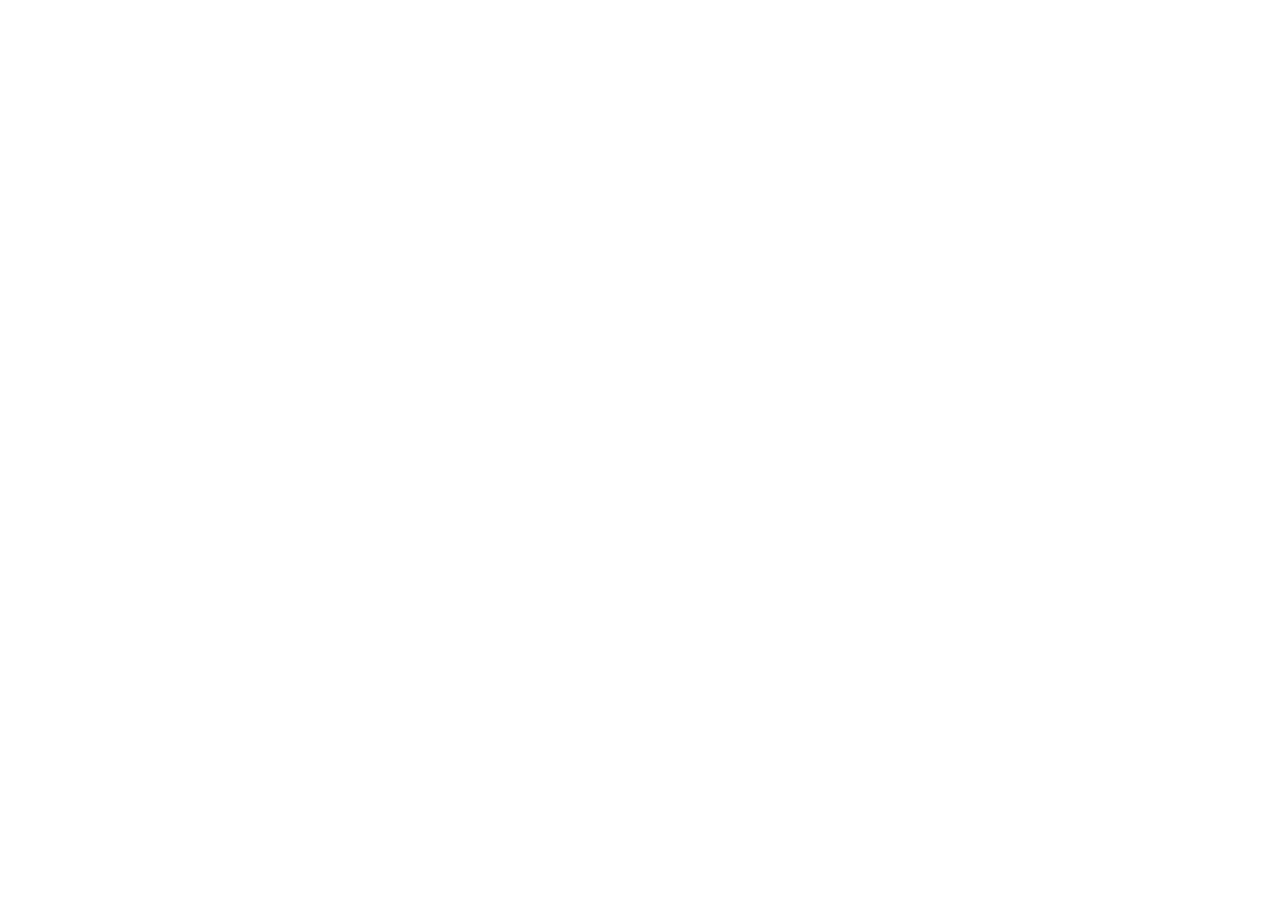
==== index.html @ 911b5d10 "https" ====
<!DOCTYPE html>
<html lang="en">
  <head><script>if(location.protocol==="http:")location.replace("https://"+location.host+location.pathname+location.search+location.hash);</script>
    <meta charset="utf-8" />
    <meta name="viewport" content="width=device-width, initial-scale=1" />
    <title>Ilia Orlov</title>
    <link rel="icon" href="favicon.ico" />
    <link rel="stylesheet" href="css/styles.css?v=1.0.13" />
    <meta
      name="description"
      content="Ilia Orlov — founder of Passquare and CARDPR."
    />
  </head>
  <body>
    <div class="page">
      <header>
        <img class="photo" src="assets/orlov.jpg" alt="Ilia Orlov" width="96" height="96" />
        <div class="intro">
          <h1>Ilia Orlov</h1>
          <p class="lead">Founder of Passquare &amp; CARDPR</p>
          <p class="lead">Business, sport and adventures!</p>
          <ul class="socials">
            <li><a href="https://linkedin.com/in/proorlov" target="_blank" rel="noreferrer">LinkedIn</a></li>
            <li><a href="https://instagram.com/proorlov" target="_blank" rel="noreferrer">Instagram</a></li>
            <li><a href="https://telegram.me/proorlov" target="_blank" rel="noreferrer">Telegram</a></li>
          </ul>
        </div>
        <div class="world" aria-hidden="true">
          <canvas id="world-map"></canvas>
        </div>
      </header>

      <p class="bio">
        Here one arrives, as&nbsp;if by&nbsp;accident, and finds it&nbsp;was nothing of&nbsp;the sort. Self-made, as&nbsp;the saying goes, though one never quite knows whose saying it&nbsp;is: an&nbsp;international entrepreneur who wandered into loyalty, SaaS, and growth-hacking and found, rather curiously, that the whole world of&nbsp;business had been waiting there, quite as&nbsp;if it&nbsp;had been expecting company all&nbsp;along. Investing, building, crossing borders with the sort of&nbsp;ease that looks like luck until one notices it&nbsp;is not, and understanding how international affairs actually work, which is&nbsp;rarer than it&nbsp;ought to&nbsp;be. Open to&nbsp;partnerships, delighted to&nbsp;consult, and always ready for a&nbsp;curious conversation. So do write <em>welcome</em>, and we shall see what&nbsp;follows.
      </p>

      <div class="cal">
        <!-- Cal inline embed code begins -->
        <div id="my-cal-inline-15min"></div>
        <script type="text/javascript">
          (function (C, A, L) { let p = function (a, ar) { a.q.push(ar); }; let d = C.document; C.Cal = C.Cal || function () { let cal = C.Cal; let ar = arguments; if (!cal.loaded) { cal.ns = {}; cal.q = cal.q || []; d.head.appendChild(d.createElement("script")).src = A; cal.loaded = true; } if (ar[0] === L) { const api = function () { p(api, arguments); }; const namespace = ar[1]; api.q = api.q || []; if(typeof namespace === "string"){cal.ns[namespace] = cal.ns[namespace] || api;p(cal.ns[namespace], ar);p(cal, ["initNamespace", namespace]);} else p(cal, ar); return;} p(cal, ar); }; })(window, "https://app.cal.com/embed/embed.js", "init");
          Cal("init", "15min", {origin:"https://app.cal.com"});
          Cal.config = Cal.config || {};
          Cal.config.forwardQueryParams = true;

          Cal.ns["15min"]("inline", {
            elementOrSelector:"#my-cal-inline-15min",
            config: {"layout":"month_view","useSlotsViewOnSmallScreen":"true","theme":"light"},
            calLink: "proorlov/15min",
          });

          Cal.ns["15min"]("ui", {"hideEventTypeDetails":false,"layout":"month_view"});
        </script>
        <!-- Cal inline embed code ends -->
      </div>
    </div>
    <script src="js/world.js?v=1.0.13"></script>
  </body>
</html>
---- css/styles.css ----
:root {
  --bg: #f6f3ee;
  --ink: #171614;
  --muted: #6b675f;
  --line: #e4dfd6;
  --card: #fffdf9;
}

* {
  box-sizing: border-box;
}

html,
body {
  margin: 0;
  min-height: 100%;
}

body {
  background: var(--bg);
  color: var(--ink);
  font-family: ui-sans-serif, system-ui, -apple-system, "Segoe UI", sans-serif;
  line-height: 1.5;
}

.page {
  max-width: 920px;
  margin: 0 auto;
  padding: 48px 20px 80px;
}

header {
  display: grid;
  grid-template-columns: 96px minmax(0, 0.9fr) minmax(220px, 1.2fr);
  gap: 20px 24px;
  align-items: center;
  margin-bottom: 36px;
}

.world {
  min-width: 0;
  height: 168px;
}

.world canvas {
  display: block;
  width: 100%;
  height: 100%;
  cursor: crosshair;
}

.photo {
  width: 96px;
  height: 96px;
  border-radius: 50%;
  object-fit: cover;
  border: 1px solid var(--line);
}

h1 {
  margin: 0;
  font-size: clamp(32px, 5vw, 48px);
  font-weight: 560;
  letter-spacing: -0.04em;
}

.lead {
  margin: 8px 0 0;
  max-width: 42ch;
  color: var(--muted);
  font-size: 17px;
}

.socials {
  display: flex;
  flex-wrap: wrap;
  gap: 8px 16px;
  margin: 14px 0 0;
  padding: 0;
  list-style: none;
}

.socials a {
  color: var(--ink);
  text-decoration: none;
  font-size: 15px;
  border-bottom: 1px solid var(--line);
  padding-bottom: 1px;
}

.socials a:hover {
  border-bottom-color: var(--ink);
}

.bio {
  margin: 0 0 36px;
  color: var(--muted);
  font-family: "Iowan Old Style", "Palatino Linotype", Palatino, Charter, Georgia, serif;
  font-size: 15px;
  font-weight: 400;
  line-height: 1.7;
  letter-spacing: 0.01em;
  font-kerning: normal;
  font-variant-ligatures: common-ligatures;
  font-feature-settings: "kern" 1, "liga" 1, "onum" 1;
  hanging-punctuation: first last;
  text-wrap: pretty;
}

.bio em {
  font-style: italic;
}

.cal {
  width: 100%;
  height: 580px;
  overflow: hidden;
  background: var(--card);
  border: 1px solid var(--line);
  border-radius: 16px;
}

#my-cal-inline-15min {
  width: 100%;
  height: 100%;
  overflow: auto;
}

@media (max-width: 820px) {
  header {
    grid-template-columns: 1fr;
    justify-items: center;
    text-align: center;
  }

  .intro {
    width: 100%;
  }

  .lead {
    margin-left: auto;
    margin-right: auto;
  }

  .socials {
    justify-content: center;
  }

  .world {
    grid-column: 1 / -1;
    width: 100%;
    height: 150px;
  }

  .bio {
    margin-left: auto;
    margin-right: auto;
    text-align: left;
  }
}

@media (max-width: 560px) {
  .page {
    padding: 32px 16px 64px;
  }
}
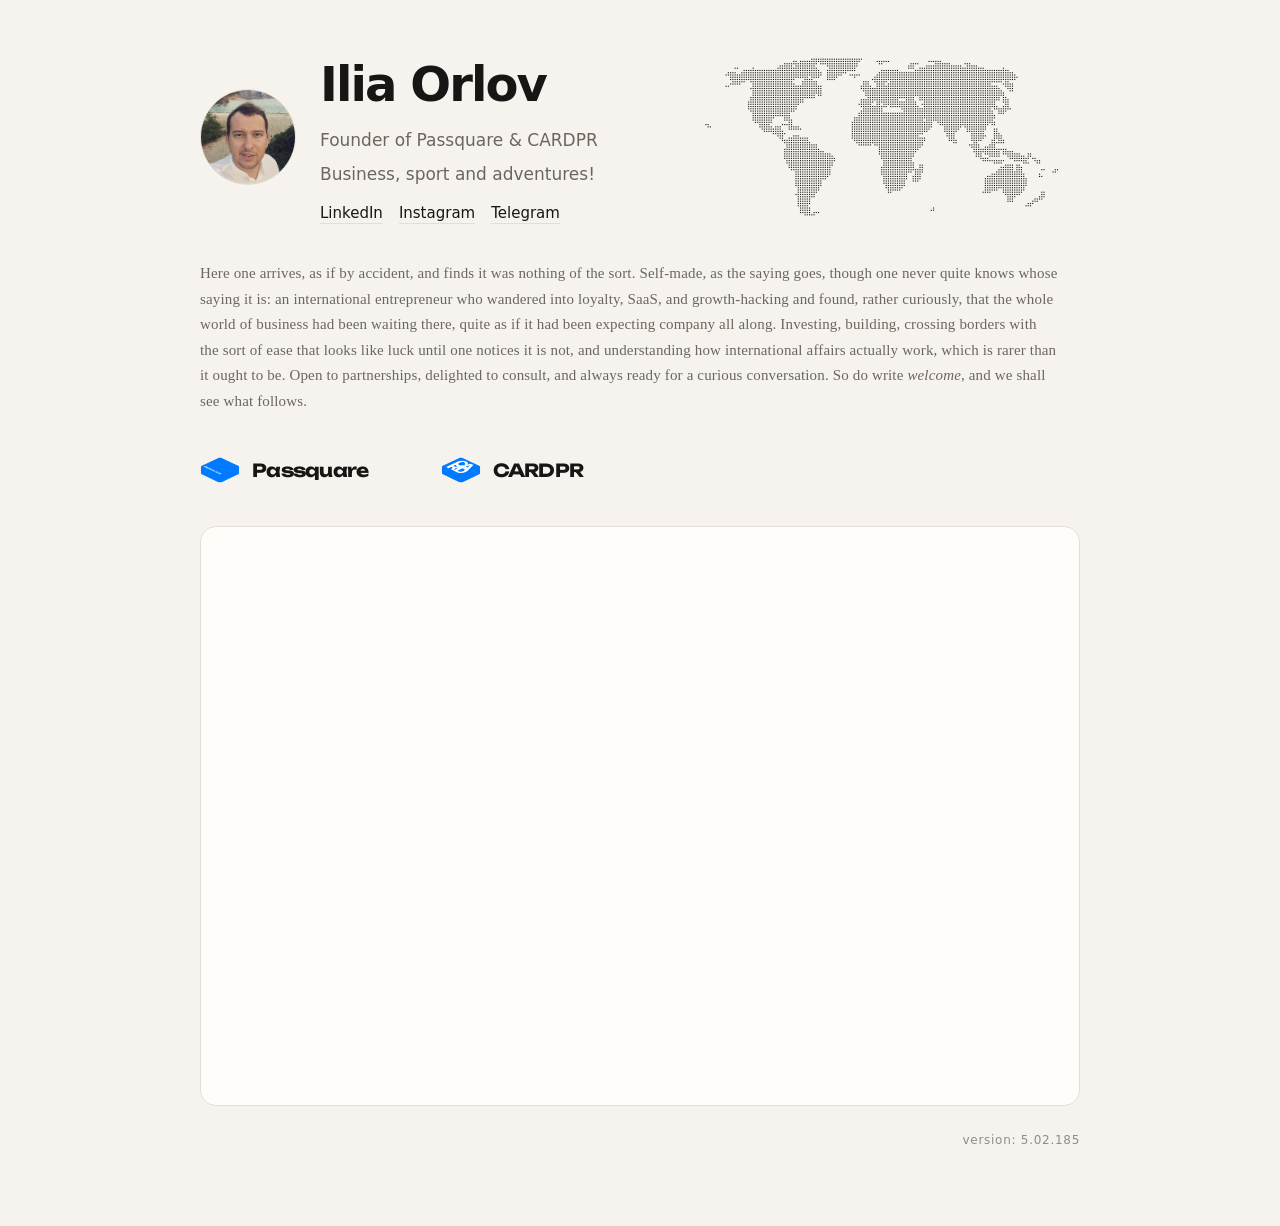
==== commit 2b6c382f: "Logos" ====
--- a/index.html
+++ b/index.html
@@ -1,11 +1,17 @@
 <!DOCTYPE html>
 <html lang="en">
-  <head><script>if(location.protocol==="http:")location.replace("https://"+location.host+location.pathname+location.search+location.hash);</script>
+  <head><script>if(location.protocol==="http:"&&/(^|\.)proorlov\.com$/i.test(location.hostname))location.replace("https://"+location.host+location.pathname+location.search+location.hash);</script>
     <meta charset="utf-8" />
     <meta name="viewport" content="width=device-width, initial-scale=1" />
     <title>Ilia Orlov</title>
     <link rel="icon" href="favicon.ico" />
-    <link rel="stylesheet" href="css/styles.css?v=1.0.13" />
+    <link rel="preconnect" href="https://fonts.googleapis.com" />
+    <link rel="preconnect" href="https://fonts.gstatic.com" crossorigin />
+    <link
+      rel="stylesheet"
+      href="https://fonts.googleapis.com/css2?family=Unbounded:wght@700&display=swap"
+    />
+    <link rel="stylesheet" href="css/styles.css?v=1.0.22" />
     <meta
       name="description"
       content="Ilia Orlov — founder of Passquare and CARDPR."
@@ -34,6 +40,17 @@
         Here one arrives, as&nbsp;if by&nbsp;accident, and finds it&nbsp;was nothing of&nbsp;the sort. Self-made, as&nbsp;the saying goes, though one never quite knows whose saying it&nbsp;is: an&nbsp;international entrepreneur who wandered into loyalty, SaaS, and growth-hacking and found, rather curiously, that the whole world of&nbsp;business had been waiting there, quite as&nbsp;if it&nbsp;had been expecting company all&nbsp;along. Investing, building, crossing borders with the sort of&nbsp;ease that looks like luck until one notices it&nbsp;is not, and understanding how international affairs actually work, which is&nbsp;rarer than it&nbsp;ought to&nbsp;be. Open to&nbsp;partnerships, delighted to&nbsp;consult, and always ready for a&nbsp;curious conversation. So do write <em>welcome</em>, and we shall see what&nbsp;follows.
       </p>
 
+      <div class="logos" aria-label="Projects">
+        <a class="logo" href="https://passquare.com" target="_blank" rel="noopener noreferrer">
+          <img src="assets/passquare.svg" alt="" width="40" height="40" />
+          Passquare
+        </a>
+        <a class="logo" href="https://cardpr.com" target="_blank" rel="noopener noreferrer">
+          <img src="assets/cardpr.svg" alt="" width="40" height="40" />
+          CARDPR
+        </a>
+      </div>
+
       <div class="cal">
         <!-- Cal inline embed code begins -->
         <div id="my-cal-inline-15min"></div>
@@ -53,7 +70,9 @@
         </script>
         <!-- Cal inline embed code ends -->
       </div>
+      <p class="site-version">version: 5.02.185</p>
     </div>
-    <script src="js/world.js?v=1.0.13"></script>
+    <script src="js/world.js?v=1.0.15"></script>
+    <script src="js/logo-press.js?v=1.0.21"></script>
   </body>
 </html>
--- a/css/styles.css
+++ b/css/styles.css
@@ -111,6 +111,103 @@
   font-style: italic;
 }
 
+.logos {
+  display: flex;
+  flex-wrap: wrap;
+  align-items: center;
+  gap: 16px 72px;
+  margin: 0 0 36px;
+}
+
+.logo {
+  display: inline-flex;
+  align-items: center;
+  gap: 12px;
+  color: var(--ink);
+  font-family: "Unbounded", "Arial Black", Impact, sans-serif;
+  font-size: 18px;
+  font-weight: 700;
+  letter-spacing: -0.04em;
+  text-decoration: none;
+  cursor: pointer;
+}
+
+.logo img,
+.logo-mark {
+  display: block;
+  width: 40px;
+  height: 40px;
+  flex-shrink: 0;
+}
+
+.logo-mark {
+  position: relative;
+}
+
+.logo-mark__layer {
+  position: absolute;
+  inset: 0;
+  display: block;
+  width: 100%;
+  height: 100%;
+  overflow: visible;
+}
+
+.logo-mark__layer--top {
+  transform: translateY(0);
+  transition: transform 0.1s ease-out;
+}
+
+.logo-mark__stem {
+  transform-box: fill-box;
+  transform-origin: 50% 100%;
+  transform: scaleY(1);
+  transition: transform 0.1s ease-out;
+}
+
+.logo:hover .logo-mark__layer--top,
+.logo:hover .logo-mark__stem,
+.logo:focus-visible .logo-mark__layer--top,
+.logo:focus-visible .logo-mark__stem,
+.logo:active .logo-mark__layer--top,
+.logo:active .logo-mark__stem {
+  transition-duration: 0.08s;
+}
+
+.logo:hover .logo-mark__layer--top,
+.logo:focus-visible .logo-mark__layer--top {
+  transform: translateY(10%);
+}
+
+.logo:hover .logo-mark__stem,
+.logo:focus-visible .logo-mark__stem {
+  transform: scaleY(0.4);
+}
+
+.logo:active .logo-mark__layer--top {
+  transform: translateY(16%);
+}
+
+.logo:active .logo-mark__stem {
+  transform: scaleY(0.22);
+}
+
+@media (prefers-reduced-motion: reduce) {
+  .logo-mark__layer--top,
+  .logo-mark__stem {
+    transition: none;
+  }
+
+  .logo:hover .logo-mark__layer--top,
+  .logo:hover .logo-mark__stem,
+  .logo:focus-visible .logo-mark__layer--top,
+  .logo:focus-visible .logo-mark__stem,
+  .logo:active .logo-mark__layer--top,
+  .logo:active .logo-mark__stem {
+    transform: none;
+  }
+}
+
 .cal {
   width: 100%;
   height: 580px;
@@ -120,6 +217,17 @@
   border-radius: 16px;
 }
 
+.site-version {
+  margin: 28px 0 0;
+  color: var(--muted);
+  font-size: 12px;
+  line-height: 1;
+  letter-spacing: 0.06em;
+  opacity: 0.72;
+  text-align: right;
+  font-variant-numeric: tabular-nums;
+}
+
 #my-cal-inline-15min {
   width: 100%;
   height: 100%;
@@ -157,10 +265,18 @@
     margin-right: auto;
     text-align: left;
   }
+
+  .logos {
+    justify-content: center;
+  }
 }
 
 @media (max-width: 560px) {
   .page {
     padding: 32px 16px 64px;
   }
-}
+
+  .logos {
+    justify-content: center;
+  }
+}
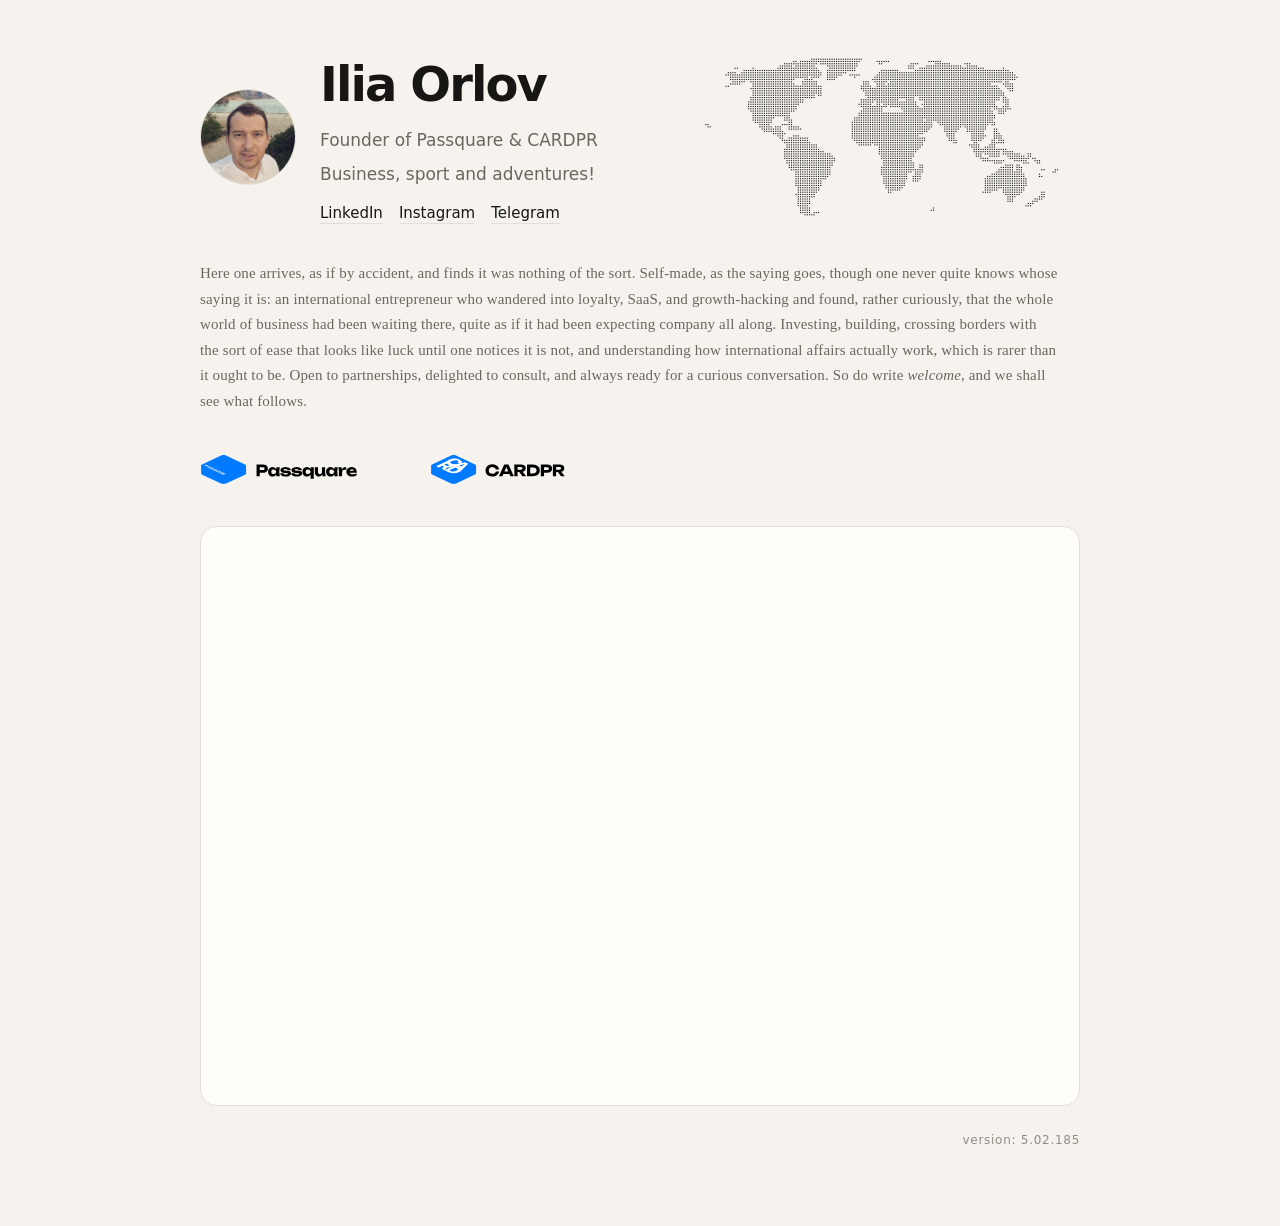
==== commit a5c95278: "Logo fix" ====
--- a/index.html
+++ b/index.html
@@ -11,7 +11,7 @@
       rel="stylesheet"
       href="https://fonts.googleapis.com/css2?family=Unbounded:wght@700&display=swap"
     />
-    <link rel="stylesheet" href="css/styles.css?v=1.0.22" />
+    <link rel="stylesheet" href="css/styles.css?v=1.0.23" />
     <meta
       name="description"
       content="Ilia Orlov — founder of Passquare and CARDPR."
@@ -73,6 +73,6 @@
       <p class="site-version">version: 5.02.185</p>
     </div>
     <script src="js/world.js?v=1.0.15"></script>
-    <script src="js/logo-press.js?v=1.0.21"></script>
+    <script src="js/logo-press.js?v=1.0.22"></script>
   </body>
 </html>
--- a/css/styles.css
+++ b/css/styles.css
@@ -122,26 +122,25 @@
 .logo {
   display: inline-flex;
   align-items: center;
-  gap: 12px;
-  color: var(--ink);
-  font-family: "Unbounded", "Arial Black", Impact, sans-serif;
-  font-size: 18px;
-  font-weight: 700;
-  letter-spacing: -0.04em;
+  gap: 0.15em;
+  height: 40px;
+  overflow: visible;
+  color: var(--ink);
   text-decoration: none;
-  cursor: pointer;
-}
-
-.logo img,
-.logo-mark {
-  display: block;
-  width: 40px;
-  height: 40px;
-  flex-shrink: 0;
+}
+
+.logo:hover {
+  color: var(--ink);
 }
 
 .logo-mark {
   position: relative;
+  display: block;
+  flex-shrink: 0;
+  height: 118%;
+  width: auto;
+  aspect-ratio: 1 / 1;
+  overflow: visible;
 }
 
 .logo-mark__layer {
@@ -153,43 +152,55 @@
   overflow: visible;
 }
 
+.logo-wordmark {
+  flex: 0 0 auto;
+  height: 72%;
+  width: auto;
+  overflow: visible;
+}
+
+.logo--cardpr .logo-wordmark {
+  aspect-ratio: 803 / 257;
+}
+
+.logo--passquare .logo-wordmark {
+  aspect-ratio: 965 / 257;
+}
+
+.logo-mark__layer--top,
+.logo-mark__stem {
+  transition: transform 0.1s ease-out;
+}
+
 .logo-mark__layer--top {
   transform: translateY(0);
-  transition: transform 0.1s ease-out;
 }
 
 .logo-mark__stem {
   transform-box: fill-box;
   transform-origin: 50% 100%;
   transform: scaleY(1);
-  transition: transform 0.1s ease-out;
 }
 
 .logo:hover .logo-mark__layer--top,
 .logo:hover .logo-mark__stem,
 .logo:focus-visible .logo-mark__layer--top,
 .logo:focus-visible .logo-mark__stem,
-.logo:active .logo-mark__layer--top,
-.logo:active .logo-mark__stem {
+a:hover .logo-mark__layer--top,
+a:hover .logo-mark__stem {
   transition-duration: 0.08s;
 }
 
 .logo:hover .logo-mark__layer--top,
-.logo:focus-visible .logo-mark__layer--top {
+.logo:focus-visible .logo-mark__layer--top,
+a:hover .logo-mark__layer--top {
   transform: translateY(10%);
 }
 
 .logo:hover .logo-mark__stem,
-.logo:focus-visible .logo-mark__stem {
+.logo:focus-visible .logo-mark__stem,
+a:hover .logo-mark__stem {
   transform: scaleY(0.4);
-}
-
-.logo:active .logo-mark__layer--top {
-  transform: translateY(16%);
-}
-
-.logo:active .logo-mark__stem {
-  transform: scaleY(0.22);
 }
 
 @media (prefers-reduced-motion: reduce) {
@@ -202,11 +213,12 @@
   .logo:hover .logo-mark__stem,
   .logo:focus-visible .logo-mark__layer--top,
   .logo:focus-visible .logo-mark__stem,
-  .logo:active .logo-mark__layer--top,
-  .logo:active .logo-mark__stem {
+  a:hover .logo-mark__layer--top,
+  a:hover .logo-mark__stem {
     transform: none;
   }
 }
+
 
 .cal {
   width: 100%;
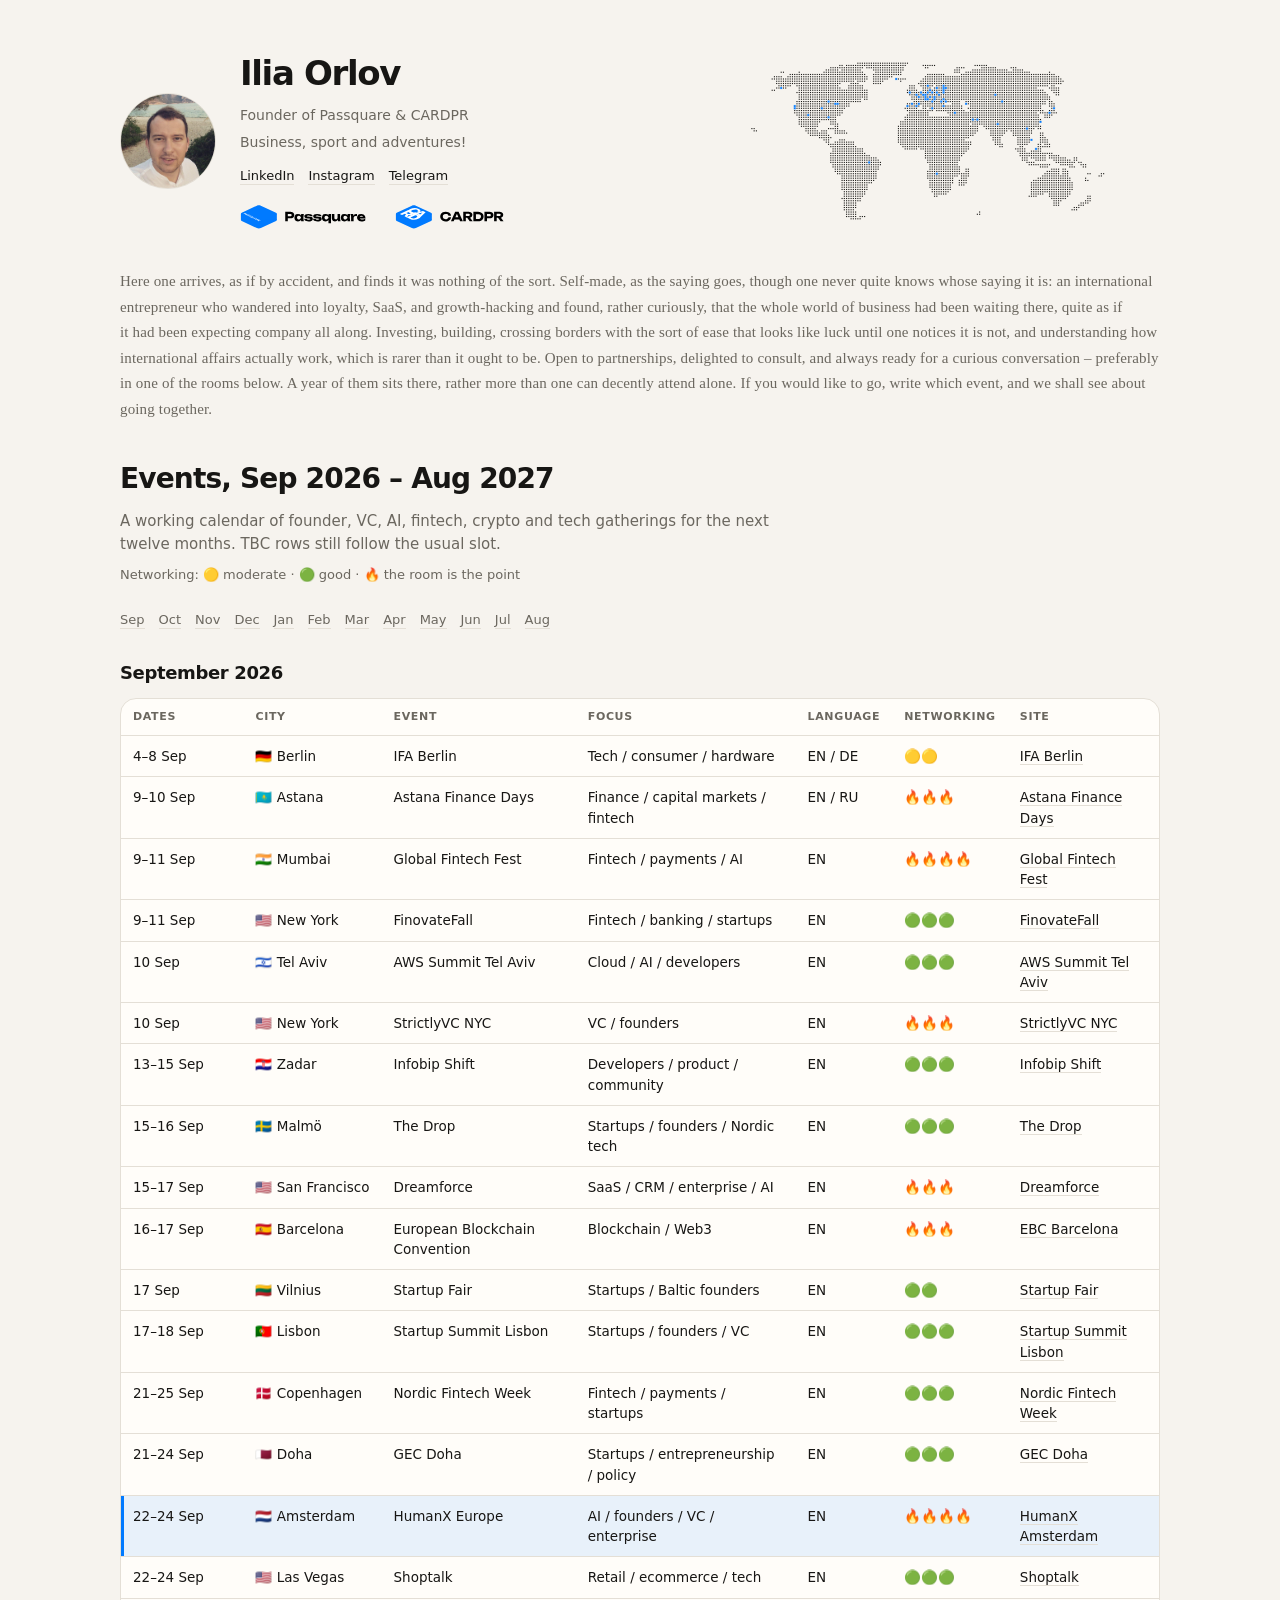
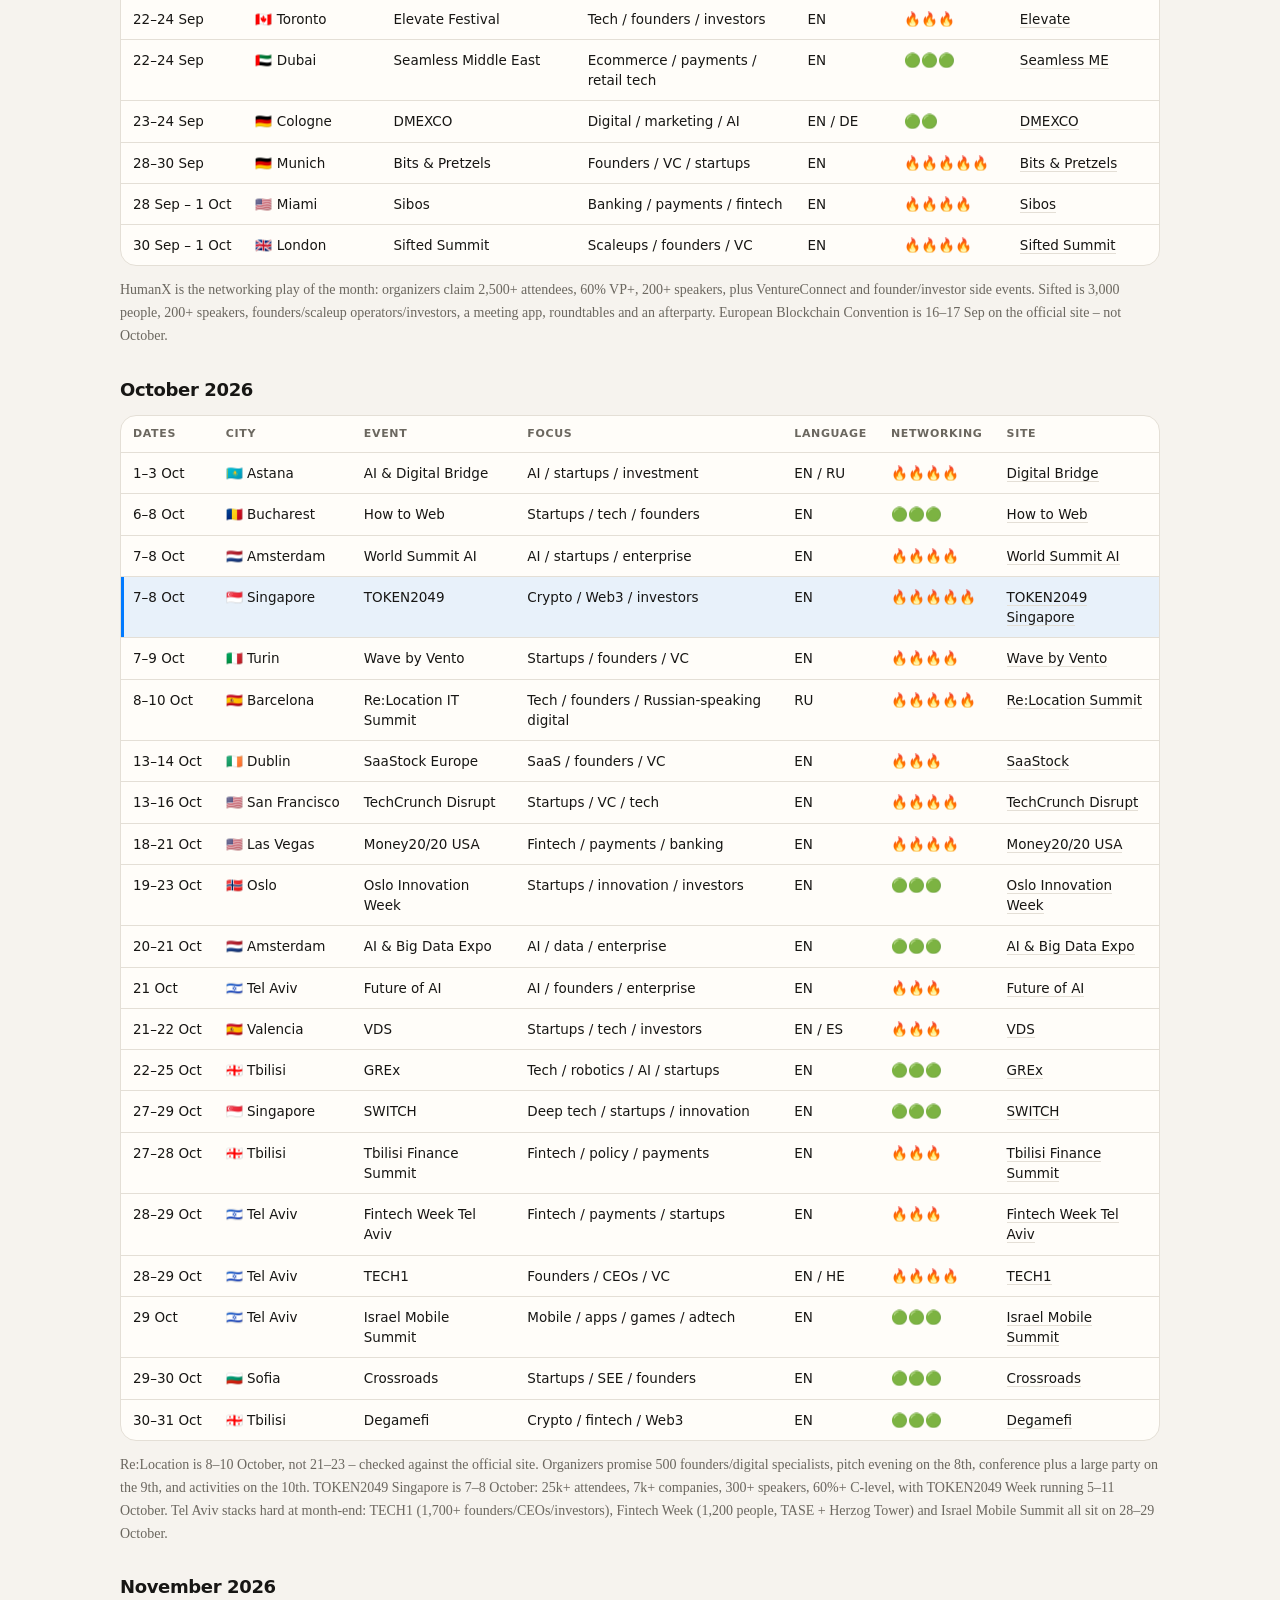
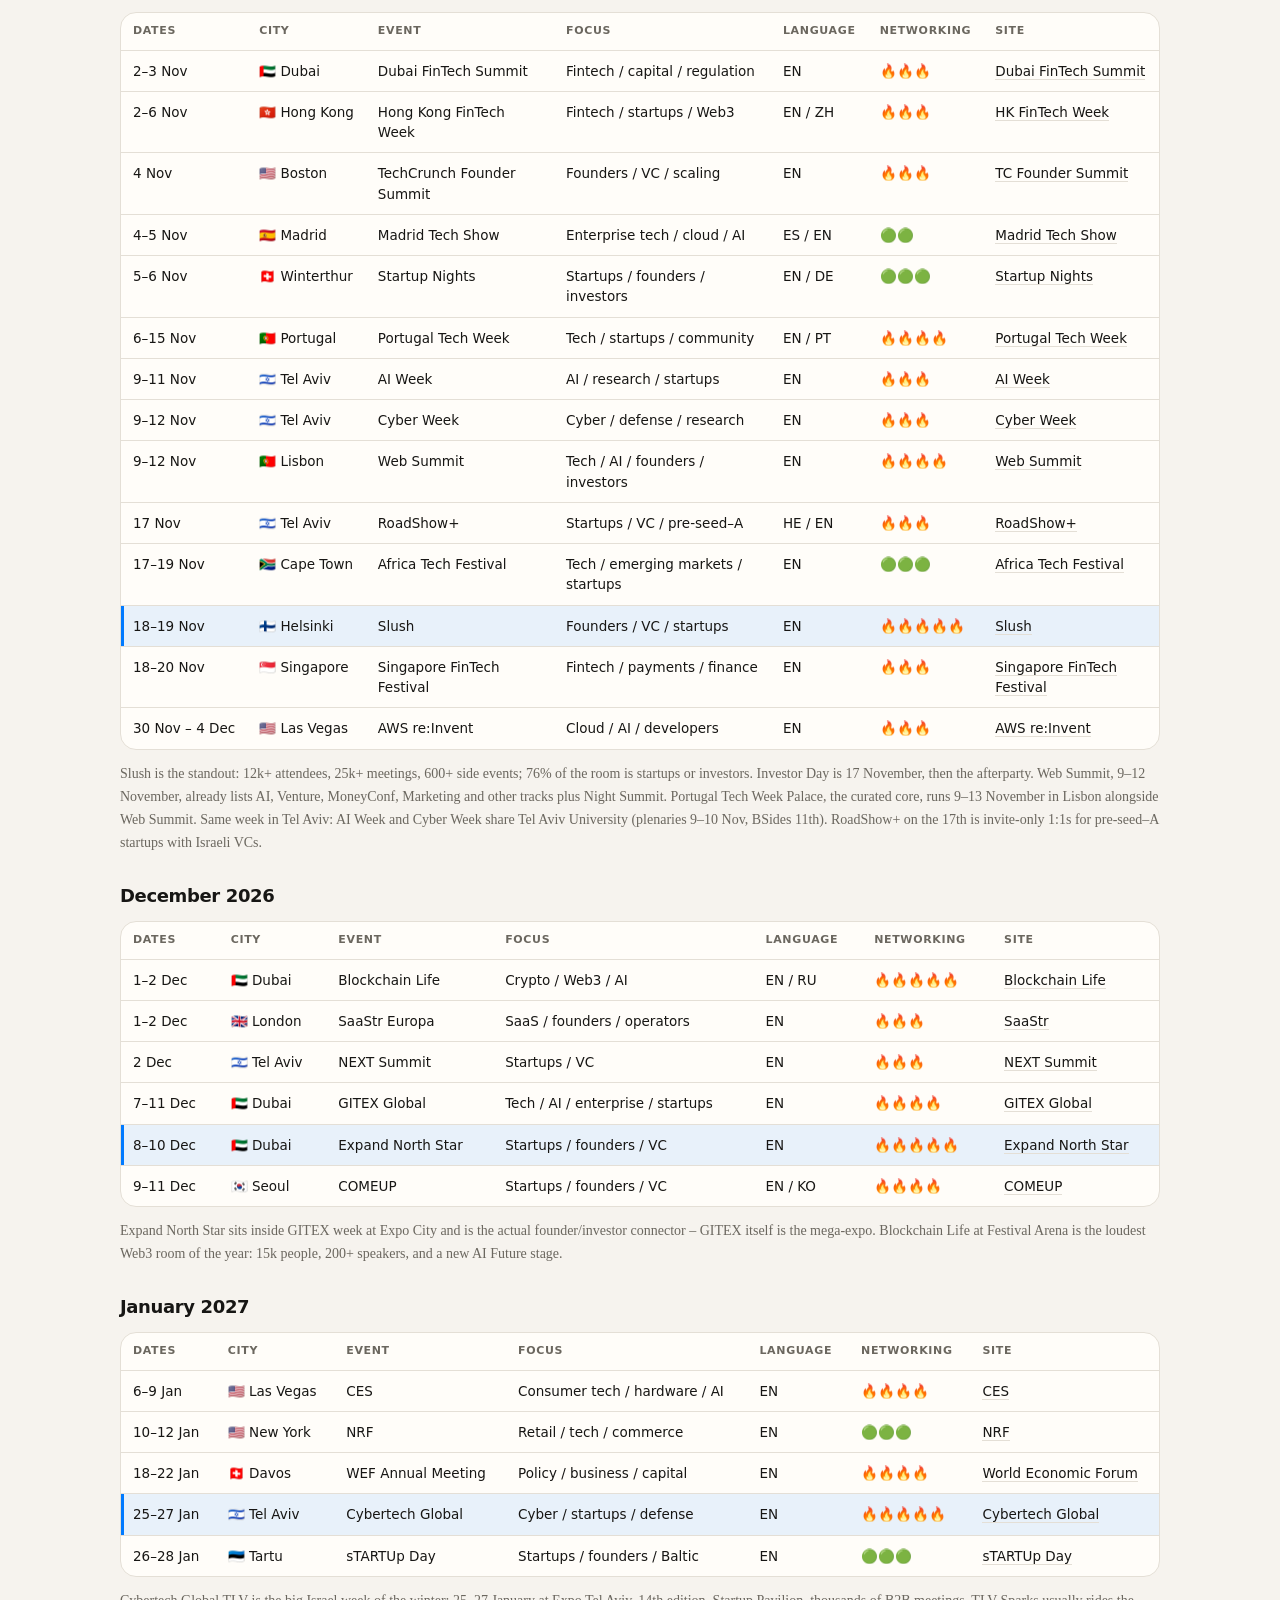
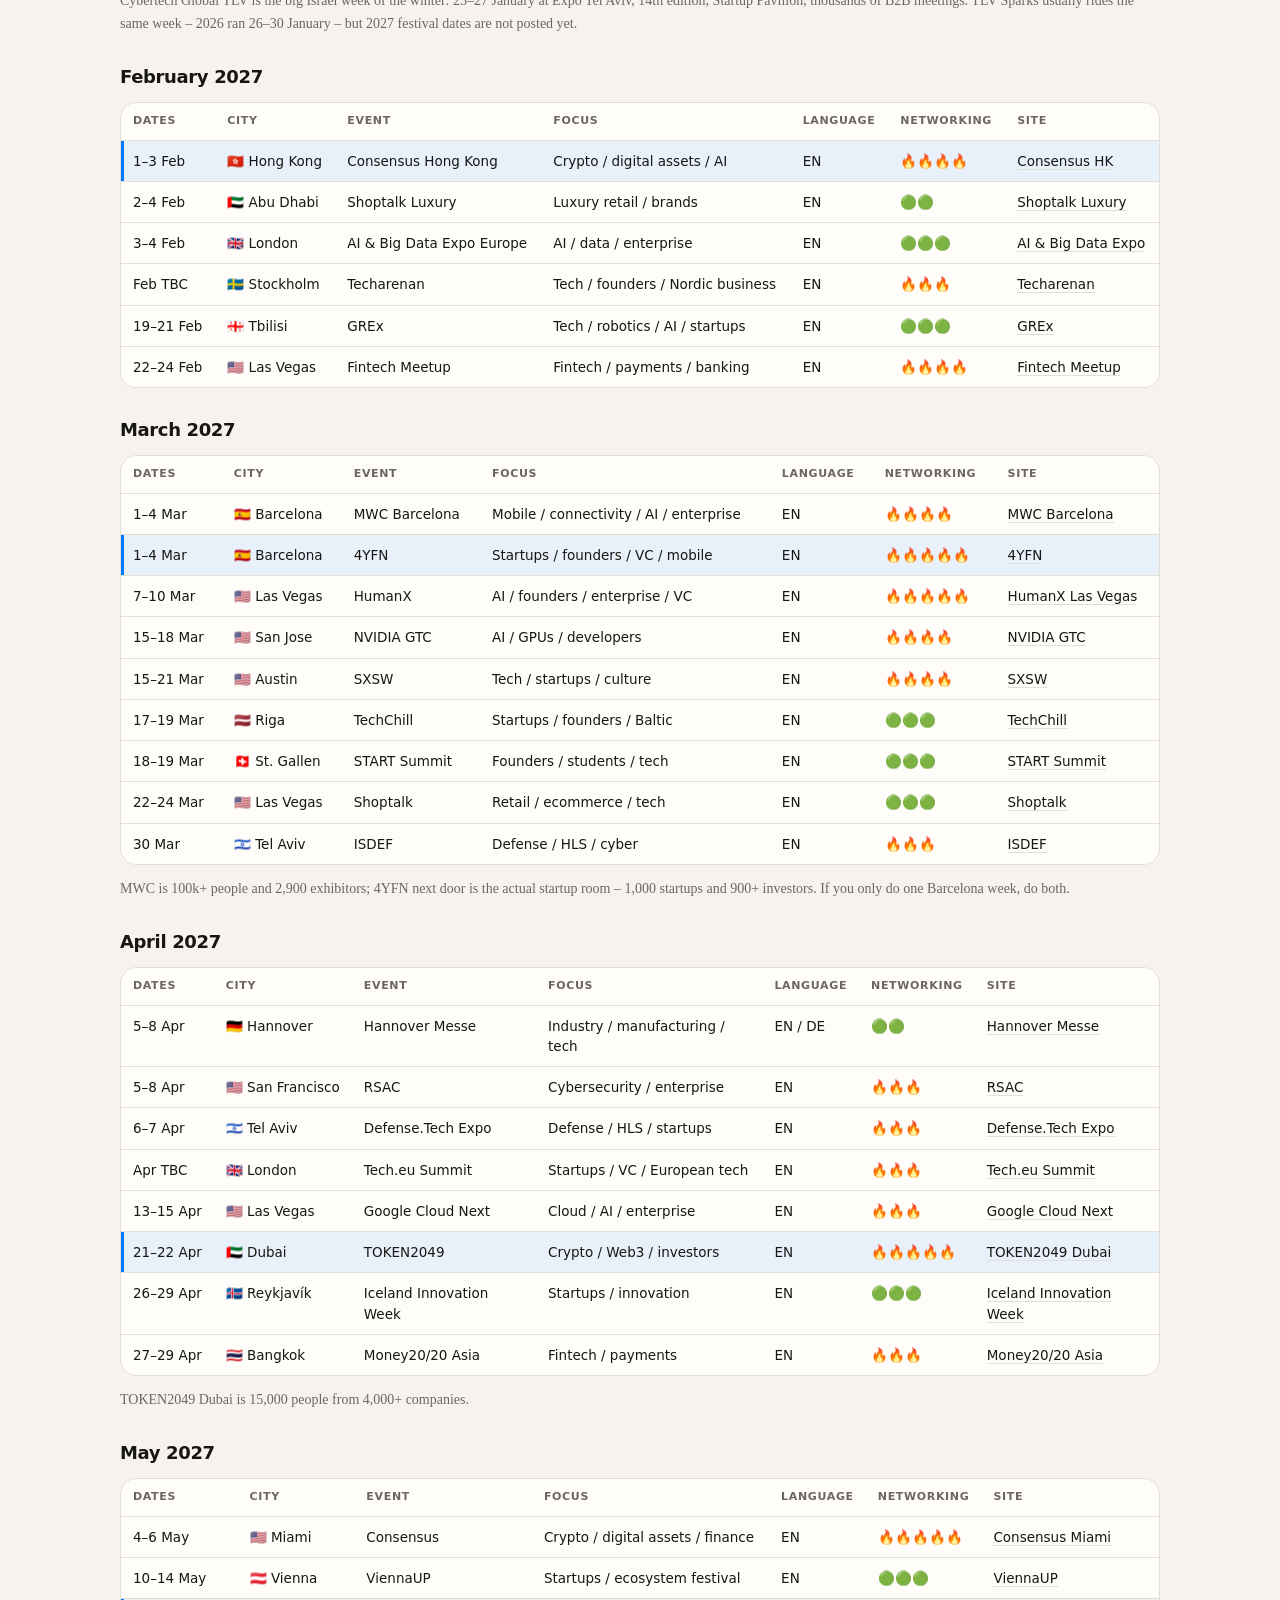
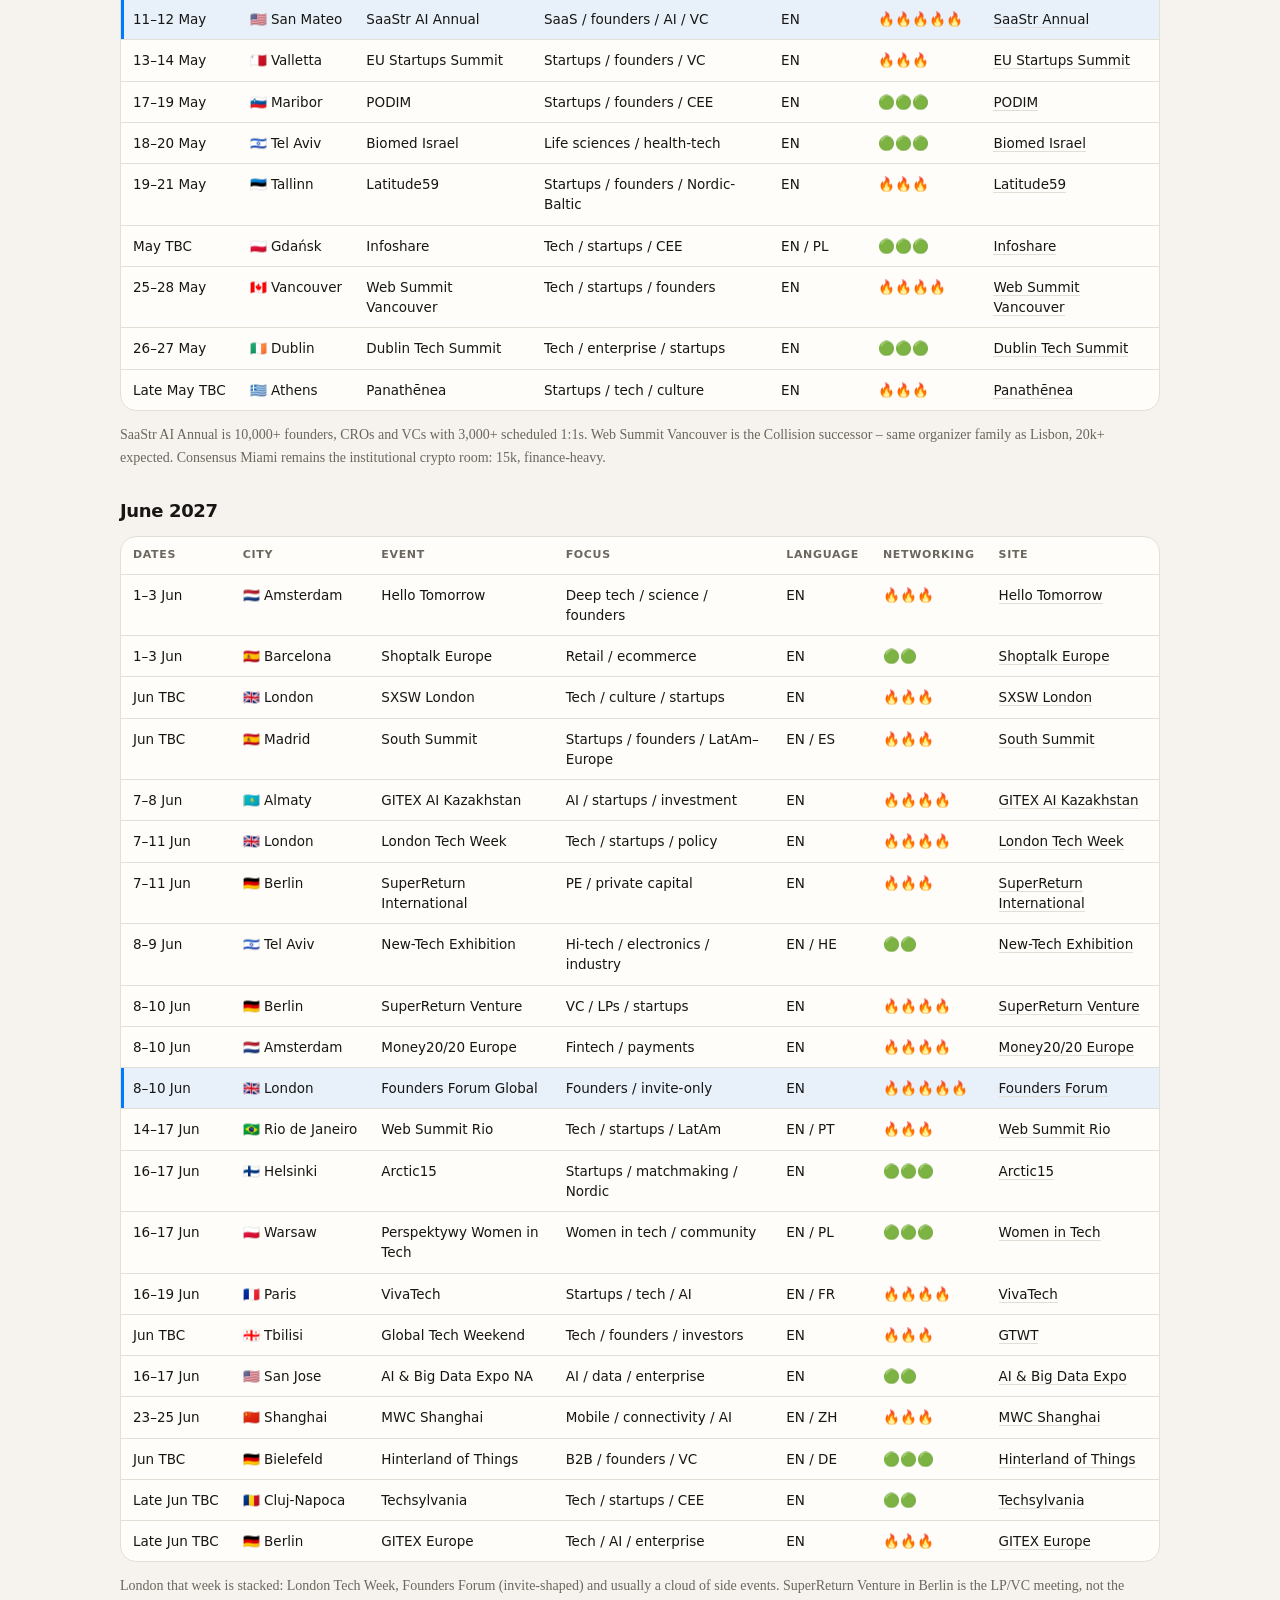
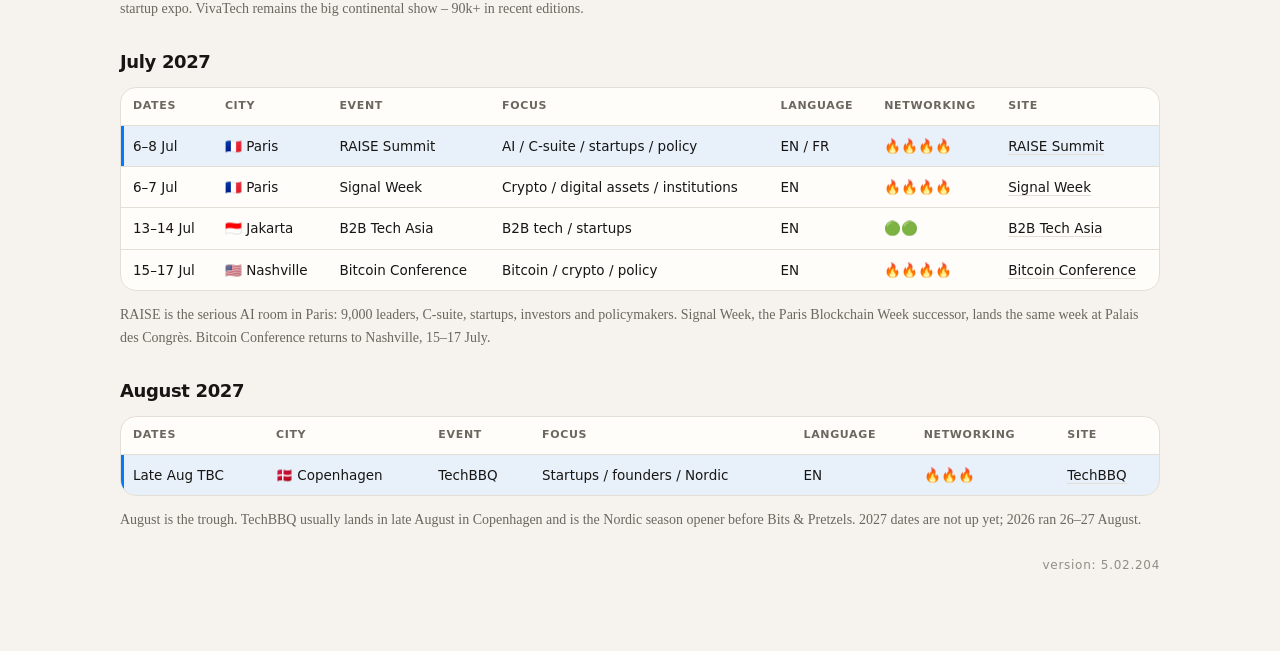
==== commit b8e82423: "Events 2026-2027" ====
--- a/index.html
+++ b/index.html
@@ -11,10 +11,10 @@
       rel="stylesheet"
       href="https://fonts.googleapis.com/css2?family=Unbounded:wght@700&display=swap"
     />
-    <link rel="stylesheet" href="css/styles.css?v=1.0.23" />
+    <link rel="stylesheet" href="css/styles.css?v=1.0.32" />
     <meta
       name="description"
-      content="Ilia Orlov — founder of Passquare and CARDPR."
+      content="Ilia Orlov – founder of Passquare and CARDPR."
     />
   </head>
   <body>
@@ -30,6 +30,16 @@
             <li><a href="https://instagram.com/proorlov" target="_blank" rel="noreferrer">Instagram</a></li>
             <li><a href="https://telegram.me/proorlov" target="_blank" rel="noreferrer">Telegram</a></li>
           </ul>
+          <div class="logos" aria-label="Projects">
+            <a class="logo" href="https://passquare.com" target="_blank" rel="noopener noreferrer">
+              <img src="assets/passquare.svg" alt="" width="40" height="40" />
+              Passquare
+            </a>
+            <a class="logo" href="https://cardpr.com" target="_blank" rel="noopener noreferrer">
+              <img src="assets/cardpr.svg" alt="" width="40" height="40" />
+              CARDPR
+            </a>
+          </div>
         </div>
         <div class="world" aria-hidden="true">
           <canvas id="world-map"></canvas>
@@ -37,42 +47,1472 @@
       </header>
 
       <p class="bio">
-        Here one arrives, as&nbsp;if by&nbsp;accident, and finds it&nbsp;was nothing of&nbsp;the sort. Self-made, as&nbsp;the saying goes, though one never quite knows whose saying it&nbsp;is: an&nbsp;international entrepreneur who wandered into loyalty, SaaS, and growth-hacking and found, rather curiously, that the whole world of&nbsp;business had been waiting there, quite as&nbsp;if it&nbsp;had been expecting company all&nbsp;along. Investing, building, crossing borders with the sort of&nbsp;ease that looks like luck until one notices it&nbsp;is not, and understanding how international affairs actually work, which is&nbsp;rarer than it&nbsp;ought to&nbsp;be. Open to&nbsp;partnerships, delighted to&nbsp;consult, and always ready for a&nbsp;curious conversation. So do write <em>welcome</em>, and we shall see what&nbsp;follows.
+        Here one arrives, as&nbsp;if by&nbsp;accident, and finds it&nbsp;was nothing of&nbsp;the sort. Self-made, as&nbsp;the saying goes, though one never quite knows whose saying it&nbsp;is: an&nbsp;international entrepreneur who wandered into loyalty, SaaS, and growth-hacking and found, rather curiously, that the whole world of&nbsp;business had been waiting there, quite as&nbsp;if it&nbsp;had been expecting company all&nbsp;along. Investing, building, crossing borders with the sort of&nbsp;ease that looks like luck until one notices it&nbsp;is not, and understanding how international affairs actually work, which is&nbsp;rarer than it&nbsp;ought to&nbsp;be. Open to&nbsp;partnerships, delighted to&nbsp;consult, and always ready for a&nbsp;curious conversation&nbsp;– preferably in&nbsp;one of&nbsp;the rooms below. A&nbsp;year of&nbsp;them sits there, rather more than one can decently attend alone. If you would like to&nbsp;go, write which event, and we shall see about going together.
       </p>
 
-      <div class="logos" aria-label="Projects">
-        <a class="logo" href="https://passquare.com" target="_blank" rel="noopener noreferrer">
-          <img src="assets/passquare.svg" alt="" width="40" height="40" />
-          Passquare
-        </a>
-        <a class="logo" href="https://cardpr.com" target="_blank" rel="noopener noreferrer">
-          <img src="assets/cardpr.svg" alt="" width="40" height="40" />
-          CARDPR
-        </a>
-      </div>
+      <section class="events">
+        <div class="events-head">
+          <h2>Events, Sep 2026 – Aug 2027</h2>
+          <p class="events-lead">
+            A working calendar of founder, VC, AI, fintech, crypto and tech gatherings for the next twelve months. TBC rows still follow the usual slot.
+          </p>
+          <p class="events-legend">Networking: 🟡 moderate · 🟢 good · 🔥 the room is the point</p>
+        </div>
+        <ul class="events-nav">
+          <li><a href="#sep-2026">Sep</a></li>
+          <li><a href="#oct-2026">Oct</a></li>
+          <li><a href="#nov-2026">Nov</a></li>
+          <li><a href="#dec-2026">Dec</a></li>
+          <li><a href="#jan-2027">Jan</a></li>
+          <li><a href="#feb-2027">Feb</a></li>
+          <li><a href="#mar-2027">Mar</a></li>
+          <li><a href="#apr-2027">Apr</a></li>
+          <li><a href="#may-2027">May</a></li>
+          <li><a href="#jun-2027">Jun</a></li>
+          <li><a href="#jul-2027">Jul</a></li>
+          <li><a href="#aug-2027">Aug</a></li>
+        </ul>
 
-      <div class="cal">
-        <!-- Cal inline embed code begins -->
-        <div id="my-cal-inline-15min"></div>
-        <script type="text/javascript">
-          (function (C, A, L) { let p = function (a, ar) { a.q.push(ar); }; let d = C.document; C.Cal = C.Cal || function () { let cal = C.Cal; let ar = arguments; if (!cal.loaded) { cal.ns = {}; cal.q = cal.q || []; d.head.appendChild(d.createElement("script")).src = A; cal.loaded = true; } if (ar[0] === L) { const api = function () { p(api, arguments); }; const namespace = ar[1]; api.q = api.q || []; if(typeof namespace === "string"){cal.ns[namespace] = cal.ns[namespace] || api;p(cal.ns[namespace], ar);p(cal, ["initNamespace", namespace]);} else p(cal, ar); return;} p(cal, ar); }; })(window, "https://app.cal.com/embed/embed.js", "init");
-          Cal("init", "15min", {origin:"https://app.cal.com"});
-          Cal.config = Cal.config || {};
-          Cal.config.forwardQueryParams = true;
+        <section class="events-month" id="sep-2026">
+          <h3>September 2026</h3>
+          <div class="events-table-wrap">
+            <table class="events-table">
+              <thead>
+                <tr>
+                  <th>Dates</th>
+                  <th>City</th>
+                  <th>Event</th>
+                  <th>Focus</th>
+                  <th>Language</th>
+                  <th>Networking</th>
+                  <th>Site</th>
+                </tr>
+              </thead>
+              <tbody>
+                <tr>
+                  <td>4–8 Sep</td>
+                  <td>🇩🇪 Berlin</td>
+                  <td>IFA Berlin</td>
+                  <td>Tech / consumer / hardware</td>
+                  <td>EN / DE</td>
+                  <td>🟡🟡</td>
+                  <td><a href="https://www.ifa-berlin.com/" target="_blank" rel="noopener noreferrer">IFA Berlin</a></td>
+                </tr>
+                <tr>
+                  <td>9–10 Sep</td>
+                  <td>🇰🇿 Astana</td>
+                  <td>Astana Finance Days</td>
+                  <td>Finance / capital markets / fintech</td>
+                  <td>EN / RU</td>
+                  <td>🔥🔥🔥</td>
+                  <td><a href="https://astanafindays.org/" target="_blank" rel="noopener noreferrer">Astana Finance Days</a></td>
+                </tr>
+                <tr>
+                  <td>9–11 Sep</td>
+                  <td>🇮🇳 Mumbai</td>
+                  <td>Global Fintech Fest</td>
+                  <td>Fintech / payments / AI</td>
+                  <td>EN</td>
+                  <td>🔥🔥🔥🔥</td>
+                  <td><a href="https://www.globalfintechfest.com/" target="_blank" rel="noopener noreferrer">Global Fintech Fest</a></td>
+                </tr>
+                <tr>
+                  <td>9–11 Sep</td>
+                  <td>🇺🇸 New York</td>
+                  <td>FinovateFall</td>
+                  <td>Fintech / banking / startups</td>
+                  <td>EN</td>
+                  <td>🟢🟢🟢</td>
+                  <td><a href="https://informaconnect.com/finovatefall/" target="_blank" rel="noopener noreferrer">FinovateFall</a></td>
+                </tr>
+                <tr>
+                  <td>10 Sep</td>
+                  <td>🇮🇱 Tel Aviv</td>
+                  <td>AWS Summit Tel Aviv</td>
+                  <td>Cloud / AI / developers</td>
+                  <td>EN</td>
+                  <td>🟢🟢🟢</td>
+                  <td><a href="https://aws.amazon.com/events/summits/tel-aviv/" target="_blank" rel="noopener noreferrer">AWS Summit Tel Aviv</a></td>
+                </tr>
+                <tr>
+                  <td>10 Sep</td>
+                  <td>🇺🇸 New York</td>
+                  <td>StrictlyVC NYC</td>
+                  <td>VC / founders</td>
+                  <td>EN</td>
+                  <td>🔥🔥🔥</td>
+                  <td><a href="https://techcrunch.com/events/strictlyvc-nyc-2026/" target="_blank" rel="noopener noreferrer">StrictlyVC NYC</a></td>
+                </tr>
+                <tr>
+                  <td>13–15 Sep</td>
+                  <td>🇭🇷 Zadar</td>
+                  <td>Infobip Shift</td>
+                  <td>Developers / product / community</td>
+                  <td>EN</td>
+                  <td>🟢🟢🟢</td>
+                  <td><a href="https://shift.infobip.com/" target="_blank" rel="noopener noreferrer">Infobip Shift</a></td>
+                </tr>
+                <tr>
+                  <td>15–16 Sep</td>
+                  <td>🇸🇪 Malmö</td>
+                  <td>The Drop</td>
+                  <td>Startups / founders / Nordic tech</td>
+                  <td>EN</td>
+                  <td>🟢🟢🟢</td>
+                  <td><a href="https://thedropconf.com/" target="_blank" rel="noopener noreferrer">The Drop</a></td>
+                </tr>
+                <tr>
+                  <td>15–17 Sep</td>
+                  <td>🇺🇸 San Francisco</td>
+                  <td>Dreamforce</td>
+                  <td>SaaS / CRM / enterprise / AI</td>
+                  <td>EN</td>
+                  <td>🔥🔥🔥</td>
+                  <td><a href="https://www.salesforce.com/dreamforce/" target="_blank" rel="noopener noreferrer">Dreamforce</a></td>
+                </tr>
+                <tr>
+                  <td>16–17 Sep</td>
+                  <td>🇪🇸 Barcelona</td>
+                  <td>European Blockchain Convention</td>
+                  <td>Blockchain / Web3</td>
+                  <td>EN</td>
+                  <td>🔥🔥🔥</td>
+                  <td><a href="https://eblockchainconvention.com/" target="_blank" rel="noopener noreferrer">EBC Barcelona</a></td>
+                </tr>
+                <tr>
+                  <td>17 Sep</td>
+                  <td>🇱🇹 Vilnius</td>
+                  <td>Startup Fair</td>
+                  <td>Startups / Baltic founders</td>
+                  <td>EN</td>
+                  <td>🟢🟢</td>
+                  <td><a href="https://www.startupfair.lt/" target="_blank" rel="noopener noreferrer">Startup Fair</a></td>
+                </tr>
+                <tr>
+                  <td>17–18 Sep</td>
+                  <td>🇵🇹 Lisbon</td>
+                  <td>Startup Summit Lisbon</td>
+                  <td>Startups / founders / VC</td>
+                  <td>EN</td>
+                  <td>🟢🟢🟢</td>
+                  <td><a href="https://startupsummit.io/startup-conference-lisbon-2026" target="_blank" rel="noopener noreferrer">Startup Summit Lisbon</a></td>
+                </tr>
+                <tr>
+                  <td>21–25 Sep</td>
+                  <td>🇩🇰 Copenhagen</td>
+                  <td>Nordic Fintech Week</td>
+                  <td>Fintech / payments / startups</td>
+                  <td>EN</td>
+                  <td>🟢🟢🟢</td>
+                  <td><a href="https://www.nordicfintechweek.com/" target="_blank" rel="noopener noreferrer">Nordic Fintech Week</a></td>
+                </tr>
+                <tr>
+                  <td>21–24 Sep</td>
+                  <td>🇶🇦 Doha</td>
+                  <td>GEC Doha</td>
+                  <td>Startups / entrepreneurship / policy</td>
+                  <td>EN</td>
+                  <td>🟢🟢🟢</td>
+                  <td><a href="https://www.genglobal.org/gec" target="_blank" rel="noopener noreferrer">GEC Doha</a></td>
+                </tr>
+                <tr class="event-main">
+                  <td>22–24 Sep</td>
+                  <td>🇳🇱 Amsterdam</td>
+                  <td>HumanX Europe</td>
+                  <td>AI / founders / VC / enterprise</td>
+                  <td>EN</td>
+                  <td>🔥🔥🔥🔥</td>
+                  <td><a href="https://www.humanx.co/europe/" target="_blank" rel="noopener noreferrer">HumanX Amsterdam</a></td>
+                </tr>
+                <tr>
+                  <td>22–24 Sep</td>
+                  <td>🇺🇸 Las Vegas</td>
+                  <td>Shoptalk</td>
+                  <td>Retail / ecommerce / tech</td>
+                  <td>EN</td>
+                  <td>🟢🟢🟢</td>
+                  <td><a href="https://shoptalk.com/" target="_blank" rel="noopener noreferrer">Shoptalk</a></td>
+                </tr>
+                <tr>
+                  <td>22–24 Sep</td>
+                  <td>🇨🇦 Toronto</td>
+                  <td>Elevate Festival</td>
+                  <td>Tech / founders / investors</td>
+                  <td>EN</td>
+                  <td>🔥🔥🔥</td>
+                  <td><a href="https://elevatefestival.ca/" target="_blank" rel="noopener noreferrer">Elevate</a></td>
+                </tr>
+                <tr>
+                  <td>22–24 Sep</td>
+                  <td>🇦🇪 Dubai</td>
+                  <td>Seamless Middle East</td>
+                  <td>Ecommerce / payments / retail tech</td>
+                  <td>EN</td>
+                  <td>🟢🟢🟢</td>
+                  <td><a href="https://www.terrapinn.com/exhibition/seamless-middle-east/index.stm" target="_blank" rel="noopener noreferrer">Seamless ME</a></td>
+                </tr>
+                <tr>
+                  <td>23–24 Sep</td>
+                  <td>🇩🇪 Cologne</td>
+                  <td>DMEXCO</td>
+                  <td>Digital / marketing / AI</td>
+                  <td>EN / DE</td>
+                  <td>🟢🟢</td>
+                  <td><a href="https://www.dmexco.com/" target="_blank" rel="noopener noreferrer">DMEXCO</a></td>
+                </tr>
+                <tr>
+                  <td>28–30 Sep</td>
+                  <td>🇩🇪 Munich</td>
+                  <td>Bits &amp; Pretzels</td>
+                  <td>Founders / VC / startups</td>
+                  <td>EN</td>
+                  <td>🔥🔥🔥🔥🔥</td>
+                  <td><a href="https://www.bitsandpretzels.com/" target="_blank" rel="noopener noreferrer">Bits &amp; Pretzels</a></td>
+                </tr>
+                <tr>
+                  <td>28 Sep – 1 Oct</td>
+                  <td>🇺🇸 Miami</td>
+                  <td>Sibos</td>
+                  <td>Banking / payments / fintech</td>
+                  <td>EN</td>
+                  <td>🔥🔥🔥🔥</td>
+                  <td><a href="https://www.sibos.com/" target="_blank" rel="noopener noreferrer">Sibos</a></td>
+                </tr>
+                <tr>
+                  <td>30 Sep – 1 Oct</td>
+                  <td>🇬🇧 London</td>
+                  <td>Sifted Summit</td>
+                  <td>Scaleups / founders / VC</td>
+                  <td>EN</td>
+                  <td>🔥🔥🔥🔥</td>
+                  <td><a href="https://www.summit.sifted.eu/" target="_blank" rel="noopener noreferrer">Sifted Summit</a></td>
+                </tr>
+              </tbody>
+            </table>
+          </div>
+          <p class="events-note">
+            HumanX is the networking play of the month: organizers claim 2,500+ attendees, 60% VP+, 200+ speakers, plus VentureConnect and founder/investor side events. Sifted is 3,000 people, 200+ speakers, founders/scaleup operators/investors, a meeting app, roundtables and an afterparty. European Blockchain Convention is 16–17 Sep on the official site – not October.
+          </p>
+        </section>
 
-          Cal.ns["15min"]("inline", {
-            elementOrSelector:"#my-cal-inline-15min",
-            config: {"layout":"month_view","useSlotsViewOnSmallScreen":"true","theme":"light"},
-            calLink: "proorlov/15min",
-          });
+        <section class="events-month" id="oct-2026">
+          <h3>October 2026</h3>
+          <div class="events-table-wrap">
+            <table class="events-table">
+              <thead>
+                <tr>
+                  <th>Dates</th>
+                  <th>City</th>
+                  <th>Event</th>
+                  <th>Focus</th>
+                  <th>Language</th>
+                  <th>Networking</th>
+                  <th>Site</th>
+                </tr>
+              </thead>
+              <tbody>
+                                <tr>
+                  <td>1–3 Oct</td>
+                  <td>🇰🇿 Astana</td>
+                  <td>AI & Digital Bridge</td>
+                  <td>AI / startups / investment</td>
+                  <td>EN / RU</td>
+                  <td>🔥🔥🔥🔥</td>
+                  <td><a href="https://digitalbridge.ai/en/" target="_blank" rel="noopener noreferrer">Digital Bridge</a></td>
+                </tr>
+<tr>
+                  <td>6–8 Oct</td>
+                  <td>🇷🇴 Bucharest</td>
+                  <td>How to Web</td>
+                  <td>Startups / tech / founders</td>
+                  <td>EN</td>
+                  <td>🟢🟢🟢</td>
+                  <td><a href="https://www.howtoweb.co/" target="_blank" rel="noopener noreferrer">How to Web</a></td>
+                </tr>
+                <tr>
+                  <td>7–8 Oct</td>
+                  <td>🇳🇱 Amsterdam</td>
+                  <td>World Summit AI</td>
+                  <td>AI / startups / enterprise</td>
+                  <td>EN</td>
+                  <td>🔥🔥🔥🔥</td>
+                  <td><a href="https://worldsummit.ai/" target="_blank" rel="noopener noreferrer">World Summit AI</a></td>
+                </tr>
+                <tr class="event-main">
+                  <td>7–8 Oct</td>
+                  <td>🇸🇬 Singapore</td>
+                  <td>TOKEN2049</td>
+                  <td>Crypto / Web3 / investors</td>
+                  <td>EN</td>
+                  <td>🔥🔥🔥🔥🔥</td>
+                  <td><a href="https://www.token2049.com/singapore" target="_blank" rel="noopener noreferrer">TOKEN2049 Singapore</a></td>
+                </tr>
+                <tr>
+                  <td>7–9 Oct</td>
+                  <td>🇮🇹 Turin</td>
+                  <td>Wave by Vento</td>
+                  <td>Startups / founders / VC</td>
+                  <td>EN</td>
+                  <td>🔥🔥🔥🔥</td>
+                  <td><a href="https://wavebyvento.com/" target="_blank" rel="noopener noreferrer">Wave by Vento</a></td>
+                </tr>
+                <tr>
+                  <td>8–10 Oct</td>
+                  <td>🇪🇸 Barcelona</td>
+                  <td>Re:Location IT Summit</td>
+                  <td>Tech / founders / Russian-speaking digital</td>
+                  <td>RU</td>
+                  <td>🔥🔥🔥🔥🔥</td>
+                  <td><a href="https://relocationsummit.com/" target="_blank" rel="noopener noreferrer">Re:Location Summit</a></td>
+                </tr>
+                <tr>
+                  <td>13–14 Oct</td>
+                  <td>🇮🇪 Dublin</td>
+                  <td>SaaStock Europe</td>
+                  <td>SaaS / founders / VC</td>
+                  <td>EN</td>
+                  <td>🔥🔥🔥</td>
+                  <td><a href="https://saastock.com/" target="_blank" rel="noopener noreferrer">SaaStock</a></td>
+                </tr>
+                <tr>
+                  <td>13–16 Oct</td>
+                  <td>🇺🇸 San Francisco</td>
+                  <td>TechCrunch Disrupt</td>
+                  <td>Startups / VC / tech</td>
+                  <td>EN</td>
+                  <td>🔥🔥🔥🔥</td>
+                  <td><a href="https://techcrunch.com/events/" target="_blank" rel="noopener noreferrer">TechCrunch Disrupt</a></td>
+                </tr>
+                <tr>
+                  <td>18–21 Oct</td>
+                  <td>🇺🇸 Las Vegas</td>
+                  <td>Money20/20 USA</td>
+                  <td>Fintech / payments / banking</td>
+                  <td>EN</td>
+                  <td>🔥🔥🔥🔥</td>
+                  <td><a href="https://us.money2020.com/" target="_blank" rel="noopener noreferrer">Money20/20 USA</a></td>
+                </tr>
+                <tr>
+                  <td>19–23 Oct</td>
+                  <td>🇳🇴 Oslo</td>
+                  <td>Oslo Innovation Week</td>
+                  <td>Startups / innovation / investors</td>
+                  <td>EN</td>
+                  <td>🟢🟢🟢</td>
+                  <td><a href="https://oiw.no/" target="_blank" rel="noopener noreferrer">Oslo Innovation Week</a></td>
+                </tr>
+                <tr>
+                  <td>20–21 Oct</td>
+                  <td>🇳🇱 Amsterdam</td>
+                  <td>AI &amp; Big Data Expo</td>
+                  <td>AI / data / enterprise</td>
+                  <td>EN</td>
+                  <td>🟢🟢🟢</td>
+                  <td><a href="https://www.ai-expo.net/europe/" target="_blank" rel="noopener noreferrer">AI &amp; Big Data Expo</a></td>
+                </tr>
+                <tr>
+                  <td>21 Oct</td>
+                  <td>🇮🇱 Tel Aviv</td>
+                  <td>Future of AI</td>
+                  <td>AI / founders / enterprise</td>
+                  <td>EN</td>
+                  <td>🔥🔥🔥</td>
+                  <td><a href="https://events.lynx.co/future-of-ai/" target="_blank" rel="noopener noreferrer">Future of AI</a></td>
+                </tr>
+                <tr>
+                  <td>21–22 Oct</td>
+                  <td>🇪🇸 Valencia</td>
+                  <td>VDS</td>
+                  <td>Startups / tech / investors</td>
+                  <td>EN / ES</td>
+                  <td>🔥🔥🔥</td>
+                  <td><a href="https://valenciadigitalsummit.com/" target="_blank" rel="noopener noreferrer">VDS</a></td>
+                </tr>
+                <tr>
+                  <td>22–25 Oct</td>
+                  <td>🇬🇪 Tbilisi</td>
+                  <td>GREx</td>
+                  <td>Tech / robotics / AI / startups</td>
+                  <td>EN</td>
+                  <td>🟢🟢🟢</td>
+                  <td><a href="https://grexglobal.com/" target="_blank" rel="noopener noreferrer">GREx</a></td>
+                </tr>
+                <tr>
+                  <td>27–29 Oct</td>
+                  <td>🇸🇬 Singapore</td>
+                  <td>SWITCH</td>
+                  <td>Deep tech / startups / innovation</td>
+                  <td>EN</td>
+                  <td>🟢🟢🟢</td>
+                  <td><a href="https://www.switchsg.org/" target="_blank" rel="noopener noreferrer">SWITCH</a></td>
+                </tr>
+                <tr>
+                  <td>27–28 Oct</td>
+                  <td>🇬🇪 Tbilisi</td>
+                  <td>Tbilisi Finance Summit</td>
+                  <td>Fintech / policy / payments</td>
+                  <td>EN</td>
+                  <td>🔥🔥🔥</td>
+                  <td><a href="https://tbilisifinancesummit.gftn.co/" target="_blank" rel="noopener noreferrer">Tbilisi Finance Summit</a></td>
+                </tr>
+                <tr>
+                  <td>28–29 Oct</td>
+                  <td>🇮🇱 Tel Aviv</td>
+                  <td>Fintech Week Tel Aviv</td>
+                  <td>Fintech / payments / startups</td>
+                  <td>EN</td>
+                  <td>🔥🔥🔥</td>
+                  <td><a href="https://fintechweektelaviv.com/" target="_blank" rel="noopener noreferrer">Fintech Week Tel Aviv</a></td>
+                </tr>
+                <tr>
+                  <td>28–29 Oct</td>
+                  <td>🇮🇱 Tel Aviv</td>
+                  <td>TECH1</td>
+                  <td>Founders / CEOs / VC</td>
+                  <td>EN / HE</td>
+                  <td>🔥🔥🔥🔥</td>
+                  <td><a href="https://tech1.co.il/" target="_blank" rel="noopener noreferrer">TECH1</a></td>
+                </tr>
+                <tr>
+                  <td>29 Oct</td>
+                  <td>🇮🇱 Tel Aviv</td>
+                  <td>Israel Mobile Summit</td>
+                  <td>Mobile / apps / games / adtech</td>
+                  <td>EN</td>
+                  <td>🟢🟢🟢</td>
+                  <td><a href="https://israelmobilesummit.com/" target="_blank" rel="noopener noreferrer">Israel Mobile Summit</a></td>
+                </tr>
+                <tr>
+                  <td>29–30 Oct</td>
+                  <td>🇧🇬 Sofia</td>
+                  <td>Crossroads</td>
+                  <td>Startups / SEE / founders</td>
+                  <td>EN</td>
+                  <td>🟢🟢🟢</td>
+                  <td><a href="https://www.startupcrossroads.com/" target="_blank" rel="noopener noreferrer">Crossroads</a></td>
+                </tr>
+                <tr>
+                  <td>30–31 Oct</td>
+                  <td>🇬🇪 Tbilisi</td>
+                  <td>Degamefi</td>
+                  <td>Crypto / fintech / Web3</td>
+                  <td>EN</td>
+                  <td>🟢🟢🟢</td>
+                  <td><a href="https://www.dgfi.io/conference/dgfi-2026" target="_blank" rel="noopener noreferrer">Degamefi</a></td>
+                </tr>
+              </tbody>
+            </table>
+          </div>
+          <p class="events-note">
+            Re:Location is 8–10 October, not 21–23 – checked against the official site. Organizers promise 500 founders/digital specialists, pitch evening on the 8th, conference plus a large party on the 9th, and activities on the 10th. TOKEN2049 Singapore is 7–8 October: 25k+ attendees, 7k+ companies, 300+ speakers, 60%+ C-level, with TOKEN2049 Week running 5–11 October. Tel Aviv stacks hard at month-end: TECH1 (1,700+ founders/CEOs/investors), Fintech Week (1,200 people, TASE + Herzog Tower) and Israel Mobile Summit all sit on 28–29 October.
+          </p>
+        </section>
 
-          Cal.ns["15min"]("ui", {"hideEventTypeDetails":false,"layout":"month_view"});
-        </script>
-        <!-- Cal inline embed code ends -->
-      </div>
-      <p class="site-version">version: 5.02.185</p>
+        <section class="events-month" id="nov-2026">
+          <h3>November 2026</h3>
+          <div class="events-table-wrap">
+            <table class="events-table">
+              <thead>
+                <tr>
+                  <th>Dates</th>
+                  <th>City</th>
+                  <th>Event</th>
+                  <th>Focus</th>
+                  <th>Language</th>
+                  <th>Networking</th>
+                  <th>Site</th>
+                </tr>
+              </thead>
+              <tbody>
+                                <tr>
+                  <td>2–3 Nov</td>
+                  <td>🇦🇪 Dubai</td>
+                  <td>Dubai FinTech Summit</td>
+                  <td>Fintech / capital / regulation</td>
+                  <td>EN</td>
+                  <td>🔥🔥🔥</td>
+                  <td><a href="https://www.dubaifintechsummit.com/" target="_blank" rel="noopener noreferrer">Dubai FinTech Summit</a></td>
+                </tr>
+                <tr>
+                  <td>2–6 Nov</td>
+                  <td>🇭🇰 Hong Kong</td>
+                  <td>Hong Kong FinTech Week</td>
+                  <td>Fintech / startups / Web3</td>
+                  <td>EN / ZH</td>
+                  <td>🔥🔥🔥</td>
+                  <td><a href="https://www.fintechweek.hk/" target="_blank" rel="noopener noreferrer">HK FinTech Week</a></td>
+                </tr>
+                <tr>
+                  <td>4 Nov</td>
+                  <td>🇺🇸 Boston</td>
+                  <td>TechCrunch Founder Summit</td>
+                  <td>Founders / VC / scaling</td>
+                  <td>EN</td>
+                  <td>🔥🔥🔥</td>
+                  <td><a href="https://techcrunch.com/events/techcrunch-founder-summit-2026/" target="_blank" rel="noopener noreferrer">TC Founder Summit</a></td>
+                </tr>
+<tr>
+                  <td>4–5 Nov</td>
+                  <td>🇪🇸 Madrid</td>
+                  <td>Madrid Tech Show</td>
+                  <td>Enterprise tech / cloud / AI</td>
+                  <td>ES / EN</td>
+                  <td>🟢🟢</td>
+                  <td><a href="https://www.techshowmadrid.es/en" target="_blank" rel="noopener noreferrer">Madrid Tech Show</a></td>
+                </tr>
+                <tr>
+                  <td>5–6 Nov</td>
+                  <td>🇨🇭 Winterthur</td>
+                  <td>Startup Nights</td>
+                  <td>Startups / founders / investors</td>
+                  <td>EN / DE</td>
+                  <td>🟢🟢🟢</td>
+                  <td><a href="https://www.startup-nights.ch/" target="_blank" rel="noopener noreferrer">Startup Nights</a></td>
+                </tr>
+                <tr>
+                  <td>6–15 Nov</td>
+                  <td>🇵🇹 Portugal</td>
+                  <td>Portugal Tech Week</td>
+                  <td>Tech / startups / community</td>
+                  <td>EN / PT</td>
+                  <td>🔥🔥🔥🔥</td>
+                  <td><a href="https://portugaltechweek.com/" target="_blank" rel="noopener noreferrer">Portugal Tech Week</a></td>
+                </tr>
+                <tr>
+                  <td>9–11 Nov</td>
+                  <td>🇮🇱 Tel Aviv</td>
+                  <td>AI Week</td>
+                  <td>AI / research / startups</td>
+                  <td>EN</td>
+                  <td>🔥🔥🔥</td>
+                  <td><a href="https://ai-week.com/" target="_blank" rel="noopener noreferrer">AI Week</a></td>
+                </tr>
+                <tr>
+                  <td>9–12 Nov</td>
+                  <td>🇮🇱 Tel Aviv</td>
+                  <td>Cyber Week</td>
+                  <td>Cyber / defense / research</td>
+                  <td>EN</td>
+                  <td>🔥🔥🔥</td>
+                  <td><a href="https://cyberweektau.com/" target="_blank" rel="noopener noreferrer">Cyber Week</a></td>
+                </tr>
+                <tr>
+                  <td>9–12 Nov</td>
+                  <td>🇵🇹 Lisbon</td>
+                  <td>Web Summit</td>
+                  <td>Tech / AI / founders / investors</td>
+                  <td>EN</td>
+                  <td>🔥🔥🔥🔥</td>
+                  <td><a href="https://websummit.com/" target="_blank" rel="noopener noreferrer">Web Summit</a></td>
+                </tr>
+                <tr>
+                  <td>17 Nov</td>
+                  <td>🇮🇱 Tel Aviv</td>
+                  <td>RoadShow+</td>
+                  <td>Startups / VC / pre-seed–A</td>
+                  <td>HE / EN</td>
+                  <td>🔥🔥🔥</td>
+                  <td><a href="https://www.calcalist-conferences-2026.co.il/roadshow" target="_blank" rel="noopener noreferrer">RoadShow+</a></td>
+                </tr>
+                <tr>
+                  <td>17–19 Nov</td>
+                  <td>🇿🇦 Cape Town</td>
+                  <td>Africa Tech Festival</td>
+                  <td>Tech / emerging markets / startups</td>
+                  <td>EN</td>
+                  <td>🟢🟢🟢</td>
+                  <td><a href="https://africatechfestival.com/" target="_blank" rel="noopener noreferrer">Africa Tech Festival</a></td>
+                </tr>
+                <tr class="event-main">
+                  <td>18–19 Nov</td>
+                  <td>🇫🇮 Helsinki</td>
+                  <td>Slush</td>
+                  <td>Founders / VC / startups</td>
+                  <td>EN</td>
+                  <td>🔥🔥🔥🔥🔥</td>
+                  <td><a href="https://www.slush.org/" target="_blank" rel="noopener noreferrer">Slush</a></td>
+                </tr>
+                <tr>
+                  <td>18–20 Nov</td>
+                  <td>🇸🇬 Singapore</td>
+                  <td>Singapore FinTech Festival</td>
+                  <td>Fintech / payments / finance</td>
+                  <td>EN</td>
+                  <td>🔥🔥🔥</td>
+                  <td><a href="https://www.fintechfestival.sg/" target="_blank" rel="noopener noreferrer">Singapore FinTech Festival</a></td>
+                </tr>
+                <tr>
+                  <td>30 Nov – 4 Dec</td>
+                  <td>🇺🇸 Las Vegas</td>
+                  <td>AWS re:Invent</td>
+                  <td>Cloud / AI / developers</td>
+                  <td>EN</td>
+                  <td>🔥🔥🔥</td>
+                  <td><a href="https://reinvent.awsevents.com/" target="_blank" rel="noopener noreferrer">AWS re:Invent</a></td>
+                </tr>
+              </tbody>
+            </table>
+          </div>
+          <p class="events-note">
+            Slush is the standout: 12k+ attendees, 25k+ meetings, 600+ side events; 76% of the room is startups or investors. Investor Day is 17 November, then the afterparty. Web Summit, 9–12 November, already lists AI, Venture, MoneyConf, Marketing and other tracks plus Night Summit. Portugal Tech Week Palace, the curated core, runs 9–13 November in Lisbon alongside Web Summit. Same week in Tel Aviv: AI Week and Cyber Week share Tel Aviv University (plenaries 9–10 Nov, BSides 11th). RoadShow+ on the 17th is invite-only 1:1s for pre-seed–A startups with Israeli VCs.
+          </p>
+        </section>
+
+        <section class="events-month" id="dec-2026">
+          <h3>December 2026</h3>
+          <div class="events-table-wrap">
+            <table class="events-table">
+              <thead>
+                <tr>
+                  <th>Dates</th>
+                  <th>City</th>
+                  <th>Event</th>
+                  <th>Focus</th>
+                  <th>Language</th>
+                  <th>Networking</th>
+                  <th>Site</th>
+                </tr>
+              </thead>
+              <tbody>
+                <tr>
+                  <td>1–2 Dec</td>
+                  <td>🇦🇪 Dubai</td>
+                  <td>Blockchain Life</td>
+                  <td>Crypto / Web3 / AI</td>
+                  <td>EN / RU</td>
+                  <td>🔥🔥🔥🔥🔥</td>
+                  <td><a href="https://blockchain-life.com/" target="_blank" rel="noopener noreferrer">Blockchain Life</a></td>
+                </tr>
+                <tr>
+                  <td>1–2 Dec</td>
+                  <td>🇬🇧 London</td>
+                  <td>SaaStr Europa</td>
+                  <td>SaaS / founders / operators</td>
+                  <td>EN</td>
+                  <td>🔥🔥🔥</td>
+                  <td><a href="https://www.saastr.com/" target="_blank" rel="noopener noreferrer">SaaStr</a></td>
+                </tr>
+                <tr>
+                  <td>2 Dec</td>
+                  <td>🇮🇱 Tel Aviv</td>
+                  <td>NEXT Summit</td>
+                  <td>Startups / VC</td>
+                  <td>EN</td>
+                  <td>🔥🔥🔥</td>
+                  <td><a href="https://luma.com/wayqfdqd" target="_blank" rel="noopener noreferrer">NEXT Summit</a></td>
+                </tr>
+                <tr>
+                  <td>7–11 Dec</td>
+                  <td>🇦🇪 Dubai</td>
+                  <td>GITEX Global</td>
+                  <td>Tech / AI / enterprise / startups</td>
+                  <td>EN</td>
+                  <td>🔥🔥🔥🔥</td>
+                  <td><a href="https://www.gitex.com/" target="_blank" rel="noopener noreferrer">GITEX Global</a></td>
+                </tr>
+                <tr class="event-main">
+                  <td>8–10 Dec</td>
+                  <td>🇦🇪 Dubai</td>
+                  <td>Expand North Star</td>
+                  <td>Startups / founders / VC</td>
+                  <td>EN</td>
+                  <td>🔥🔥🔥🔥🔥</td>
+                  <td><a href="https://expandnorthstar.com/" target="_blank" rel="noopener noreferrer">Expand North Star</a></td>
+                </tr>
+                <tr>
+                  <td>9–11 Dec</td>
+                  <td>🇰🇷 Seoul</td>
+                  <td>COMEUP</td>
+                  <td>Startups / founders / VC</td>
+                  <td>EN / KO</td>
+                  <td>🔥🔥🔥🔥</td>
+                  <td><a href="https://www.comeup.org/en" target="_blank" rel="noopener noreferrer">COMEUP</a></td>
+                </tr>
+              </tbody>
+            </table>
+          </div>
+          <p class="events-note">
+            Expand North Star sits inside GITEX week at Expo City and is the actual founder/investor connector – GITEX itself is the mega-expo. Blockchain Life at Festival Arena is the loudest Web3 room of the year: 15k people, 200+ speakers, and a new AI Future stage.
+          </p>
+        </section>
+
+        <section class="events-month" id="jan-2027">
+          <h3>January 2027</h3>
+          <div class="events-table-wrap">
+            <table class="events-table">
+              <thead>
+                <tr>
+                  <th>Dates</th>
+                  <th>City</th>
+                  <th>Event</th>
+                  <th>Focus</th>
+                  <th>Language</th>
+                  <th>Networking</th>
+                  <th>Site</th>
+                </tr>
+              </thead>
+              <tbody>
+                <tr>
+                  <td>6–9 Jan</td>
+                  <td>🇺🇸 Las Vegas</td>
+                  <td>CES</td>
+                  <td>Consumer tech / hardware / AI</td>
+                  <td>EN</td>
+                  <td>🔥🔥🔥🔥</td>
+                  <td><a href="https://www.ces.tech/" target="_blank" rel="noopener noreferrer">CES</a></td>
+                </tr>
+                <tr>
+                  <td>10–12 Jan</td>
+                  <td>🇺🇸 New York</td>
+                  <td>NRF</td>
+                  <td>Retail / tech / commerce</td>
+                  <td>EN</td>
+                  <td>🟢🟢🟢</td>
+                  <td><a href="https://nrfbigshow.nrf.com/" target="_blank" rel="noopener noreferrer">NRF</a></td>
+                </tr>
+                <tr>
+                  <td>18–22 Jan</td>
+                  <td>🇨🇭 Davos</td>
+                  <td>WEF Annual Meeting</td>
+                  <td>Policy / business / capital</td>
+                  <td>EN</td>
+                  <td>🔥🔥🔥🔥</td>
+                  <td><a href="https://www.weforum.org/" target="_blank" rel="noopener noreferrer">World Economic Forum</a></td>
+                </tr>
+                <tr class="event-main">
+                  <td>25–27 Jan</td>
+                  <td>🇮🇱 Tel Aviv</td>
+                  <td>Cybertech Global</td>
+                  <td>Cyber / startups / defense</td>
+                  <td>EN</td>
+                  <td>🔥🔥🔥🔥🔥</td>
+                  <td><a href="https://www.cybertechisrael.com/" target="_blank" rel="noopener noreferrer">Cybertech Global</a></td>
+                </tr>
+                <tr>
+                  <td>26–28 Jan</td>
+                  <td>🇪🇪 Tartu</td>
+                  <td>sTARTUp Day</td>
+                  <td>Startups / founders / Baltic</td>
+                  <td>EN</td>
+                  <td>🟢🟢🟢</td>
+                  <td><a href="https://www.startupday.ee/" target="_blank" rel="noopener noreferrer">sTARTUp Day</a></td>
+                </tr>
+              </tbody>
+            </table>
+          </div>
+          <p class="events-note">
+            Cybertech Global TLV is the big Israel week of the winter: 25–27 January at Expo Tel Aviv, 14th edition, Startup Pavilion, thousands of B2B meetings. TLV Sparks usually rides the same week – 2026 ran 26–30 January – but 2027 festival dates are not posted yet.
+          </p>
+        </section>
+
+        <section class="events-month" id="feb-2027">
+          <h3>February 2027</h3>
+          <div class="events-table-wrap">
+            <table class="events-table">
+              <thead>
+                <tr>
+                  <th>Dates</th>
+                  <th>City</th>
+                  <th>Event</th>
+                  <th>Focus</th>
+                  <th>Language</th>
+                  <th>Networking</th>
+                  <th>Site</th>
+                </tr>
+              </thead>
+              <tbody>
+                <tr class="event-main">
+                  <td>1–3 Feb</td>
+                  <td>🇭🇰 Hong Kong</td>
+                  <td>Consensus Hong Kong</td>
+                  <td>Crypto / digital assets / AI</td>
+                  <td>EN</td>
+                  <td>🔥🔥🔥🔥</td>
+                  <td><a href="https://consensus-hongkong.coindesk.com/" target="_blank" rel="noopener noreferrer">Consensus HK</a></td>
+                </tr>
+                <tr>
+                  <td>2–4 Feb</td>
+                  <td>🇦🇪 Abu Dhabi</td>
+                  <td>Shoptalk Luxury</td>
+                  <td>Luxury retail / brands</td>
+                  <td>EN</td>
+                  <td>🟢🟢</td>
+                  <td><a href="https://shoptalk.com/" target="_blank" rel="noopener noreferrer">Shoptalk Luxury</a></td>
+                </tr>
+                <tr>
+                  <td>3–4 Feb</td>
+                  <td>🇬🇧 London</td>
+                  <td>AI &amp; Big Data Expo Europe</td>
+                  <td>AI / data / enterprise</td>
+                  <td>EN</td>
+                  <td>🟢🟢🟢</td>
+                  <td><a href="https://www.ai-expo.net/europe/" target="_blank" rel="noopener noreferrer">AI &amp; Big Data Expo</a></td>
+                </tr>
+                <tr>
+                  <td>Feb TBC</td>
+                  <td>🇸🇪 Stockholm</td>
+                  <td>Techarenan</td>
+                  <td>Tech / founders / Nordic business</td>
+                  <td>EN</td>
+                  <td>🔥🔥🔥</td>
+                  <td><a href="https://techarena.se/" target="_blank" rel="noopener noreferrer">Techarenan</a></td>
+                </tr>
+                <tr>
+                  <td>19–21 Feb</td>
+                  <td>🇬🇪 Tbilisi</td>
+                  <td>GREx</td>
+                  <td>Tech / robotics / AI / startups</td>
+                  <td>EN</td>
+                  <td>🟢🟢🟢</td>
+                  <td><a href="https://grexglobal.com/" target="_blank" rel="noopener noreferrer">GREx</a></td>
+                </tr>
+                <tr>
+                  <td>22–24 Feb</td>
+                  <td>🇺🇸 Las Vegas</td>
+                  <td>Fintech Meetup</td>
+                  <td>Fintech / payments / banking</td>
+                  <td>EN</td>
+                  <td>🔥🔥🔥🔥</td>
+                  <td><a href="https://fintechmeetup.com/" target="_blank" rel="noopener noreferrer">Fintech Meetup</a></td>
+                </tr>
+              </tbody>
+            </table>
+          </div>
+        </section>
+
+        <section class="events-month" id="mar-2027">
+          <h3>March 2027</h3>
+          <div class="events-table-wrap">
+            <table class="events-table">
+              <thead>
+                <tr>
+                  <th>Dates</th>
+                  <th>City</th>
+                  <th>Event</th>
+                  <th>Focus</th>
+                  <th>Language</th>
+                  <th>Networking</th>
+                  <th>Site</th>
+                </tr>
+              </thead>
+              <tbody>
+                <tr>
+                  <td>1–4 Mar</td>
+                  <td>🇪🇸 Barcelona</td>
+                  <td>MWC Barcelona</td>
+                  <td>Mobile / connectivity / AI / enterprise</td>
+                  <td>EN</td>
+                  <td>🔥🔥🔥🔥</td>
+                  <td><a href="https://www.mwcbarcelona.com/" target="_blank" rel="noopener noreferrer">MWC Barcelona</a></td>
+                </tr>
+                <tr class="event-main">
+                  <td>1–4 Mar</td>
+                  <td>🇪🇸 Barcelona</td>
+                  <td>4YFN</td>
+                  <td>Startups / founders / VC / mobile</td>
+                  <td>EN</td>
+                  <td>🔥🔥🔥🔥🔥</td>
+                  <td><a href="https://www.4yfn.com/" target="_blank" rel="noopener noreferrer">4YFN</a></td>
+                </tr>
+                <tr>
+                  <td>7–10 Mar</td>
+                  <td>🇺🇸 Las Vegas</td>
+                  <td>HumanX</td>
+                  <td>AI / founders / enterprise / VC</td>
+                  <td>EN</td>
+                  <td>🔥🔥🔥🔥🔥</td>
+                  <td><a href="https://www.humanx.co/us/" target="_blank" rel="noopener noreferrer">HumanX Las Vegas</a></td>
+                </tr>
+                <tr>
+                  <td>15–18 Mar</td>
+                  <td>🇺🇸 San Jose</td>
+                  <td>NVIDIA GTC</td>
+                  <td>AI / GPUs / developers</td>
+                  <td>EN</td>
+                  <td>🔥🔥🔥🔥</td>
+                  <td><a href="https://www.nvidia.com/gtc/" target="_blank" rel="noopener noreferrer">NVIDIA GTC</a></td>
+                </tr>
+                <tr>
+                  <td>15–21 Mar</td>
+                  <td>🇺🇸 Austin</td>
+                  <td>SXSW</td>
+                  <td>Tech / startups / culture</td>
+                  <td>EN</td>
+                  <td>🔥🔥🔥🔥</td>
+                  <td><a href="https://www.sxsw.com/" target="_blank" rel="noopener noreferrer">SXSW</a></td>
+                </tr>
+                <tr>
+                  <td>17–19 Mar</td>
+                  <td>🇱🇻 Riga</td>
+                  <td>TechChill</td>
+                  <td>Startups / founders / Baltic</td>
+                  <td>EN</td>
+                  <td>🟢🟢🟢</td>
+                  <td><a href="https://techchill.co/" target="_blank" rel="noopener noreferrer">TechChill</a></td>
+                </tr>
+                <tr>
+                  <td>18–19 Mar</td>
+                  <td>🇨🇭 St. Gallen</td>
+                  <td>START Summit</td>
+                  <td>Founders / students / tech</td>
+                  <td>EN</td>
+                  <td>🟢🟢🟢</td>
+                  <td><a href="https://www.startsummit.ch/" target="_blank" rel="noopener noreferrer">START Summit</a></td>
+                </tr>
+                <tr>
+                  <td>22–24 Mar</td>
+                  <td>🇺🇸 Las Vegas</td>
+                  <td>Shoptalk</td>
+                  <td>Retail / ecommerce / tech</td>
+                  <td>EN</td>
+                  <td>🟢🟢🟢</td>
+                  <td><a href="https://shoptalk.com/" target="_blank" rel="noopener noreferrer">Shoptalk</a></td>
+                </tr>
+                <tr>
+                  <td>30 Mar</td>
+                  <td>🇮🇱 Tel Aviv</td>
+                  <td>ISDEF</td>
+                  <td>Defense / HLS / cyber</td>
+                  <td>EN</td>
+                  <td>🔥🔥🔥</td>
+                  <td><a href="https://isdefexpo.com/" target="_blank" rel="noopener noreferrer">ISDEF</a></td>
+                </tr>
+              </tbody>
+            </table>
+          </div>
+          <p class="events-note">
+            MWC is 100k+ people and 2,900 exhibitors; 4YFN next door is the actual startup room – 1,000 startups and 900+ investors. If you only do one Barcelona week, do both.
+          </p>
+        </section>
+
+        <section class="events-month" id="apr-2027">
+          <h3>April 2027</h3>
+          <div class="events-table-wrap">
+            <table class="events-table">
+              <thead>
+                <tr>
+                  <th>Dates</th>
+                  <th>City</th>
+                  <th>Event</th>
+                  <th>Focus</th>
+                  <th>Language</th>
+                  <th>Networking</th>
+                  <th>Site</th>
+                </tr>
+              </thead>
+              <tbody>
+                <tr>
+                  <td>5–8 Apr</td>
+                  <td>🇩🇪 Hannover</td>
+                  <td>Hannover Messe</td>
+                  <td>Industry / manufacturing / tech</td>
+                  <td>EN / DE</td>
+                  <td>🟢🟢</td>
+                  <td><a href="https://www.hannovermesse.de/" target="_blank" rel="noopener noreferrer">Hannover Messe</a></td>
+                </tr>
+                <tr>
+                  <td>5–8 Apr</td>
+                  <td>🇺🇸 San Francisco</td>
+                  <td>RSAC</td>
+                  <td>Cybersecurity / enterprise</td>
+                  <td>EN</td>
+                  <td>🔥🔥🔥</td>
+                  <td><a href="https://www.rsaconference.com/" target="_blank" rel="noopener noreferrer">RSAC</a></td>
+                </tr>
+                <tr>
+                  <td>6–7 Apr</td>
+                  <td>🇮🇱 Tel Aviv</td>
+                  <td>Defense.Tech Expo</td>
+                  <td>Defense / HLS / startups</td>
+                  <td>EN</td>
+                  <td>🔥🔥🔥</td>
+                  <td><a href="https://defensetech-expo.com/" target="_blank" rel="noopener noreferrer">Defense.Tech Expo</a></td>
+                </tr>
+                <tr>
+                  <td>Apr TBC</td>
+                  <td>🇬🇧 London</td>
+                  <td>Tech.eu Summit</td>
+                  <td>Startups / VC / European tech</td>
+                  <td>EN</td>
+                  <td>🔥🔥🔥</td>
+                  <td><a href="https://tech.eu/events/" target="_blank" rel="noopener noreferrer">Tech.eu Summit</a></td>
+                </tr>
+                <tr>
+                  <td>13–15 Apr</td>
+                  <td>🇺🇸 Las Vegas</td>
+                  <td>Google Cloud Next</td>
+                  <td>Cloud / AI / enterprise</td>
+                  <td>EN</td>
+                  <td>🔥🔥🔥</td>
+                  <td><a href="https://cloud.withgoogle.com/next" target="_blank" rel="noopener noreferrer">Google Cloud Next</a></td>
+                </tr>
+                <tr class="event-main">
+                  <td>21–22 Apr</td>
+                  <td>🇦🇪 Dubai</td>
+                  <td>TOKEN2049</td>
+                  <td>Crypto / Web3 / investors</td>
+                  <td>EN</td>
+                  <td>🔥🔥🔥🔥🔥</td>
+                  <td><a href="https://www.token2049.com/dubai" target="_blank" rel="noopener noreferrer">TOKEN2049 Dubai</a></td>
+                </tr>
+                <tr>
+                  <td>26–29 Apr</td>
+                  <td>🇮🇸 Reykjavík</td>
+                  <td>Iceland Innovation Week</td>
+                  <td>Startups / innovation</td>
+                  <td>EN</td>
+                  <td>🟢🟢🟢</td>
+                  <td><a href="https://www.innovationweek.is/" target="_blank" rel="noopener noreferrer">Iceland Innovation Week</a></td>
+                </tr>
+                <tr>
+                  <td>27–29 Apr</td>
+                  <td>🇹🇭 Bangkok</td>
+                  <td>Money20/20 Asia</td>
+                  <td>Fintech / payments</td>
+                  <td>EN</td>
+                  <td>🔥🔥🔥</td>
+                  <td><a href="https://asia.money2020.com/" target="_blank" rel="noopener noreferrer">Money20/20 Asia</a></td>
+                </tr>
+              </tbody>
+            </table>
+          </div>
+          <p class="events-note">
+            TOKEN2049 Dubai is 15,000 people from 4,000+ companies.
+          </p>
+        </section>
+
+        <section class="events-month" id="may-2027">
+          <h3>May 2027</h3>
+          <div class="events-table-wrap">
+            <table class="events-table">
+              <thead>
+                <tr>
+                  <th>Dates</th>
+                  <th>City</th>
+                  <th>Event</th>
+                  <th>Focus</th>
+                  <th>Language</th>
+                  <th>Networking</th>
+                  <th>Site</th>
+                </tr>
+              </thead>
+              <tbody>
+                <tr>
+                  <td>4–6 May</td>
+                  <td>🇺🇸 Miami</td>
+                  <td>Consensus</td>
+                  <td>Crypto / digital assets / finance</td>
+                  <td>EN</td>
+                  <td>🔥🔥🔥🔥🔥</td>
+                  <td><a href="https://consensus.coindesk.com/" target="_blank" rel="noopener noreferrer">Consensus Miami</a></td>
+                </tr>
+                <tr>
+                  <td>10–14 May</td>
+                  <td>🇦🇹 Vienna</td>
+                  <td>ViennaUP</td>
+                  <td>Startups / ecosystem festival</td>
+                  <td>EN</td>
+                  <td>🟢🟢🟢</td>
+                  <td><a href="https://viennaup.com/" target="_blank" rel="noopener noreferrer">ViennaUP</a></td>
+                </tr>
+                <tr class="event-main">
+                  <td>11–12 May</td>
+                  <td>🇺🇸 San Mateo</td>
+                  <td>SaaStr AI Annual</td>
+                  <td>SaaS / founders / AI / VC</td>
+                  <td>EN</td>
+                  <td>🔥🔥🔥🔥🔥</td>
+                  <td><a href="https://www.saastrannual.com/" target="_blank" rel="noopener noreferrer">SaaStr Annual</a></td>
+                </tr>
+                <tr>
+                  <td>13–14 May</td>
+                  <td>🇲🇹 Valletta</td>
+                  <td>EU Startups Summit</td>
+                  <td>Startups / founders / VC</td>
+                  <td>EN</td>
+                  <td>🔥🔥🔥</td>
+                  <td><a href="https://www.eu-startups.com/summit/" target="_blank" rel="noopener noreferrer">EU Startups Summit</a></td>
+                </tr>
+                <tr>
+                  <td>17–19 May</td>
+                  <td>🇸🇮 Maribor</td>
+                  <td>PODIM</td>
+                  <td>Startups / founders / CEE</td>
+                  <td>EN</td>
+                  <td>🟢🟢🟢</td>
+                  <td><a href="https://podim.org/" target="_blank" rel="noopener noreferrer">PODIM</a></td>
+                </tr>
+                <tr>
+                  <td>18–20 May</td>
+                  <td>🇮🇱 Tel Aviv</td>
+                  <td>Biomed Israel</td>
+                  <td>Life sciences / health-tech</td>
+                  <td>EN</td>
+                  <td>🟢🟢🟢</td>
+                  <td><a href="https://mixiii.com/" target="_blank" rel="noopener noreferrer">Biomed Israel</a></td>
+                </tr>
+                <tr>
+                  <td>19–21 May</td>
+                  <td>🇪🇪 Tallinn</td>
+                  <td>Latitude59</td>
+                  <td>Startups / founders / Nordic-Baltic</td>
+                  <td>EN</td>
+                  <td>🔥🔥🔥</td>
+                  <td><a href="https://latitude59.ee/" target="_blank" rel="noopener noreferrer">Latitude59</a></td>
+                </tr>
+                <tr>
+                  <td>May TBC</td>
+                  <td>🇵🇱 Gdańsk</td>
+                  <td>Infoshare</td>
+                  <td>Tech / startups / CEE</td>
+                  <td>EN / PL</td>
+                  <td>🟢🟢🟢</td>
+                  <td><a href="https://infoshare.pl/" target="_blank" rel="noopener noreferrer">Infoshare</a></td>
+                </tr>
+                <tr>
+                  <td>25–28 May</td>
+                  <td>🇨🇦 Vancouver</td>
+                  <td>Web Summit Vancouver</td>
+                  <td>Tech / startups / founders</td>
+                  <td>EN</td>
+                  <td>🔥🔥🔥🔥</td>
+                  <td><a href="https://vancouver.websummit.com/" target="_blank" rel="noopener noreferrer">Web Summit Vancouver</a></td>
+                </tr>
+                <tr>
+                  <td>26–27 May</td>
+                  <td>🇮🇪 Dublin</td>
+                  <td>Dublin Tech Summit</td>
+                  <td>Tech / enterprise / startups</td>
+                  <td>EN</td>
+                  <td>🟢🟢🟢</td>
+                  <td><a href="https://dublintechsummit.tech/" target="_blank" rel="noopener noreferrer">Dublin Tech Summit</a></td>
+                </tr>
+                <tr>
+                  <td>Late May TBC</td>
+                  <td>🇬🇷 Athens</td>
+                  <td>Panathēnea</td>
+                  <td>Startups / tech / culture</td>
+                  <td>EN</td>
+                  <td>🔥🔥🔥</td>
+                  <td><a href="https://www.panathenea.org/" target="_blank" rel="noopener noreferrer">Panathēnea</a></td>
+                </tr>
+              </tbody>
+            </table>
+          </div>
+          <p class="events-note">
+            SaaStr AI Annual is 10,000+ founders, CROs and VCs with 3,000+ scheduled 1:1s. Web Summit Vancouver is the Collision successor – same organizer family as Lisbon, 20k+ expected. Consensus Miami remains the institutional crypto room: 15k, finance-heavy.
+          </p>
+        </section>
+
+        <section class="events-month" id="jun-2027">
+          <h3>June 2027</h3>
+          <div class="events-table-wrap">
+            <table class="events-table">
+              <thead>
+                <tr>
+                  <th>Dates</th>
+                  <th>City</th>
+                  <th>Event</th>
+                  <th>Focus</th>
+                  <th>Language</th>
+                  <th>Networking</th>
+                  <th>Site</th>
+                </tr>
+              </thead>
+              <tbody>
+                <tr>
+                  <td>1–3 Jun</td>
+                  <td>🇳🇱 Amsterdam</td>
+                  <td>Hello Tomorrow</td>
+                  <td>Deep tech / science / founders</td>
+                  <td>EN</td>
+                  <td>🔥🔥🔥</td>
+                  <td><a href="https://hello-tomorrow.org/" target="_blank" rel="noopener noreferrer">Hello Tomorrow</a></td>
+                </tr>
+                <tr>
+                  <td>1–3 Jun</td>
+                  <td>🇪🇸 Barcelona</td>
+                  <td>Shoptalk Europe</td>
+                  <td>Retail / ecommerce</td>
+                  <td>EN</td>
+                  <td>🟢🟢</td>
+                  <td><a href="https://europe.shoptalk.com/" target="_blank" rel="noopener noreferrer">Shoptalk Europe</a></td>
+                </tr>
+                <tr>
+                  <td>Jun TBC</td>
+                  <td>🇬🇧 London</td>
+                  <td>SXSW London</td>
+                  <td>Tech / culture / startups</td>
+                  <td>EN</td>
+                  <td>🔥🔥🔥</td>
+                  <td><a href="https://sxswlondon.com/" target="_blank" rel="noopener noreferrer">SXSW London</a></td>
+                </tr>
+                <tr>
+                  <td>Jun TBC</td>
+                  <td>🇪🇸 Madrid</td>
+                  <td>South Summit</td>
+                  <td>Startups / founders / LatAm–Europe</td>
+                  <td>EN / ES</td>
+                  <td>🔥🔥🔥</td>
+                  <td><a href="https://www.southsummit.io/" target="_blank" rel="noopener noreferrer">South Summit</a></td>
+                </tr>
+                                <tr>
+                  <td>7–8 Jun</td>
+                  <td>🇰🇿 Almaty</td>
+                  <td>GITEX AI Kazakhstan</td>
+                  <td>AI / startups / investment</td>
+                  <td>EN</td>
+                  <td>🔥🔥🔥🔥</td>
+                  <td><a href="https://www.gitexcac.com/" target="_blank" rel="noopener noreferrer">GITEX AI Kazakhstan</a></td>
+                </tr>
+<tr>
+                  <td>7–11 Jun</td>
+                  <td>🇬🇧 London</td>
+                  <td>London Tech Week</td>
+                  <td>Tech / startups / policy</td>
+                  <td>EN</td>
+                  <td>🔥🔥🔥🔥</td>
+                  <td><a href="https://londontechweek.com/" target="_blank" rel="noopener noreferrer">London Tech Week</a></td>
+                </tr>
+                <tr>
+                  <td>7–11 Jun</td>
+                  <td>🇩🇪 Berlin</td>
+                  <td>SuperReturn International</td>
+                  <td>PE / private capital</td>
+                  <td>EN</td>
+                  <td>🔥🔥🔥</td>
+                  <td><a href="https://informaconnect.com/superreturn-international/" target="_blank" rel="noopener noreferrer">SuperReturn International</a></td>
+                </tr>
+                <tr>
+                  <td>8–9 Jun</td>
+                  <td>🇮🇱 Tel Aviv</td>
+                  <td>New-Tech Exhibition</td>
+                  <td>Hi-tech / electronics / industry</td>
+                  <td>EN / HE</td>
+                  <td>🟢🟢</td>
+                  <td><a href="https://www.new-techevents.com/new-tech-exhibition/" target="_blank" rel="noopener noreferrer">New-Tech Exhibition</a></td>
+                </tr>
+                <tr>
+                  <td>8–10 Jun</td>
+                  <td>🇩🇪 Berlin</td>
+                  <td>SuperReturn Venture</td>
+                  <td>VC / LPs / startups</td>
+                  <td>EN</td>
+                  <td>🔥🔥🔥🔥</td>
+                  <td><a href="https://informaconnect.com/superreturn-venture/" target="_blank" rel="noopener noreferrer">SuperReturn Venture</a></td>
+                </tr>
+                <tr>
+                  <td>8–10 Jun</td>
+                  <td>🇳🇱 Amsterdam</td>
+                  <td>Money20/20 Europe</td>
+                  <td>Fintech / payments</td>
+                  <td>EN</td>
+                  <td>🔥🔥🔥🔥</td>
+                  <td><a href="https://europe.money2020.com/" target="_blank" rel="noopener noreferrer">Money20/20 Europe</a></td>
+                </tr>
+                <tr class="event-main">
+                  <td>8–10 Jun</td>
+                  <td>🇬🇧 London</td>
+                  <td>Founders Forum Global</td>
+                  <td>Founders / invite-only</td>
+                  <td>EN</td>
+                  <td>🔥🔥🔥🔥🔥</td>
+                  <td><a href="https://www.foundersforum.com/" target="_blank" rel="noopener noreferrer">Founders Forum</a></td>
+                </tr>
+                <tr>
+                  <td>14–17 Jun</td>
+                  <td>🇧🇷 Rio de Janeiro</td>
+                  <td>Web Summit Rio</td>
+                  <td>Tech / startups / LatAm</td>
+                  <td>EN / PT</td>
+                  <td>🔥🔥🔥</td>
+                  <td><a href="https://rio.websummit.com/" target="_blank" rel="noopener noreferrer">Web Summit Rio</a></td>
+                </tr>
+                <tr>
+                  <td>16–17 Jun</td>
+                  <td>🇫🇮 Helsinki</td>
+                  <td>Arctic15</td>
+                  <td>Startups / matchmaking / Nordic</td>
+                  <td>EN</td>
+                  <td>🟢🟢🟢</td>
+                  <td><a href="https://arctic15.com/" target="_blank" rel="noopener noreferrer">Arctic15</a></td>
+                </tr>
+                <tr>
+                  <td>16–17 Jun</td>
+                  <td>🇵🇱 Warsaw</td>
+                  <td>Perspektywy Women in Tech</td>
+                  <td>Women in tech / community</td>
+                  <td>EN / PL</td>
+                  <td>🟢🟢🟢</td>
+                  <td><a href="https://womenintechsummit.pl/" target="_blank" rel="noopener noreferrer">Women in Tech</a></td>
+                </tr>
+                <tr>
+                  <td>16–19 Jun</td>
+                  <td>🇫🇷 Paris</td>
+                  <td>VivaTech</td>
+                  <td>Startups / tech / AI</td>
+                  <td>EN / FR</td>
+                  <td>🔥🔥🔥🔥</td>
+                  <td><a href="https://vivatechnology.com/" target="_blank" rel="noopener noreferrer">VivaTech</a></td>
+                </tr>
+                <tr>
+                  <td>Jun TBC</td>
+                  <td>🇬🇪 Tbilisi</td>
+                  <td>Global Tech Weekend</td>
+                  <td>Tech / founders / investors</td>
+                  <td>EN</td>
+                  <td>🔥🔥🔥</td>
+                  <td><a href="https://gtwt.ge/" target="_blank" rel="noopener noreferrer">GTWT</a></td>
+                </tr>
+                <tr>
+                  <td>16–17 Jun</td>
+                  <td>🇺🇸 San Jose</td>
+                  <td>AI &amp; Big Data Expo NA</td>
+                  <td>AI / data / enterprise</td>
+                  <td>EN</td>
+                  <td>🟢🟢</td>
+                  <td><a href="https://www.ai-expo.net/" target="_blank" rel="noopener noreferrer">AI &amp; Big Data Expo</a></td>
+                </tr>
+                <tr>
+                  <td>23–25 Jun</td>
+                  <td>🇨🇳 Shanghai</td>
+                  <td>MWC Shanghai</td>
+                  <td>Mobile / connectivity / AI</td>
+                  <td>EN / ZH</td>
+                  <td>🔥🔥🔥</td>
+                  <td><a href="https://www.mwcshanghai.com/" target="_blank" rel="noopener noreferrer">MWC Shanghai</a></td>
+                </tr>
+                <tr>
+                  <td>Jun TBC</td>
+                  <td>🇩🇪 Bielefeld</td>
+                  <td>Hinterland of Things</td>
+                  <td>B2B / founders / VC</td>
+                  <td>EN / DE</td>
+                  <td>🟢🟢🟢</td>
+                  <td><a href="https://hinterlandofthings.com/" target="_blank" rel="noopener noreferrer">Hinterland of Things</a></td>
+                </tr>
+                <tr>
+                  <td>Late Jun TBC</td>
+                  <td>🇷🇴 Cluj-Napoca</td>
+                  <td>Techsylvania</td>
+                  <td>Tech / startups / CEE</td>
+                  <td>EN</td>
+                  <td>🟢🟢</td>
+                  <td><a href="https://techsylvania.com/" target="_blank" rel="noopener noreferrer">Techsylvania</a></td>
+                </tr>
+                <tr>
+                  <td>Late Jun TBC</td>
+                  <td>🇩🇪 Berlin</td>
+                  <td>GITEX Europe</td>
+                  <td>Tech / AI / enterprise</td>
+                  <td>EN</td>
+                  <td>🔥🔥🔥</td>
+                  <td><a href="https://www.gitex.com/" target="_blank" rel="noopener noreferrer">GITEX Europe</a></td>
+                </tr>
+              </tbody>
+            </table>
+          </div>
+          <p class="events-note">
+            London that week is stacked: London Tech Week, Founders Forum (invite-shaped) and usually a cloud of side events. SuperReturn Venture in Berlin is the LP/VC meeting, not the startup expo. VivaTech remains the big continental show – 90k+ in recent editions.
+          </p>
+        </section>
+
+        <section class="events-month" id="jul-2027">
+          <h3>July 2027</h3>
+          <div class="events-table-wrap">
+            <table class="events-table">
+              <thead>
+                <tr>
+                  <th>Dates</th>
+                  <th>City</th>
+                  <th>Event</th>
+                  <th>Focus</th>
+                  <th>Language</th>
+                  <th>Networking</th>
+                  <th>Site</th>
+                </tr>
+              </thead>
+              <tbody>
+                <tr class="event-main">
+                  <td>6–8 Jul</td>
+                  <td>🇫🇷 Paris</td>
+                  <td>RAISE Summit</td>
+                  <td>AI / C-suite / startups / policy</td>
+                  <td>EN / FR</td>
+                  <td>🔥🔥🔥🔥</td>
+                  <td><a href="https://www.raisesummit.com/" target="_blank" rel="noopener noreferrer">RAISE Summit</a></td>
+                </tr>
+                <tr>
+                  <td>6–7 Jul</td>
+                  <td>🇫🇷 Paris</td>
+                  <td>Signal Week</td>
+                  <td>Crypto / digital assets / institutions</td>
+                  <td>EN</td>
+                  <td>🔥🔥🔥🔥</td>
+                  <td><a href="https://parisblockchainweek.com/" target="_blank" rel="noopener noreferrer">Signal Week</a></td>
+                </tr>
+                <tr>
+                  <td>13–14 Jul</td>
+                  <td>🇮🇩 Jakarta</td>
+                  <td>B2B Tech Asia</td>
+                  <td>B2B tech / startups</td>
+                  <td>EN</td>
+                  <td>🟢🟢</td>
+                  <td><a href="https://www.b2btechasia.com/" target="_blank" rel="noopener noreferrer">B2B Tech Asia</a></td>
+                </tr>
+                <tr>
+                  <td>15–17 Jul</td>
+                  <td>🇺🇸 Nashville</td>
+                  <td>Bitcoin Conference</td>
+                  <td>Bitcoin / crypto / policy</td>
+                  <td>EN</td>
+                  <td>🔥🔥🔥🔥</td>
+                  <td><a href="https://conference.b.tc/" target="_blank" rel="noopener noreferrer">Bitcoin Conference</a></td>
+                </tr>
+              </tbody>
+            </table>
+          </div>
+          <p class="events-note">
+            RAISE is the serious AI room in Paris: 9,000 leaders, C-suite, startups, investors and policymakers. Signal Week, the Paris Blockchain Week successor, lands the same week at Palais des Congrès. Bitcoin Conference returns to Nashville, 15–17 July.
+          </p>
+        </section>
+
+        <section class="events-month" id="aug-2027">
+          <h3>August 2027</h3>
+          <div class="events-table-wrap">
+            <table class="events-table">
+              <thead>
+                <tr>
+                  <th>Dates</th>
+                  <th>City</th>
+                  <th>Event</th>
+                  <th>Focus</th>
+                  <th>Language</th>
+                  <th>Networking</th>
+                  <th>Site</th>
+                </tr>
+              </thead>
+              <tbody>
+                <tr class="event-main">
+                  <td>Late Aug TBC</td>
+                  <td>🇩🇰 Copenhagen</td>
+                  <td>TechBBQ</td>
+                  <td>Startups / founders / Nordic</td>
+                  <td>EN</td>
+                  <td>🔥🔥🔥</td>
+                  <td><a href="https://techbbq.dk/" target="_blank" rel="noopener noreferrer">TechBBQ</a></td>
+                </tr>
+              </tbody>
+            </table>
+          </div>
+          <p class="events-note">
+            August is the trough. TechBBQ usually lands in late August in Copenhagen and is the Nordic season opener before Bits &amp; Pretzels. 2027 dates are not up yet; 2026 ran 26–27 August.
+          </p>
+        </section>
+      </section>
+      <p class="site-version">version: 5.02.204</p>
     </div>
-    <script src="js/world.js?v=1.0.15"></script>
+    <script src="js/world.js?v=1.0.21"></script>
     <script src="js/logo-press.js?v=1.0.22"></script>
   </body>
 </html>
--- a/css/styles.css
+++ b/css/styles.css
@@ -16,6 +16,10 @@
   min-height: 100%;
 }
 
+html {
+  scroll-behavior: smooth;
+}
+
 body {
   background: var(--bg);
   color: var(--ink);
@@ -24,14 +28,14 @@
 }
 
 .page {
-  max-width: 920px;
+  max-width: 1080px;
   margin: 0 auto;
   padding: 48px 20px 80px;
 }
 
 header {
   display: grid;
-  grid-template-columns: 96px minmax(0, 0.9fr) minmax(220px, 1.2fr);
+  grid-template-columns: 96px minmax(0, 1fr) minmax(220px, 1.2fr);
   gap: 20px 24px;
   align-items: center;
   margin-bottom: 36px;
@@ -59,23 +63,23 @@
 
 h1 {
   margin: 0;
-  font-size: clamp(32px, 5vw, 48px);
+  font-size: clamp(24px, 3.6vw, 34px);
   font-weight: 560;
   letter-spacing: -0.04em;
 }
 
 .lead {
-  margin: 8px 0 0;
+  margin: 6px 0 0;
   max-width: 42ch;
   color: var(--muted);
-  font-size: 17px;
+  font-size: 14px;
 }
 
 .socials {
   display: flex;
   flex-wrap: wrap;
-  gap: 8px 16px;
-  margin: 14px 0 0;
+  gap: 6px 14px;
+  margin: 10px 0 0;
   padding: 0;
   list-style: none;
 }
@@ -83,7 +87,7 @@
 .socials a {
   color: var(--ink);
   text-decoration: none;
-  font-size: 15px;
+  font-size: 13px;
   border-bottom: 1px solid var(--line);
   padding-bottom: 1px;
 }
@@ -115,15 +119,15 @@
   display: flex;
   flex-wrap: wrap;
   align-items: center;
-  gap: 16px 72px;
-  margin: 0 0 36px;
+  gap: 10px 28px;
+  margin: 14px 0 0;
 }
 
 .logo {
   display: inline-flex;
   align-items: center;
   gap: 0.15em;
-  height: 40px;
+  height: 32px;
   overflow: visible;
   color: var(--ink);
   text-decoration: none;
@@ -220,13 +224,145 @@
 }
 
 
-.cal {
-  width: 100%;
-  height: 580px;
-  overflow: hidden;
+.events {
+  margin: 0 0 8px;
+}
+
+.events-head {
+  margin: 0 0 22px;
+}
+
+.events-head h2 {
+  margin: 0;
+  font-size: clamp(22px, 3vw, 28px);
+  font-weight: 560;
+  letter-spacing: -0.03em;
+}
+
+.events-lead {
+  margin: 10px 0 0;
+  max-width: 68ch;
+  color: var(--muted);
+  font-size: 15px;
+}
+
+.events-legend {
+  margin: 10px 0 0;
+  color: var(--muted);
+  font-size: 13px;
+}
+
+.events-nav {
+  display: flex;
+  flex-wrap: wrap;
+  gap: 6px 14px;
+  margin: 18px 0 8px;
+  padding: 0;
+  list-style: none;
+}
+
+.events-nav a {
+  color: var(--muted);
+  text-decoration: none;
+  font-size: 13px;
+  border-bottom: 1px solid var(--line);
+  padding-bottom: 1px;
+}
+
+.events-nav a:hover {
+  color: var(--ink);
+  border-bottom-color: var(--ink);
+}
+
+.events-month {
+  margin: 28px 0 0;
+  scroll-margin-top: 20px;
+}
+
+.events-month h3 {
+  margin: 0 0 12px;
+  font-size: 18px;
+  font-weight: 560;
+  letter-spacing: -0.02em;
+}
+
+.events-table-wrap {
+  overflow-x: auto;
+  -webkit-overflow-scrolling: touch;
+  overscroll-behavior-x: contain;
   background: var(--card);
   border: 1px solid var(--line);
   border-radius: 16px;
+}
+
+.events-table {
+  width: 100%;
+  min-width: 860px;
+  border-collapse: collapse;
+  font-size: 13.5px;
+}
+
+.events-table th,
+.events-table td {
+  padding: 10px 12px;
+  text-align: left;
+  vertical-align: top;
+  border-bottom: 1px solid var(--line);
+}
+
+.events-table th {
+  color: var(--muted);
+  font-size: 11px;
+  font-weight: 560;
+  letter-spacing: 0.06em;
+  text-transform: uppercase;
+  white-space: nowrap;
+}
+
+.events-table tbody tr:last-child th,
+.events-table tbody tr:last-child td {
+  border-bottom: 0;
+}
+
+.events-table td:first-child {
+  white-space: nowrap;
+  color: var(--ink);
+  font-variant-numeric: tabular-nums;
+}
+
+.events-table td:nth-child(2) {
+  white-space: nowrap;
+}
+
+.events-table td:nth-child(5),
+.events-table td:nth-child(6) {
+  white-space: nowrap;
+}
+
+.events-table a {
+  color: var(--ink);
+  text-decoration: none;
+  border-bottom: 1px solid var(--line);
+}
+
+.events-table a:hover {
+  border-bottom-color: var(--ink);
+}
+
+.events-table tbody tr.event-main td {
+  background: rgba(0, 122, 255, 0.09);
+}
+
+.events-table tbody tr.event-main td:first-child {
+  box-shadow: inset 3px 0 0 #007aff;
+}
+
+.events-note {
+  margin: 12px 0 0;
+  color: var(--muted);
+  font-family: "Iowan Old Style", "Palatino Linotype", Palatino, Charter, Georgia, serif;
+  font-size: 14px;
+  line-height: 1.65;
 }
 
 .site-version {
@@ -240,12 +376,6 @@
   font-variant-numeric: tabular-nums;
 }
 
-#my-cal-inline-15min {
-  width: 100%;
-  height: 100%;
-  overflow: auto;
-}
-
 @media (max-width: 820px) {
   header {
     grid-template-columns: 1fr;
@@ -262,7 +392,8 @@
     margin-right: auto;
   }
 
-  .socials {
+  .socials,
+  .logos {
     justify-content: center;
   }
 
@@ -277,10 +408,6 @@
     margin-right: auto;
     text-align: left;
   }
-
-  .logos {
-    justify-content: center;
-  }
 }
 
 @media (max-width: 560px) {
@@ -288,7 +415,8 @@
     padding: 32px 16px 64px;
   }
 
-  .logos {
-    justify-content: center;
-  }
-}
+  .events-table th,
+  .events-table td {
+    padding: 9px 10px;
+  }
+}
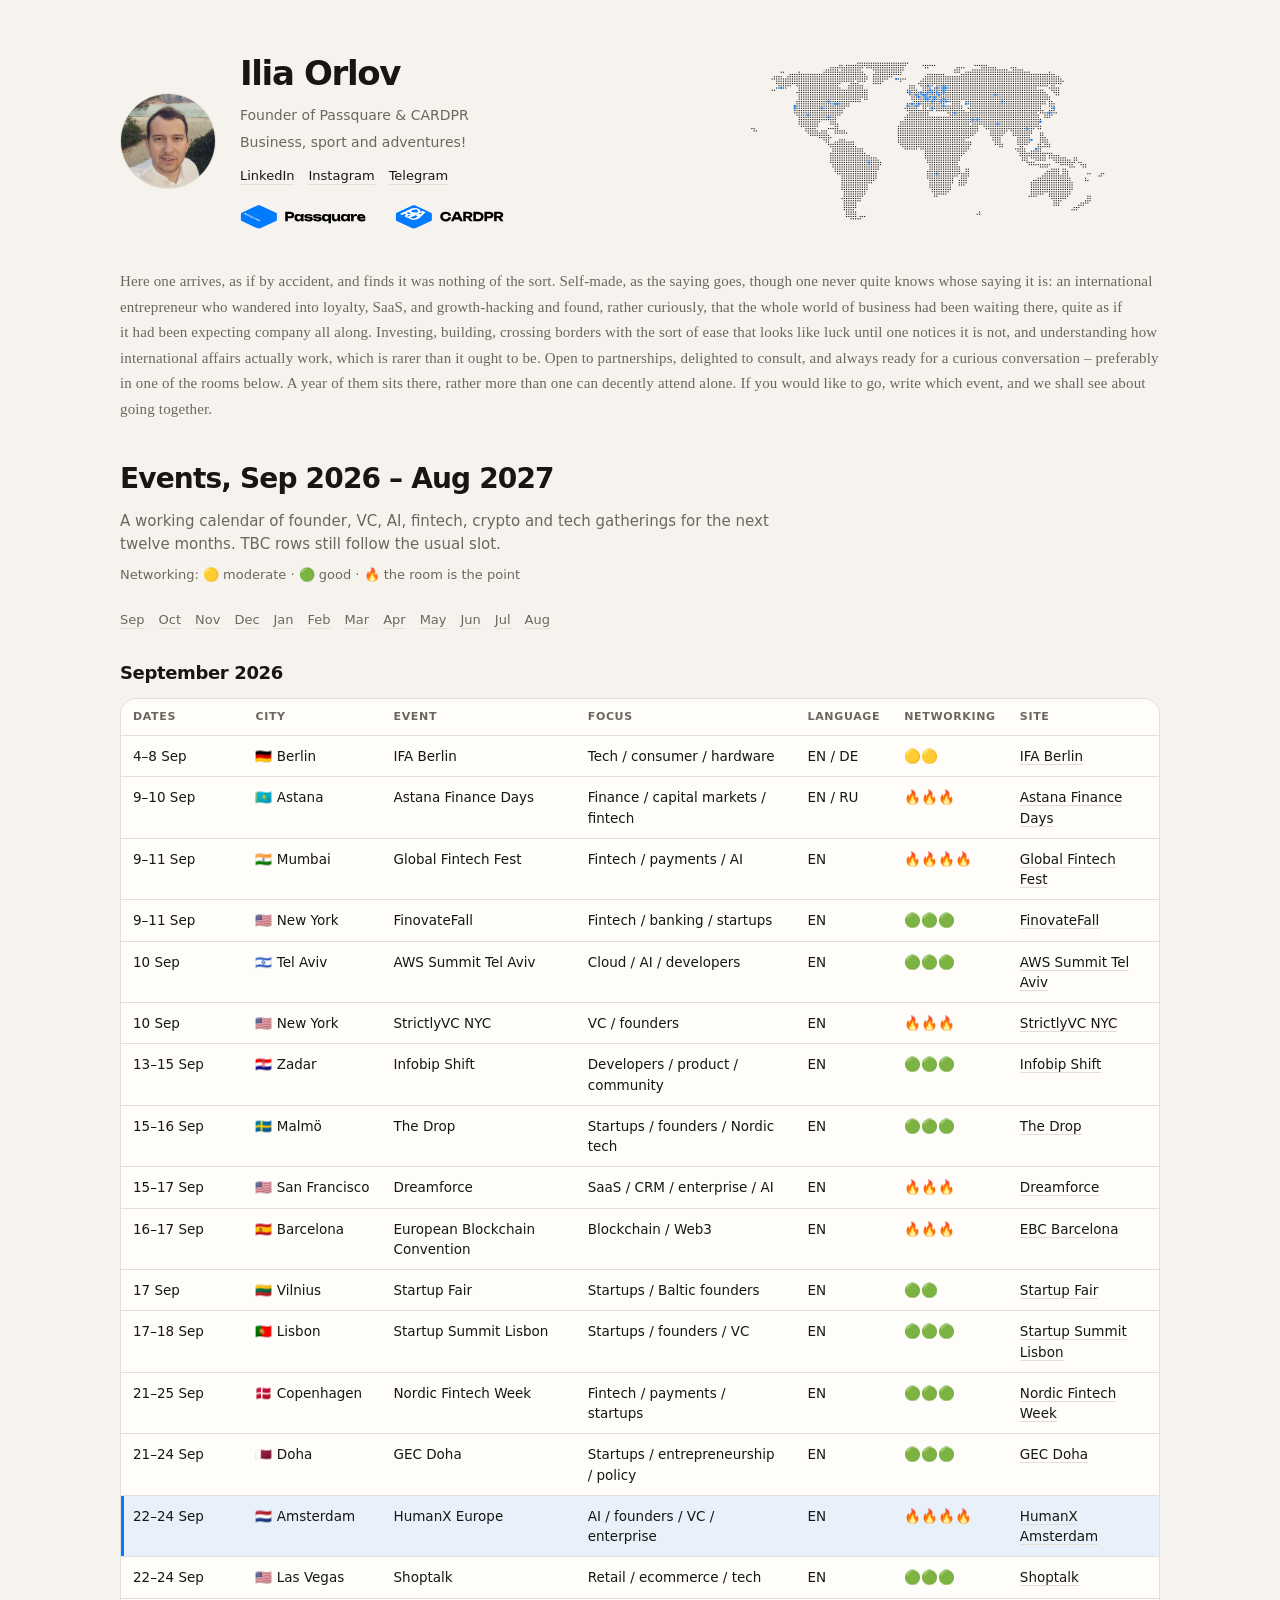
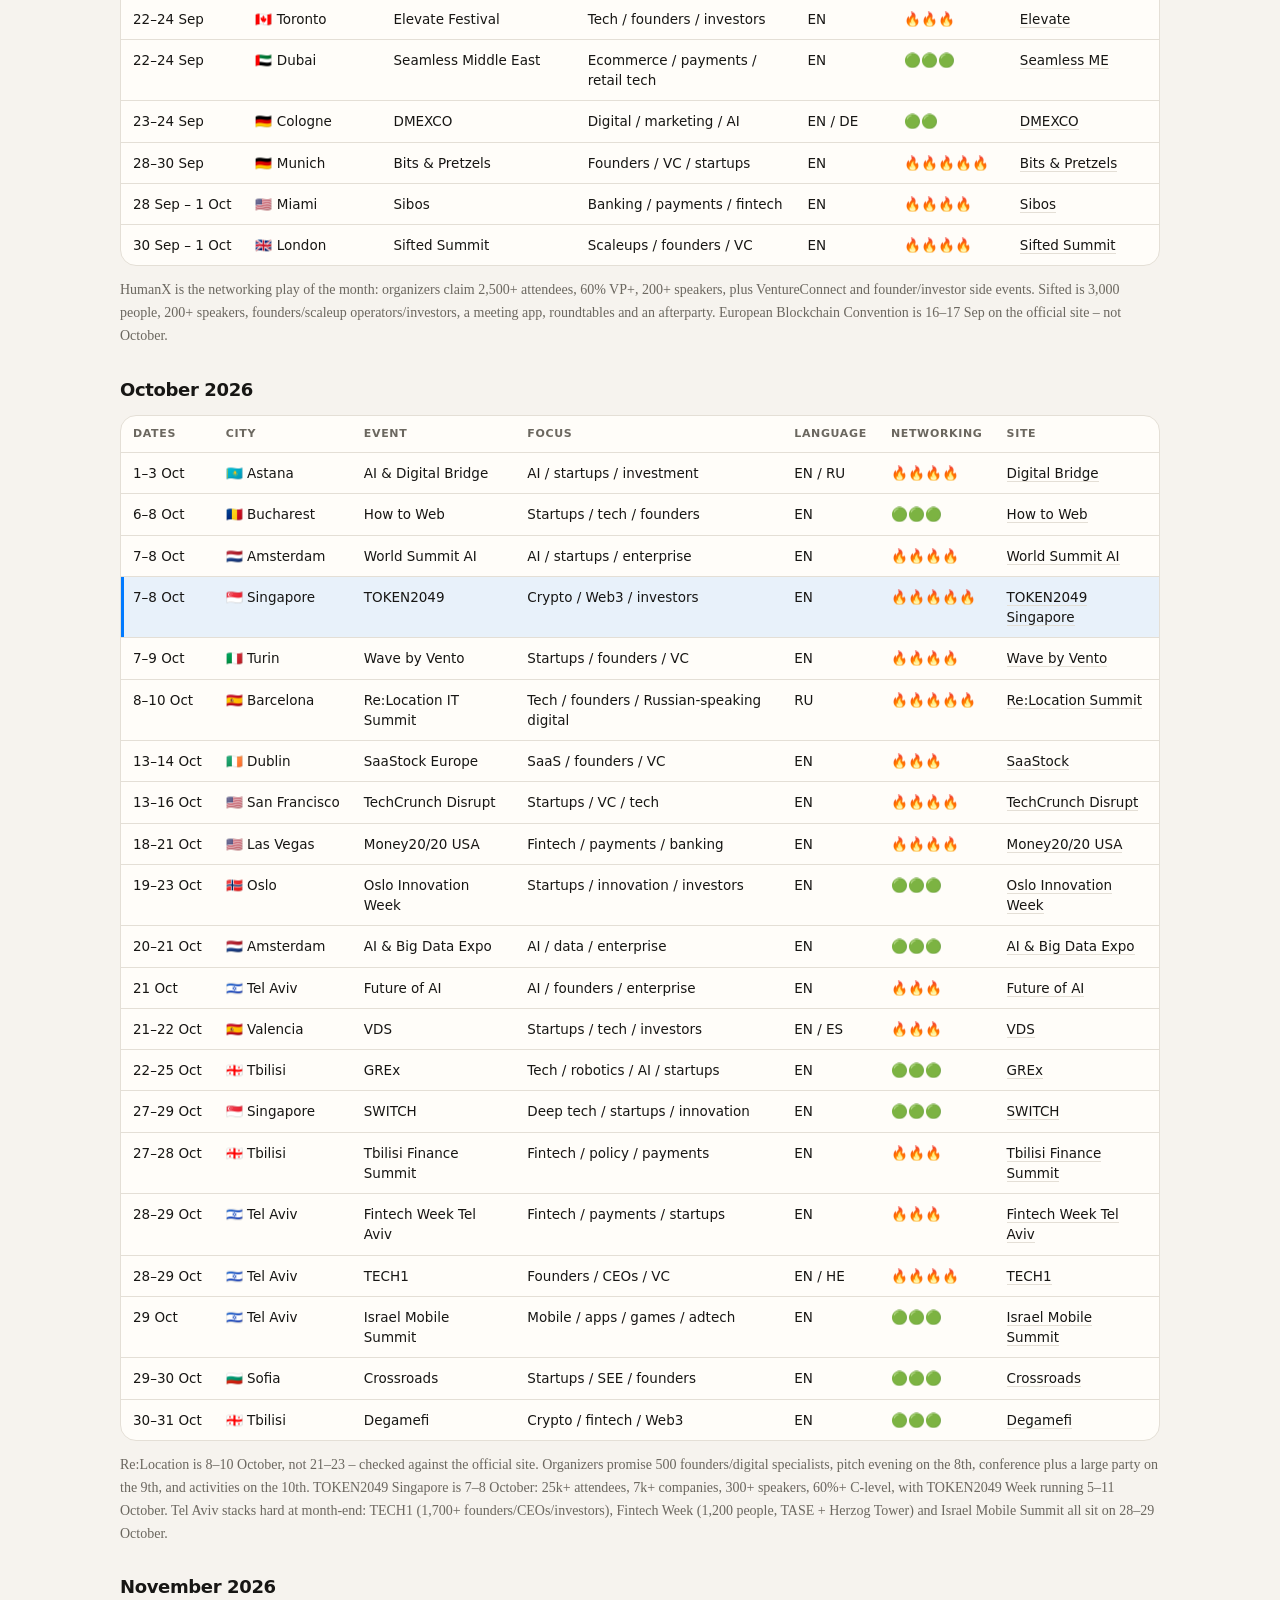
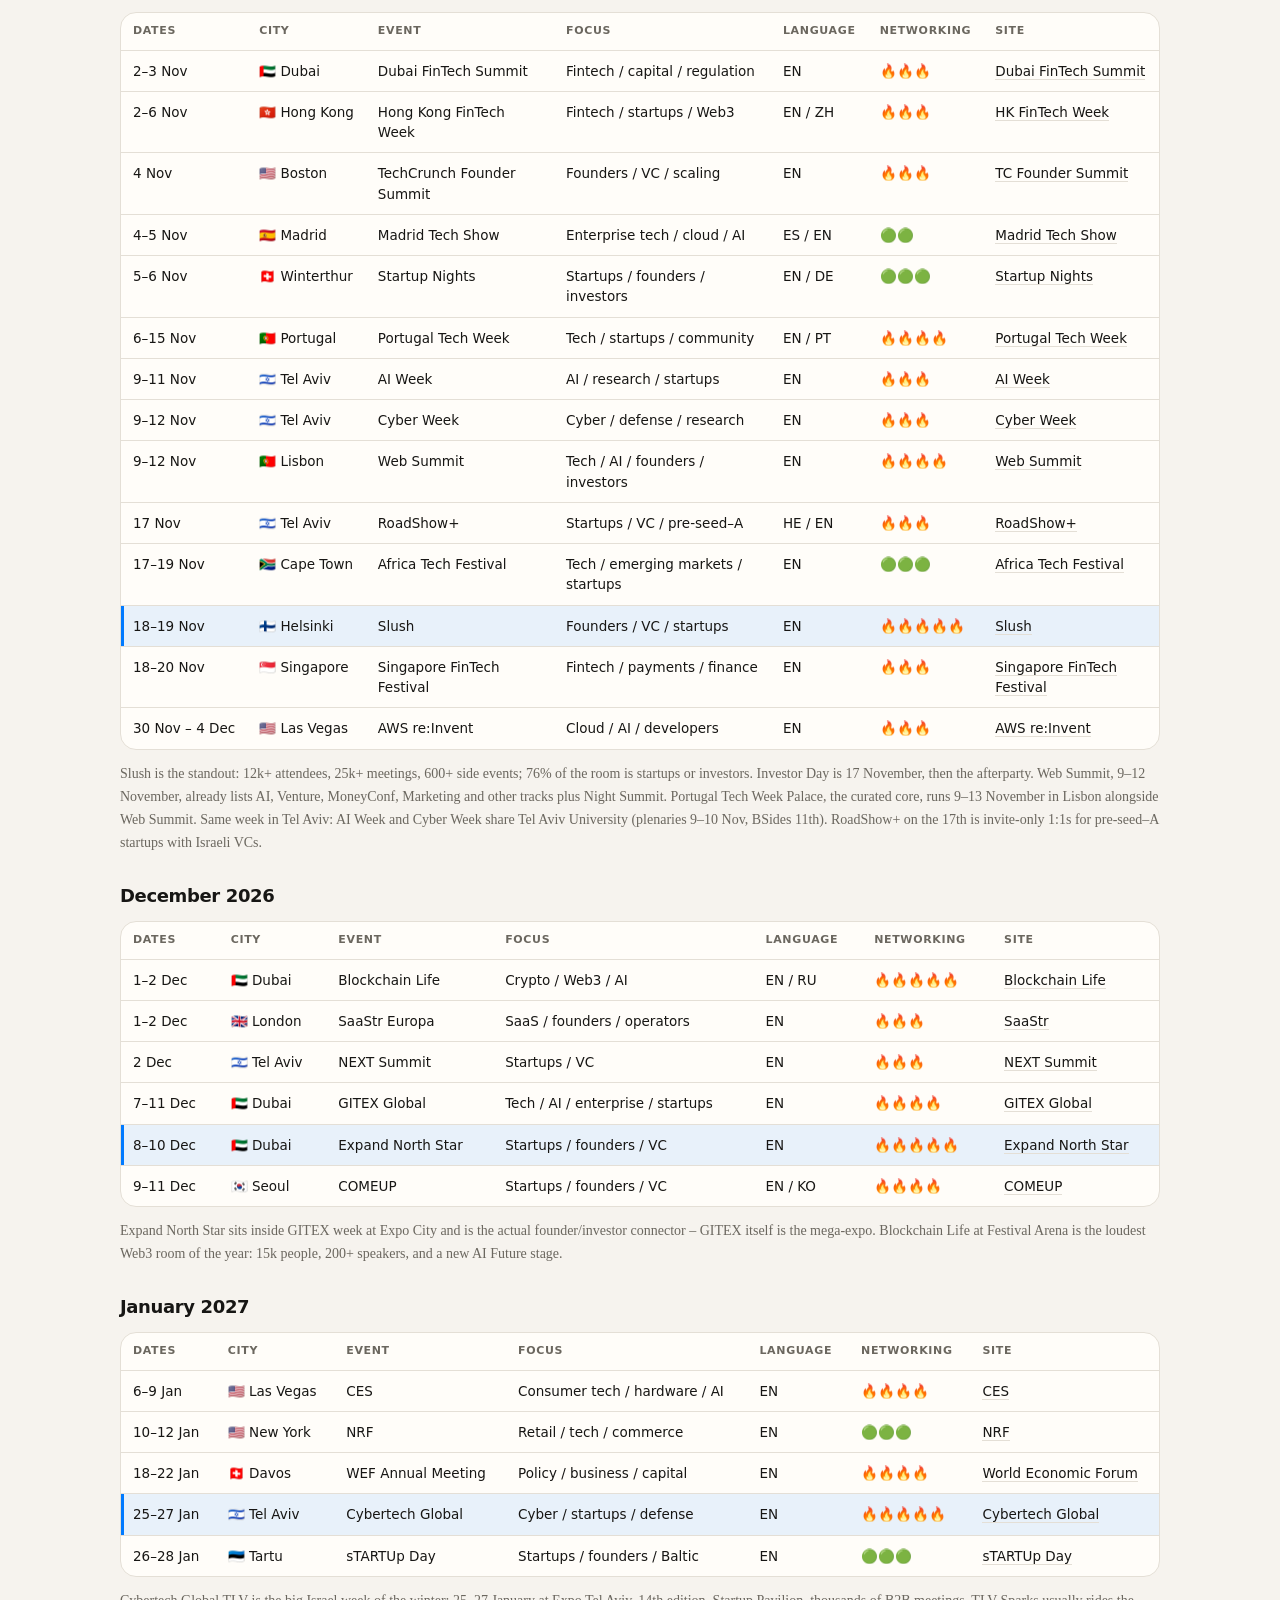
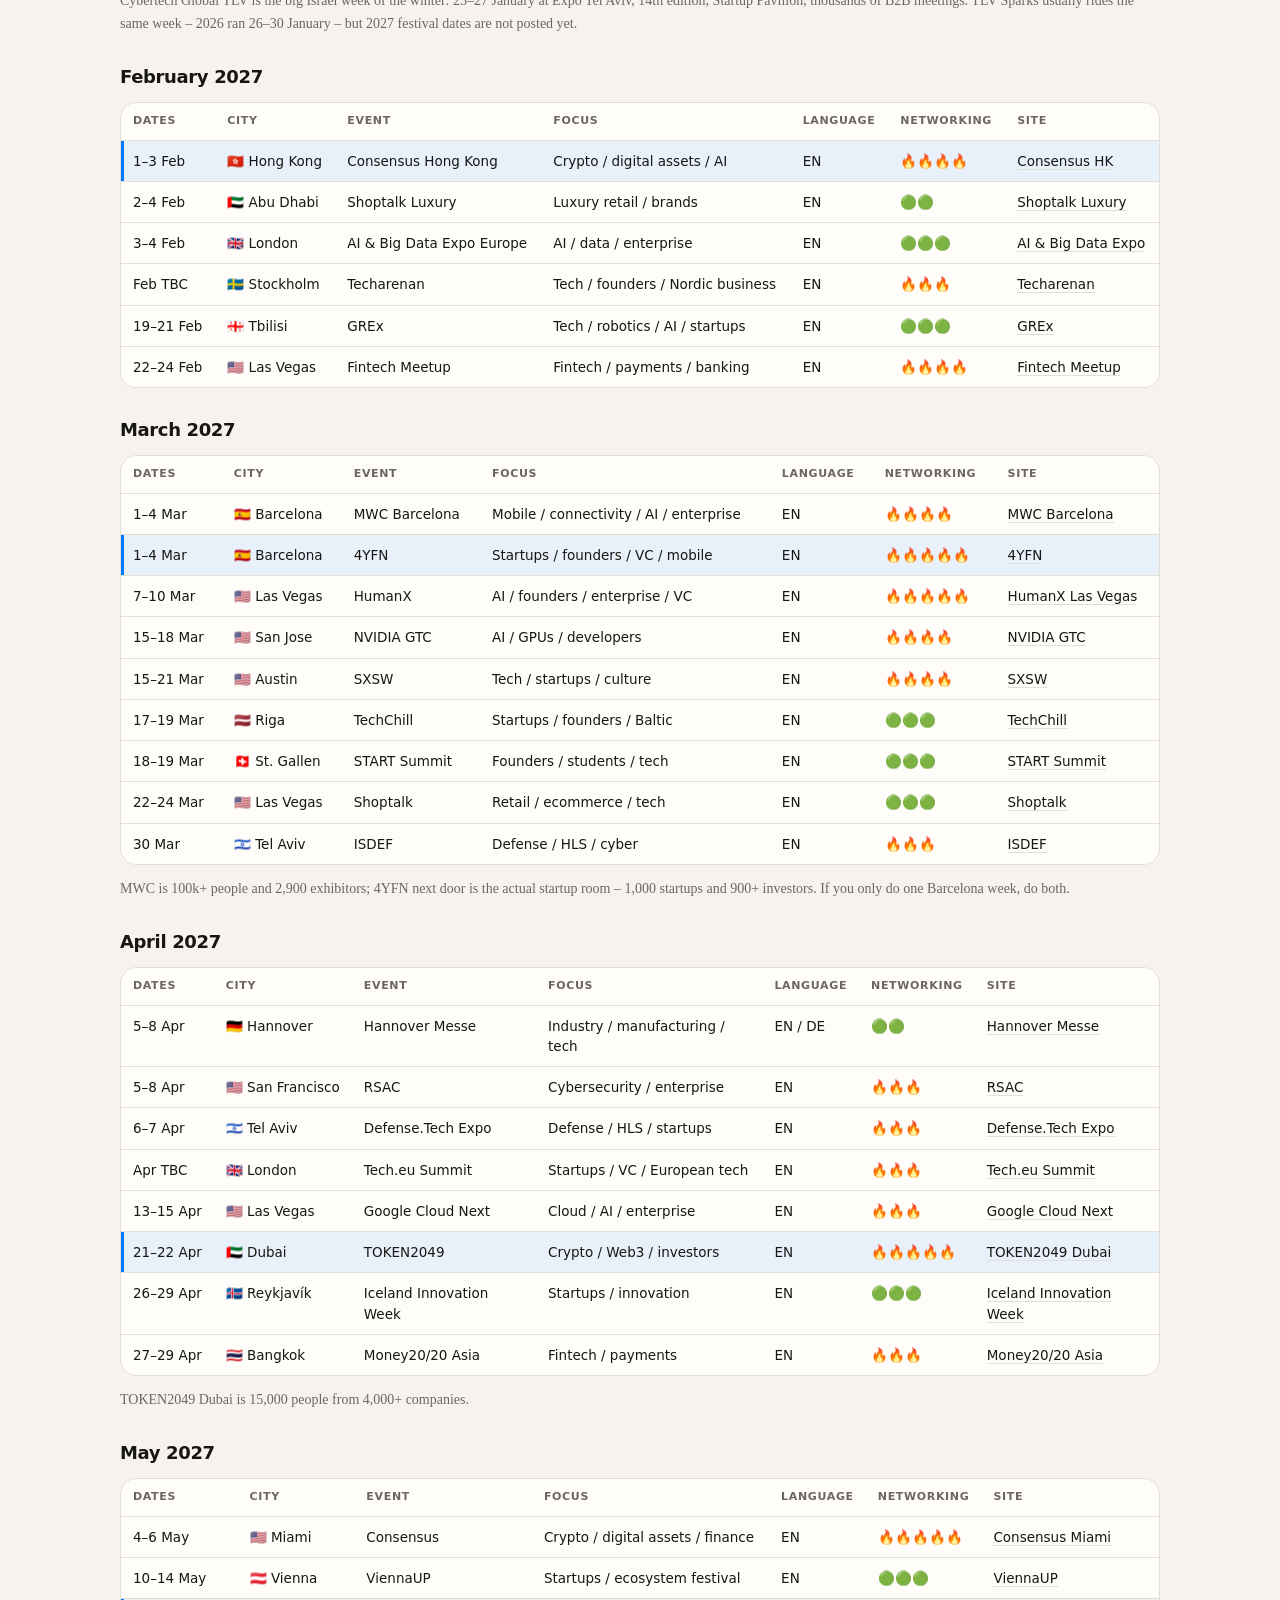
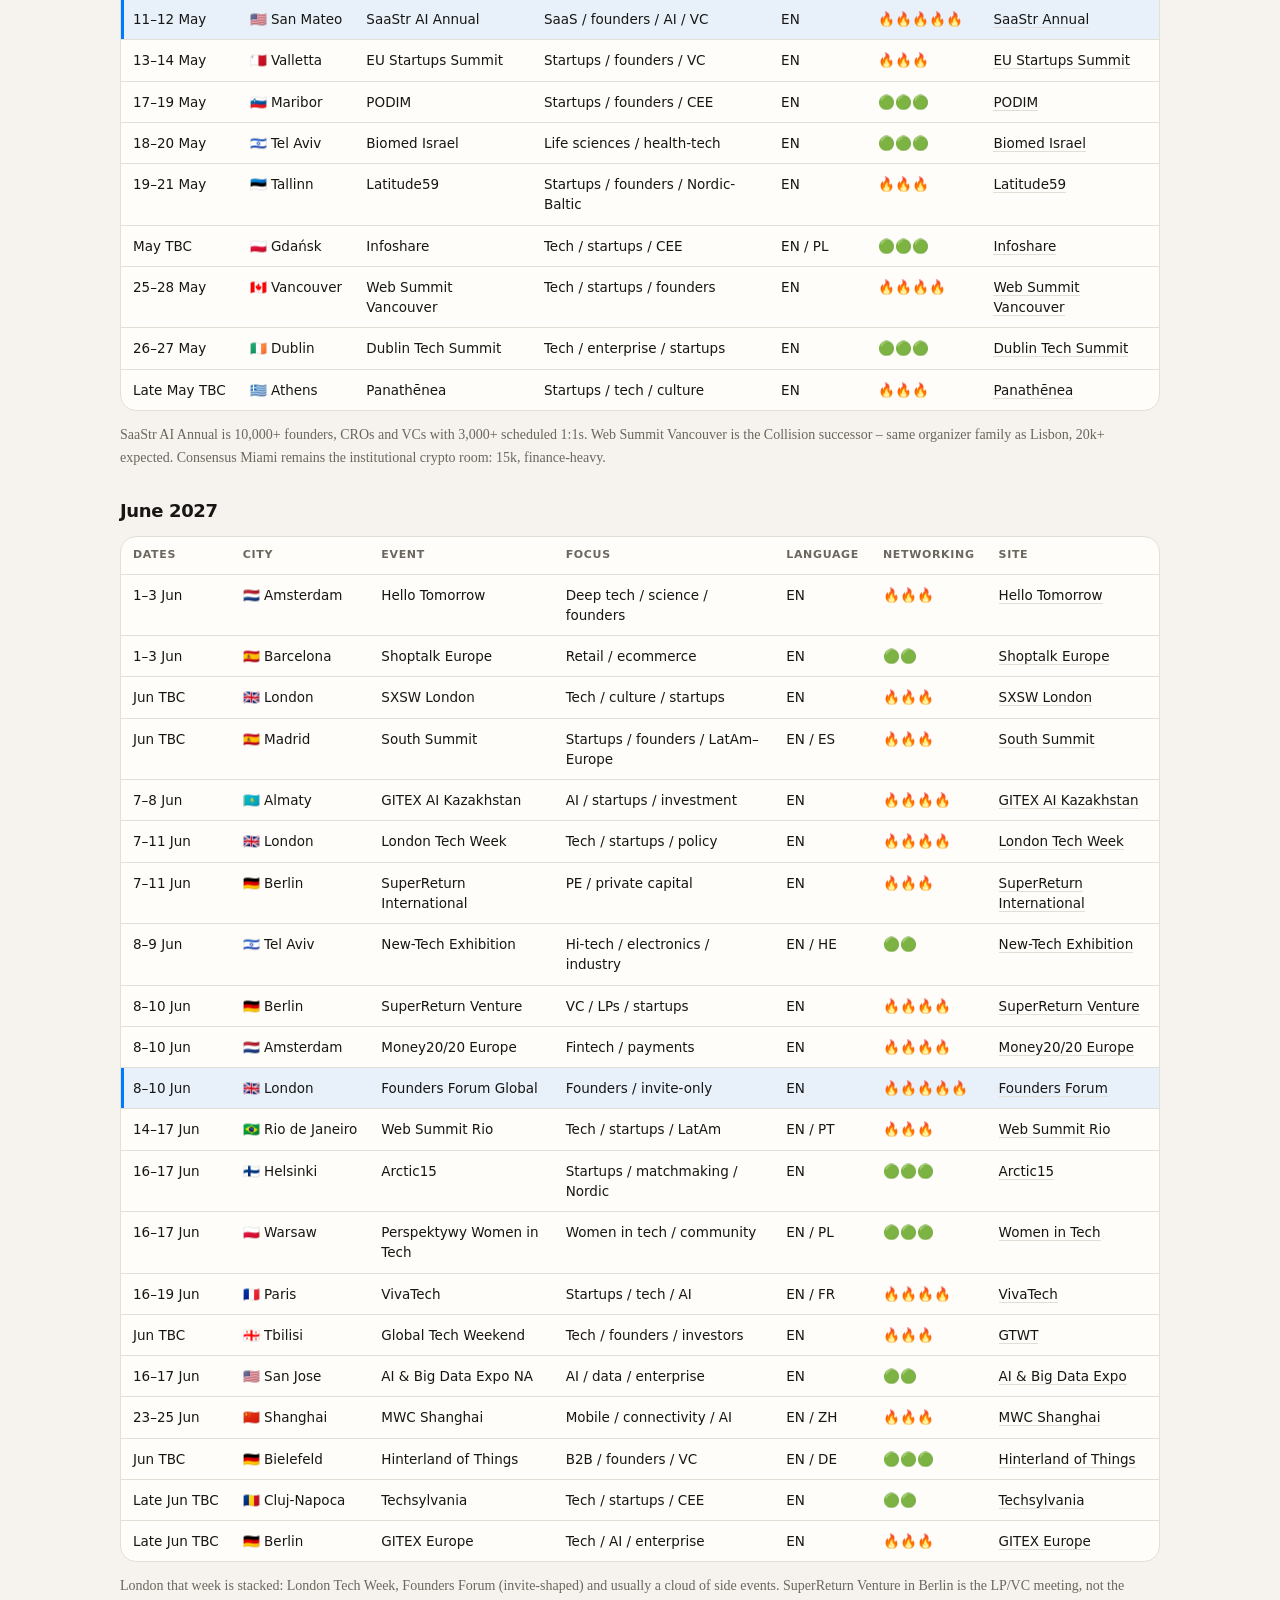
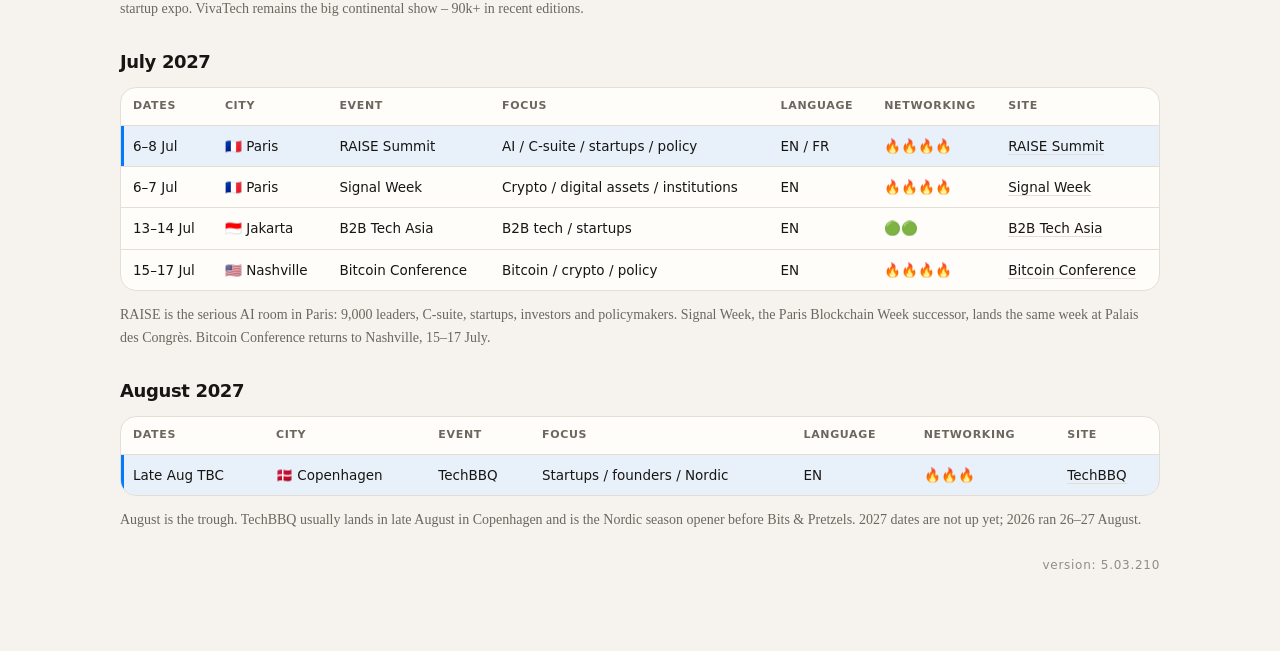
==== commit fe27dc42: "New version system" ====
--- a/index.html
+++ b/index.html
@@ -11,7 +11,12 @@
       rel="stylesheet"
       href="https://fonts.googleapis.com/css2?family=Unbounded:wght@700&display=swap"
     />
-    <link rel="stylesheet" href="css/styles.css?v=1.0.32" />
+    <script>
+      document.write('<script src="js/version.js?t=' + Date.now() + '"><\/script>');
+    </script>
+    <script>
+      siteCss("css/styles.css");
+    </script>
     <meta
       name="description"
       content="Ilia Orlov – founder of Passquare and CARDPR."
@@ -1510,9 +1515,12 @@
           </p>
         </section>
       </section>
-      <p class="site-version">version: 5.02.204</p>
+      <p class="site-version"></p>
     </div>
-    <script src="js/world.js?v=1.0.21"></script>
-    <script src="js/logo-press.js?v=1.0.22"></script>
+    <script>
+      document.querySelector(".site-version").textContent = "version: " + SITE_VERSION;
+      siteJs("js/world.js");
+      siteJs("js/logo-press.js");
+    </script>
   </body>
 </html>
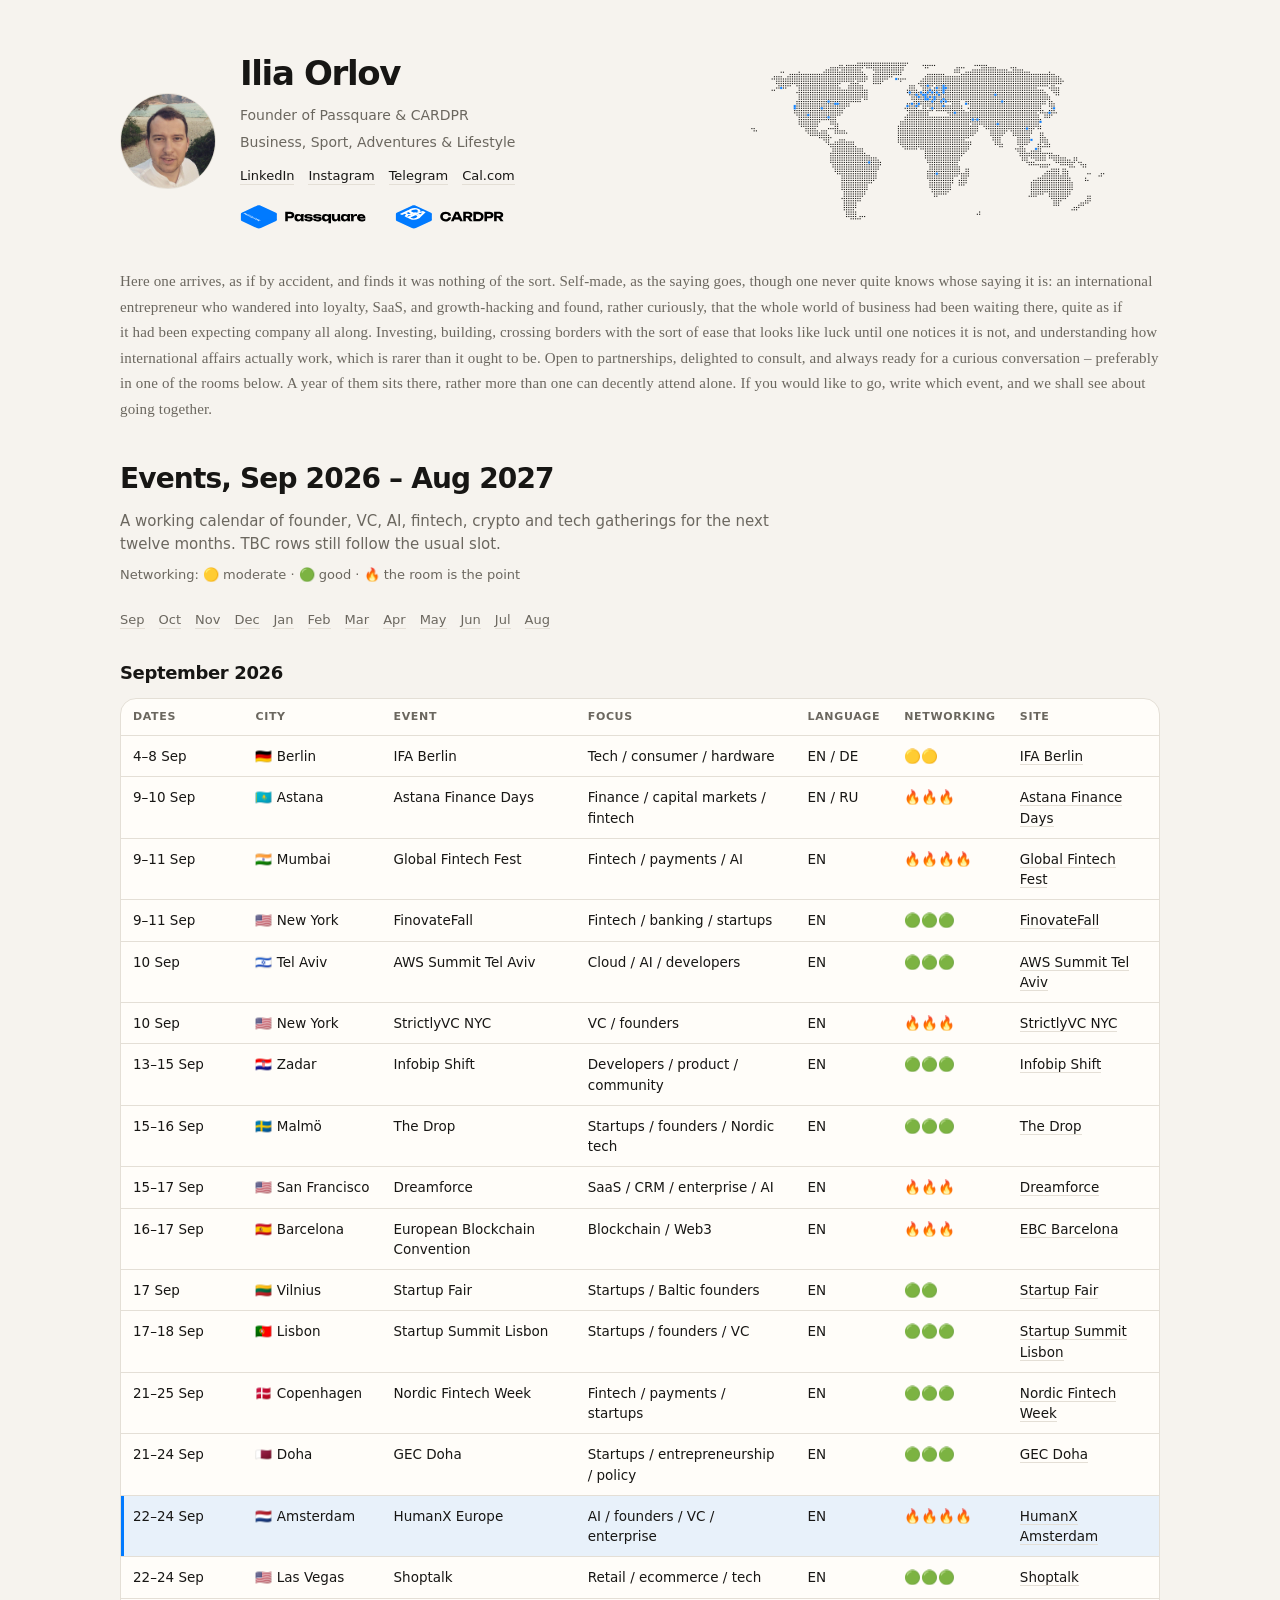
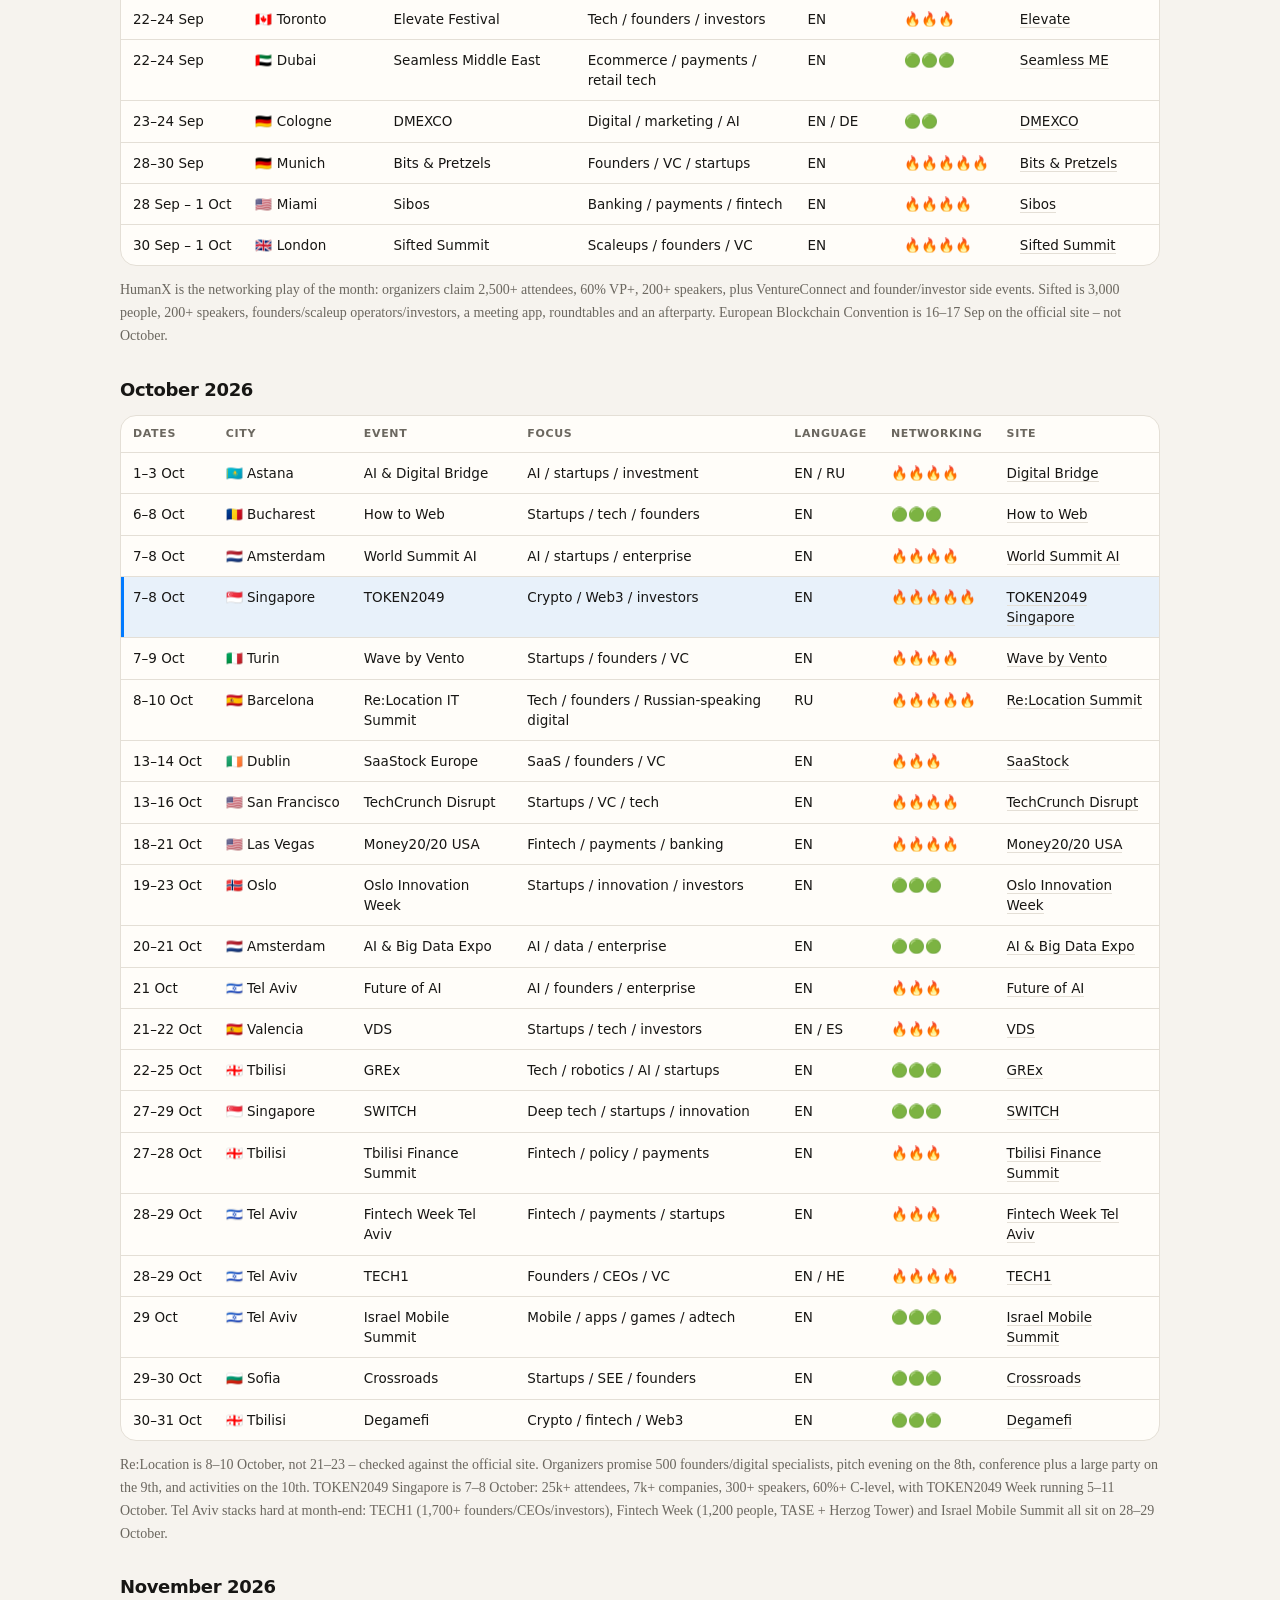
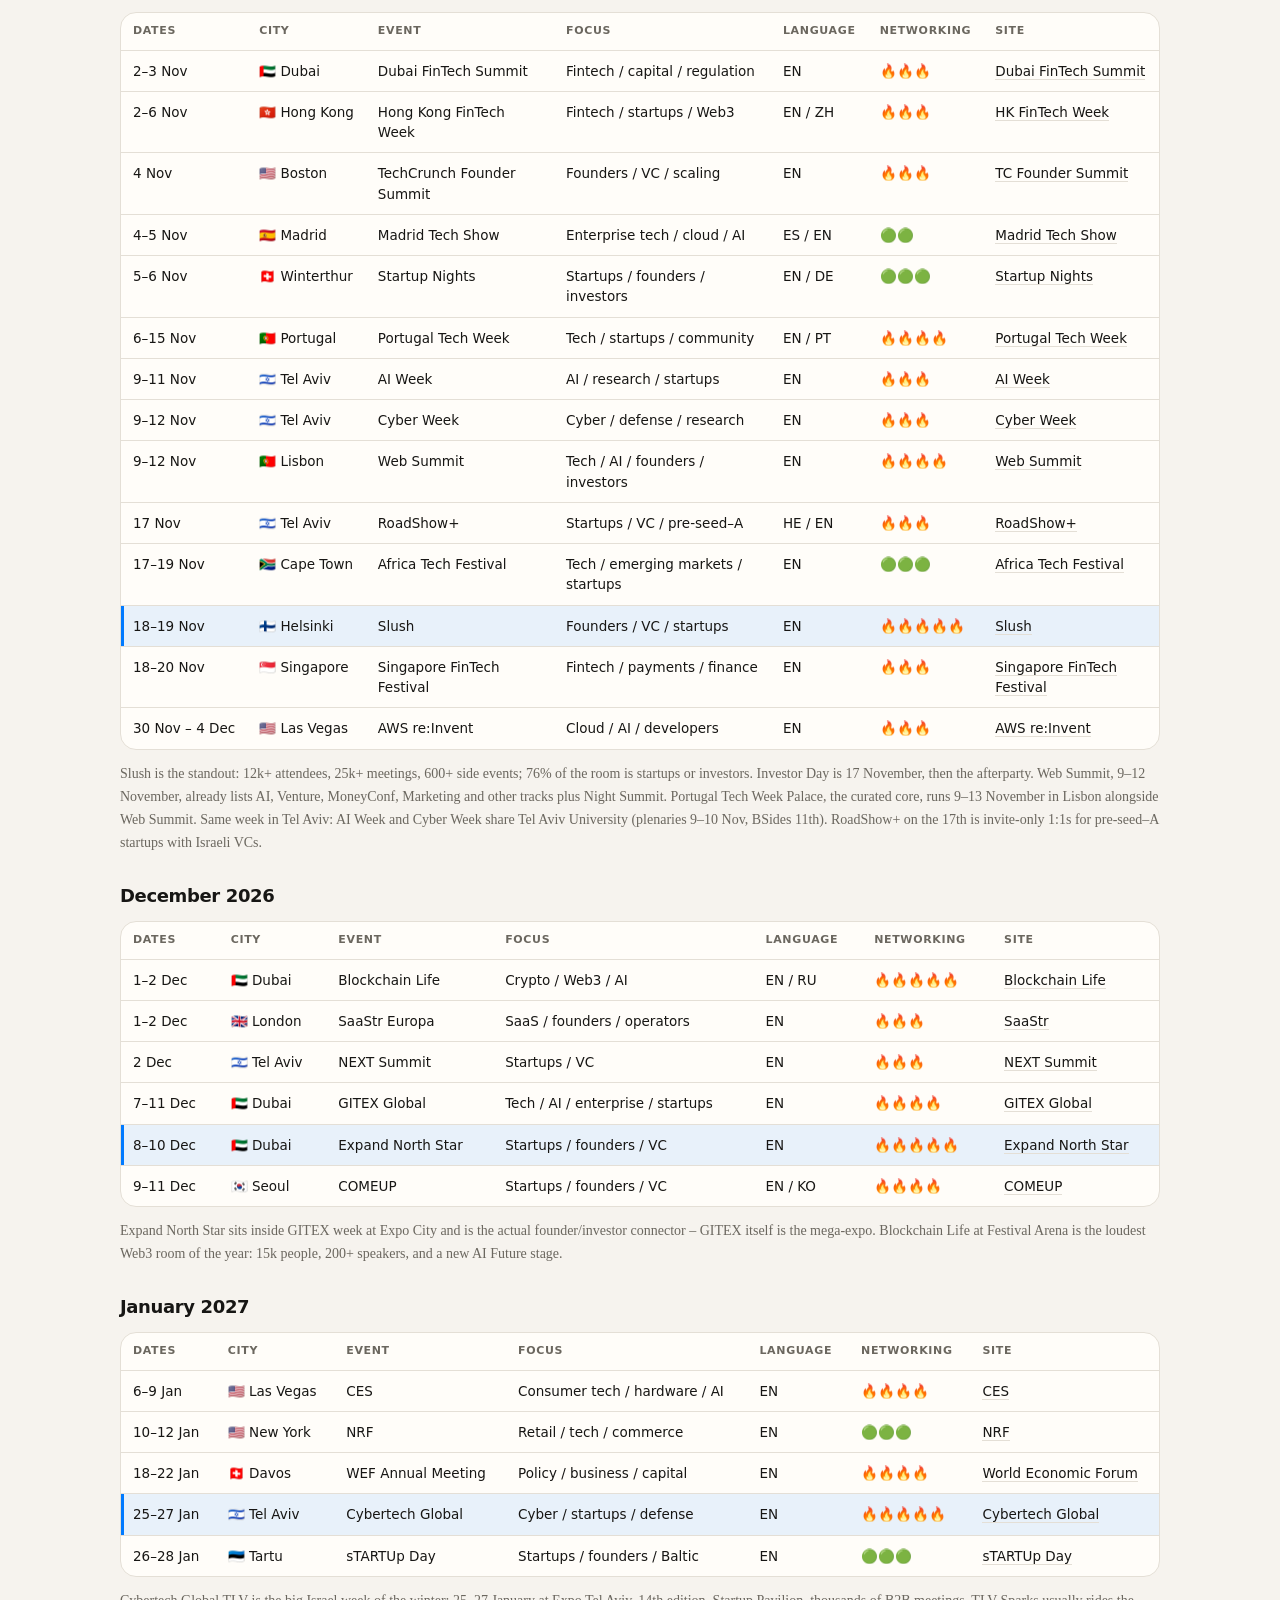
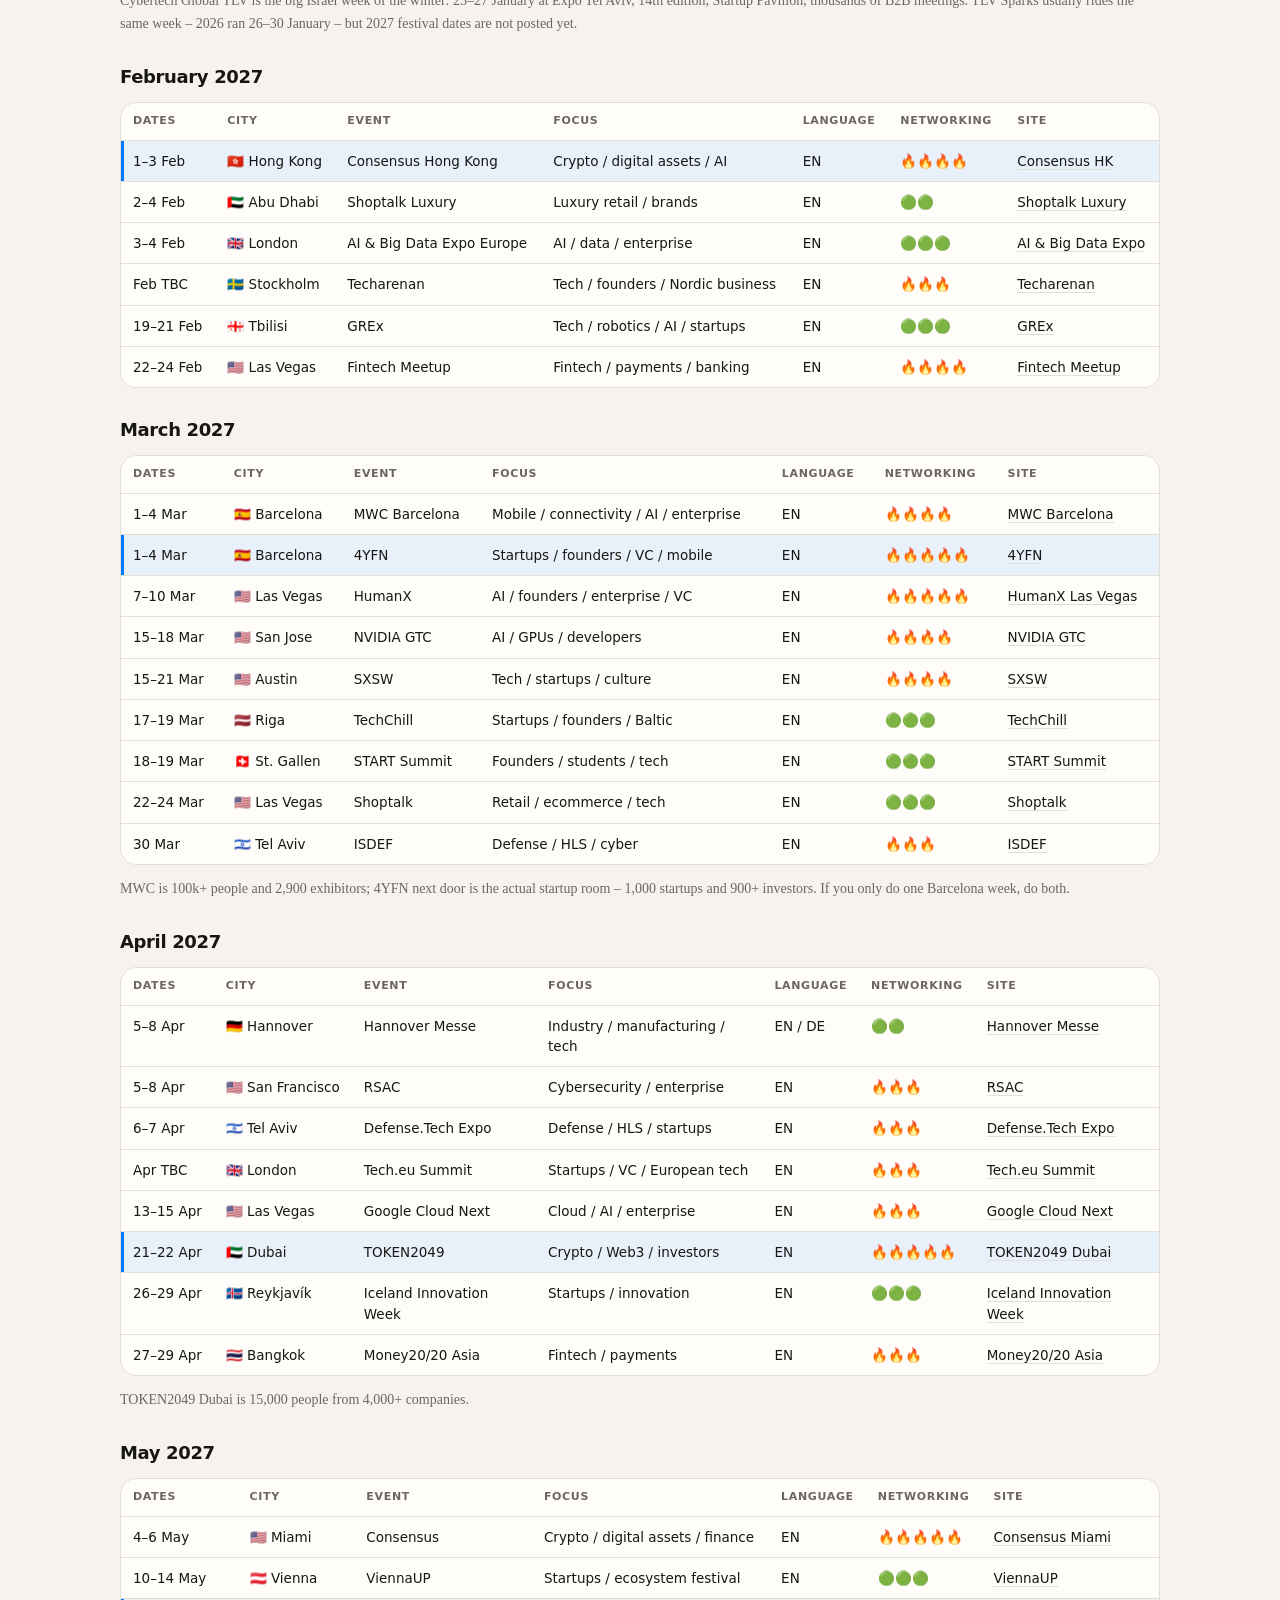
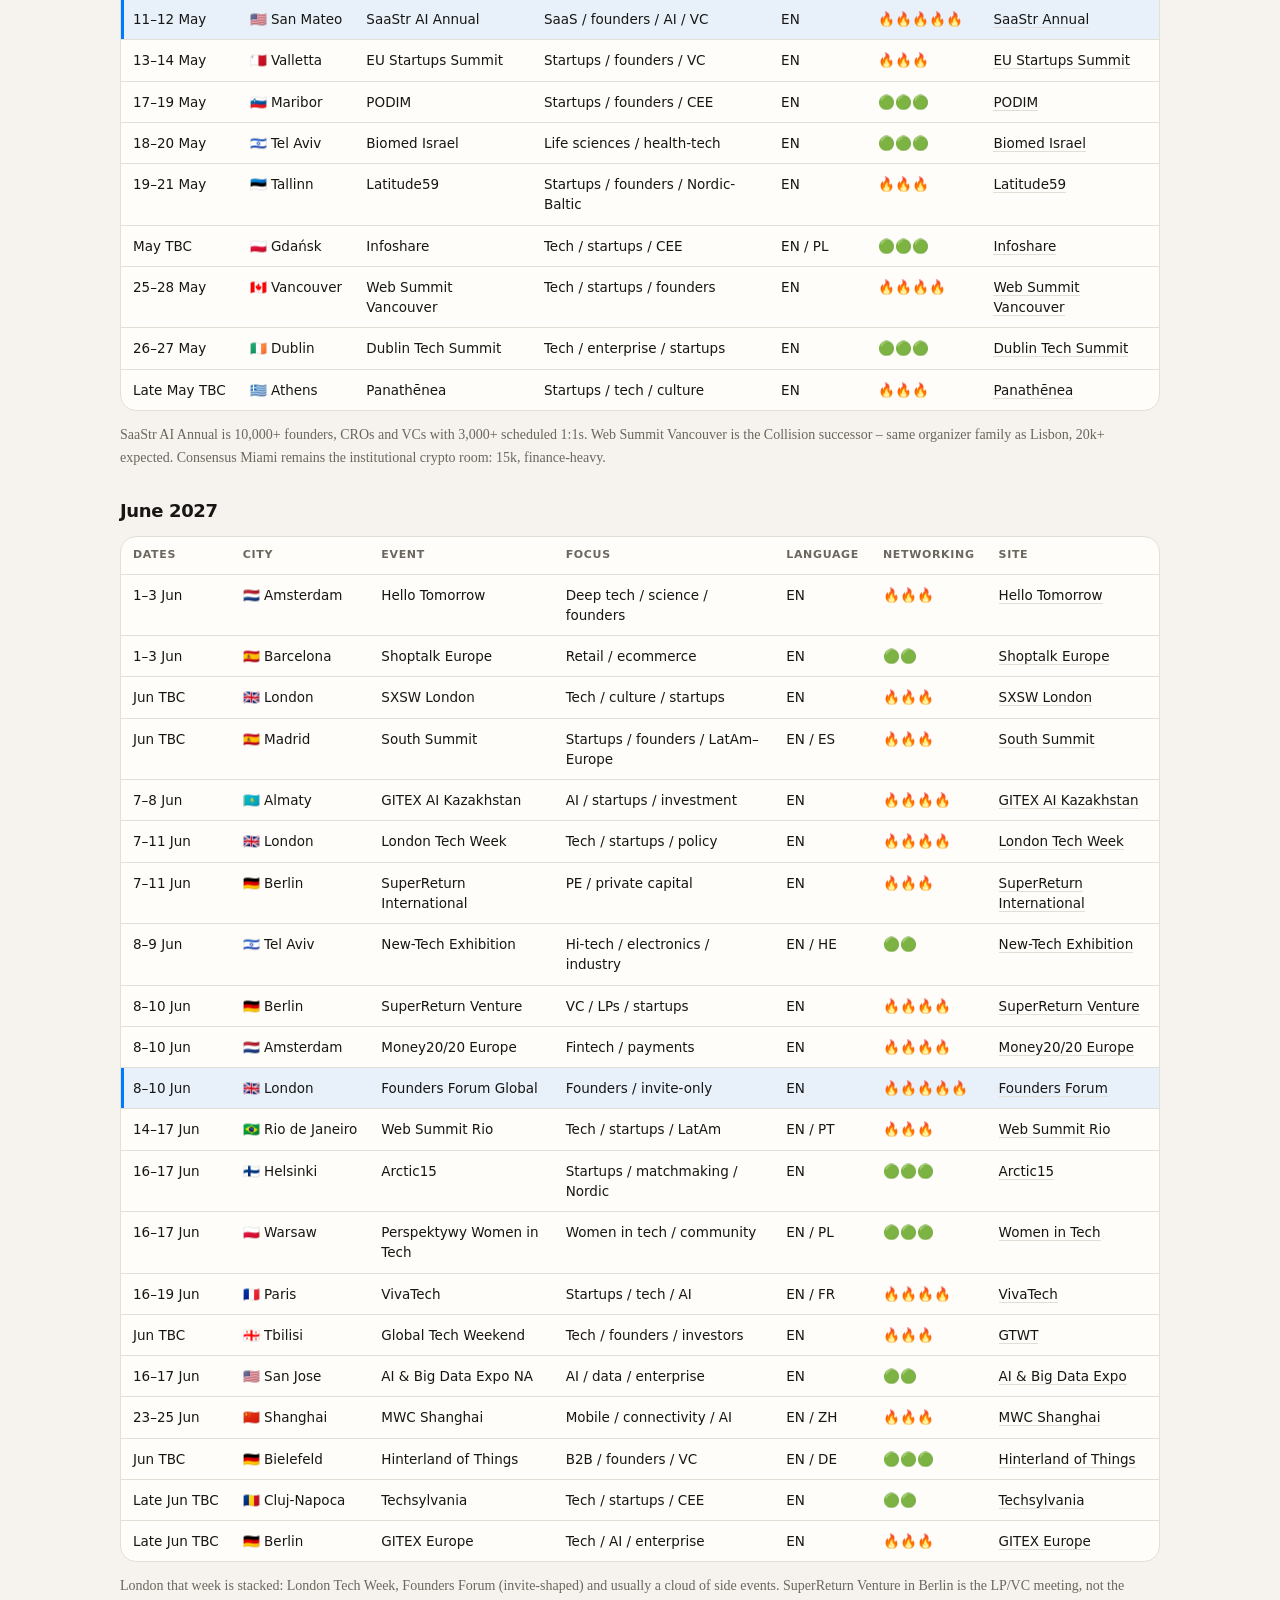
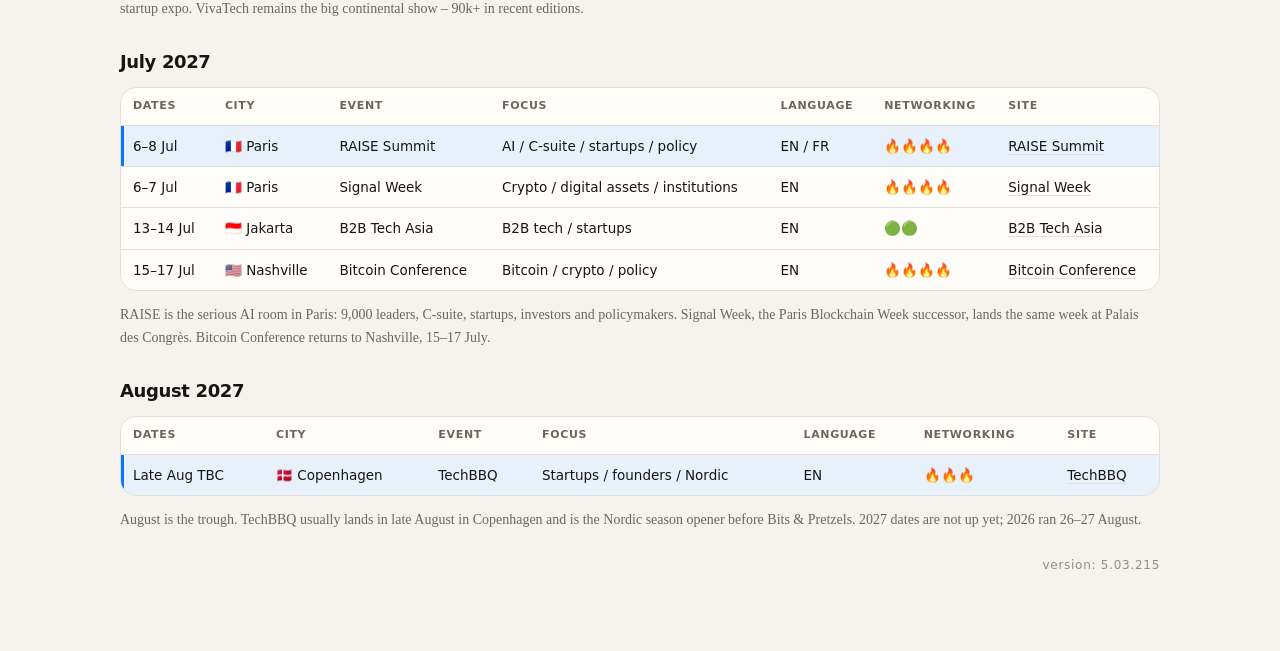
==== commit f62fda4b: "Cal" ====
--- a/index.html
+++ b/index.html
@@ -29,11 +29,12 @@
         <div class="intro">
           <h1>Ilia Orlov</h1>
           <p class="lead">Founder of Passquare &amp; CARDPR</p>
-          <p class="lead">Business, sport and adventures!</p>
+          <p class="lead">Business, Sport, Adventures &amp; Lifestyle</p>
           <ul class="socials">
             <li><a href="https://linkedin.com/in/proorlov" target="_blank" rel="noreferrer">LinkedIn</a></li>
             <li><a href="https://instagram.com/proorlov" target="_blank" rel="noreferrer">Instagram</a></li>
             <li><a href="https://telegram.me/proorlov" target="_blank" rel="noreferrer">Telegram</a></li>
+            <li><a href="https://cal.com/proorlov" title="Meetup" target="_blank" rel="noreferrer">Cal.com</a></li>
           </ul>
           <div class="logos" aria-label="Projects">
             <a class="logo" href="https://passquare.com" target="_blank" rel="noopener noreferrer">
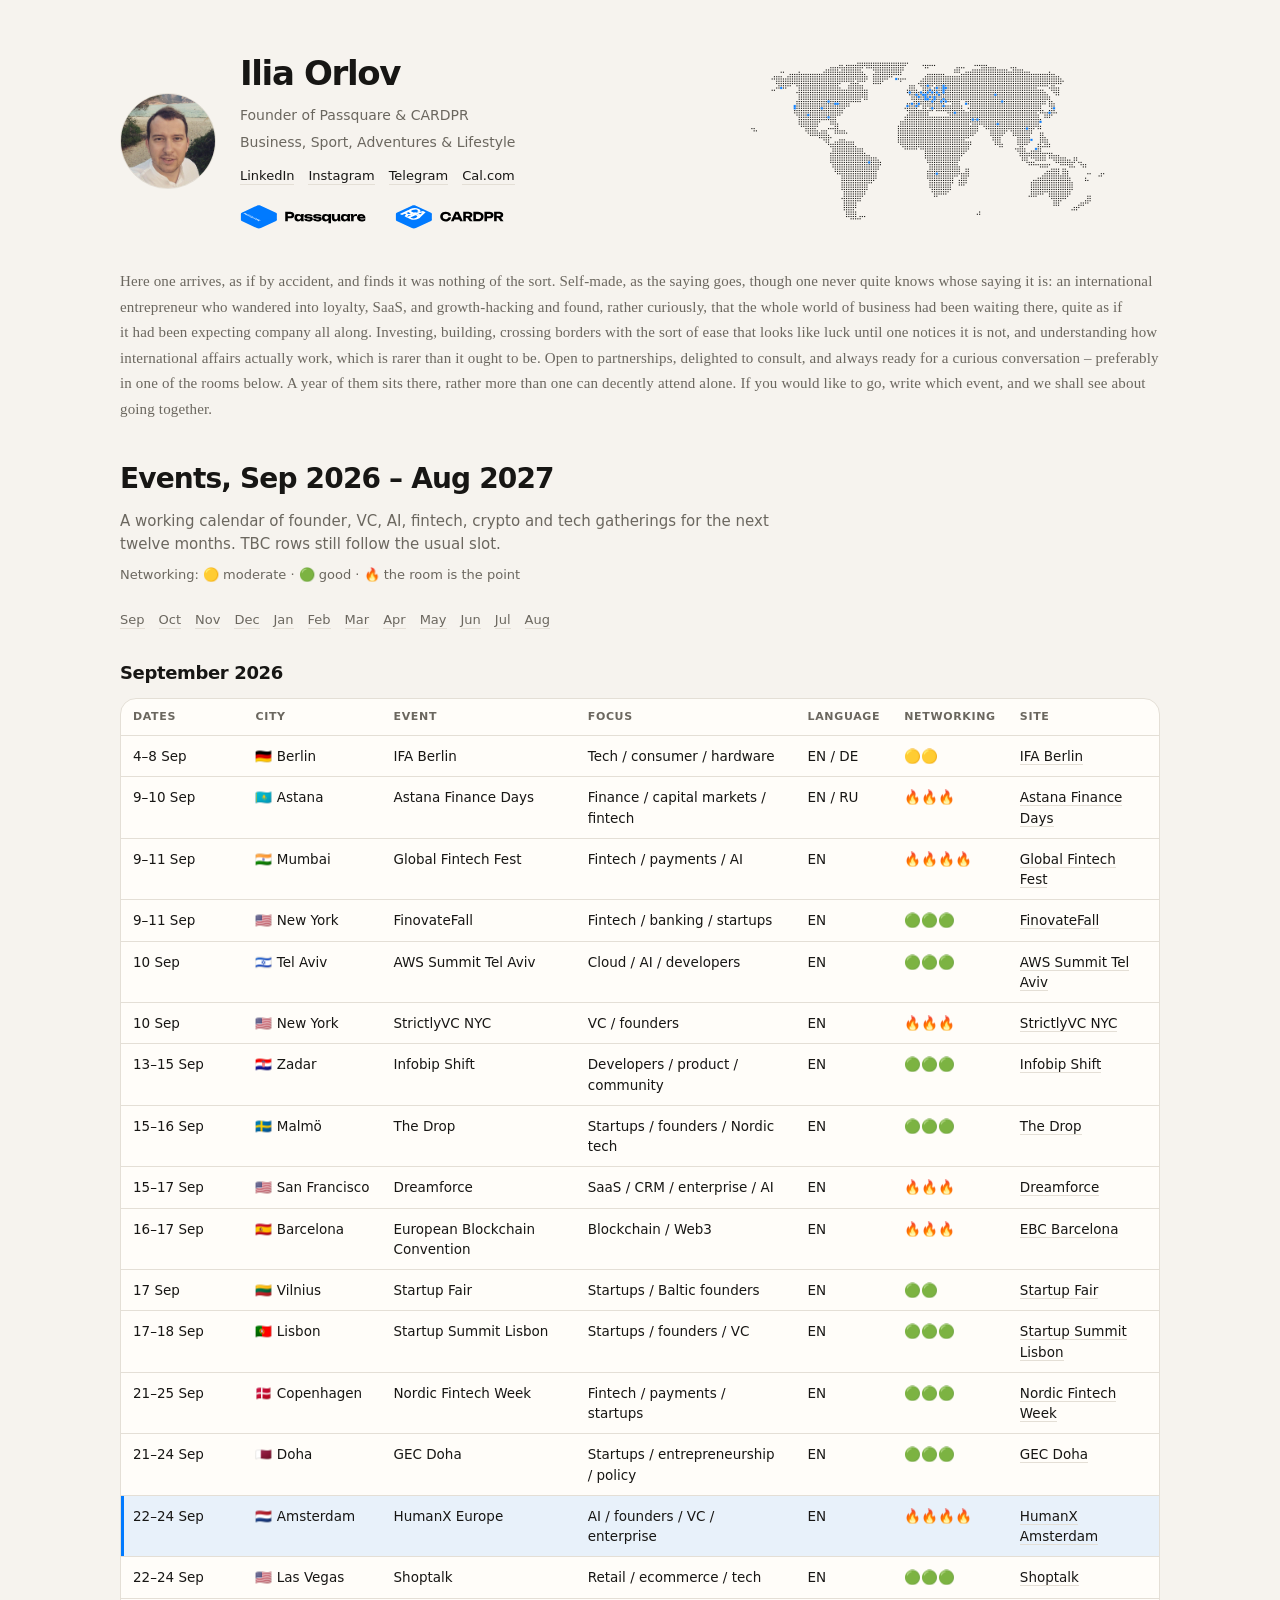
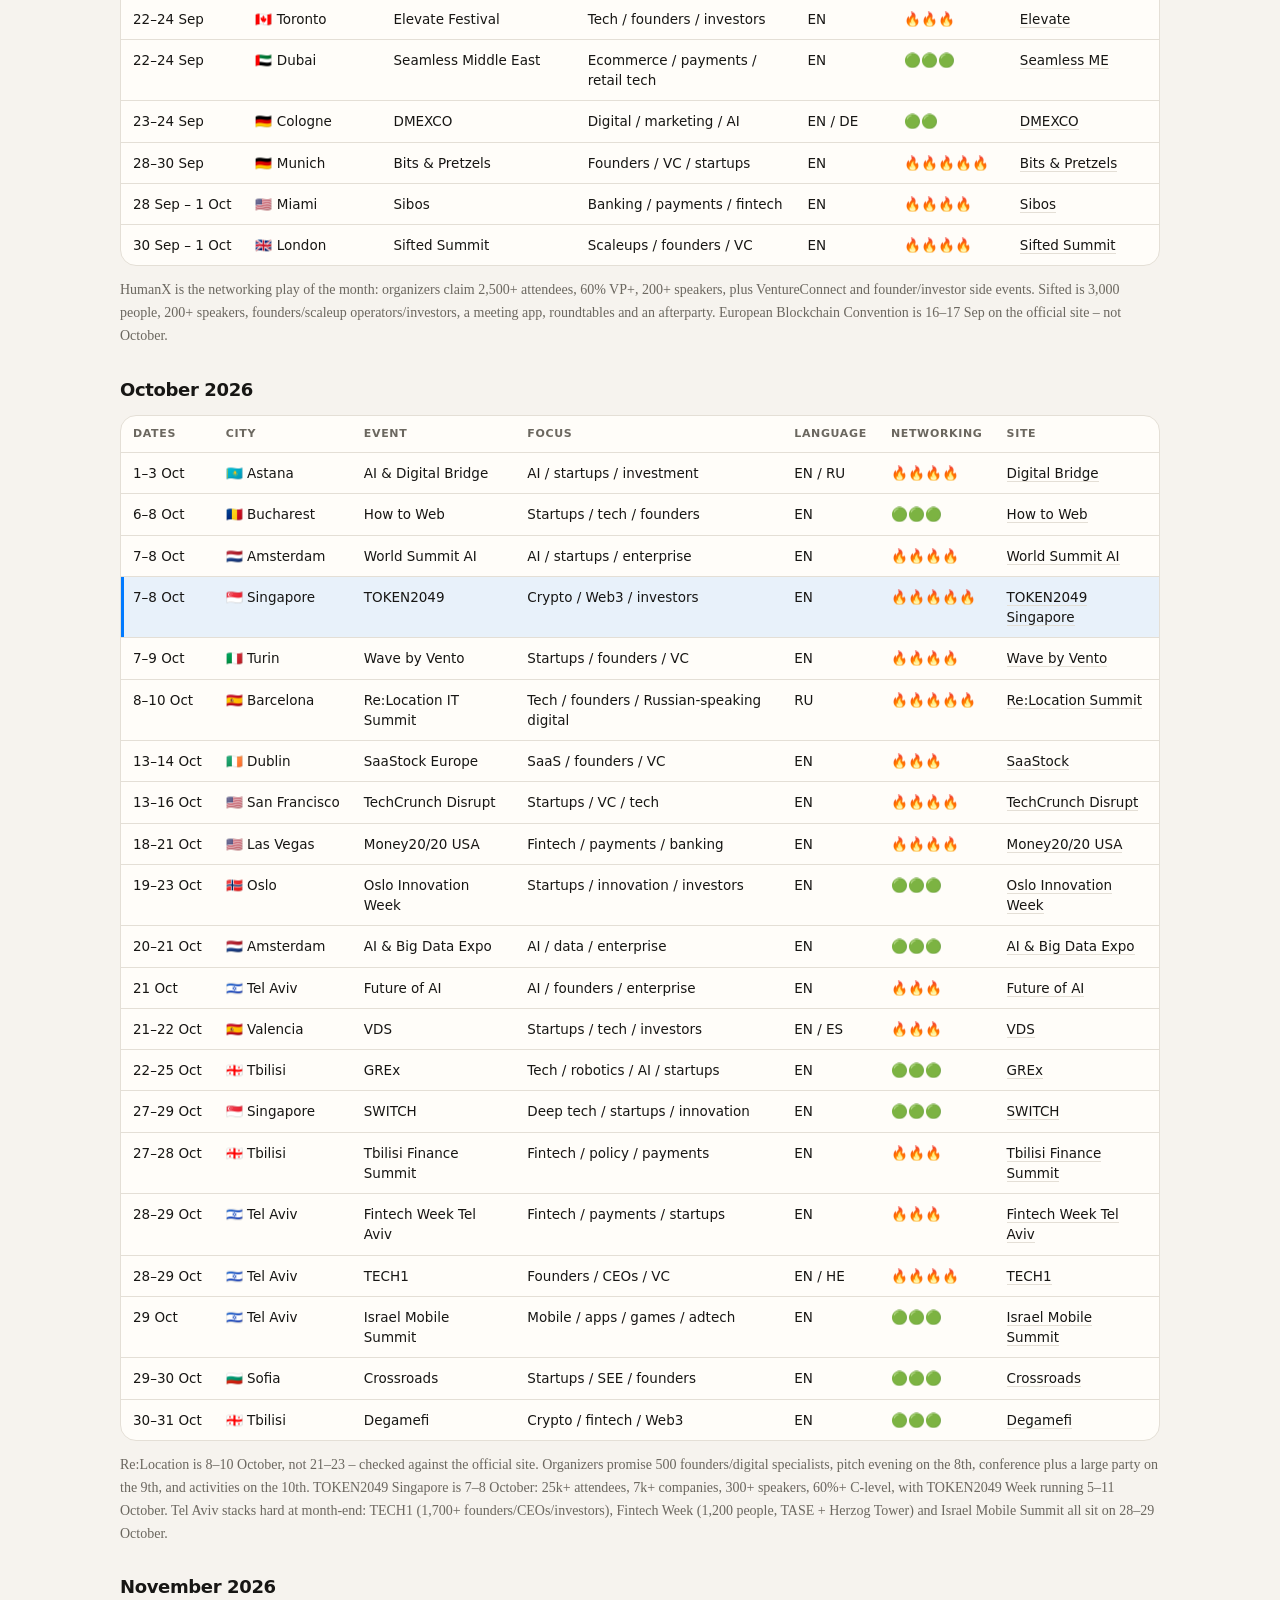
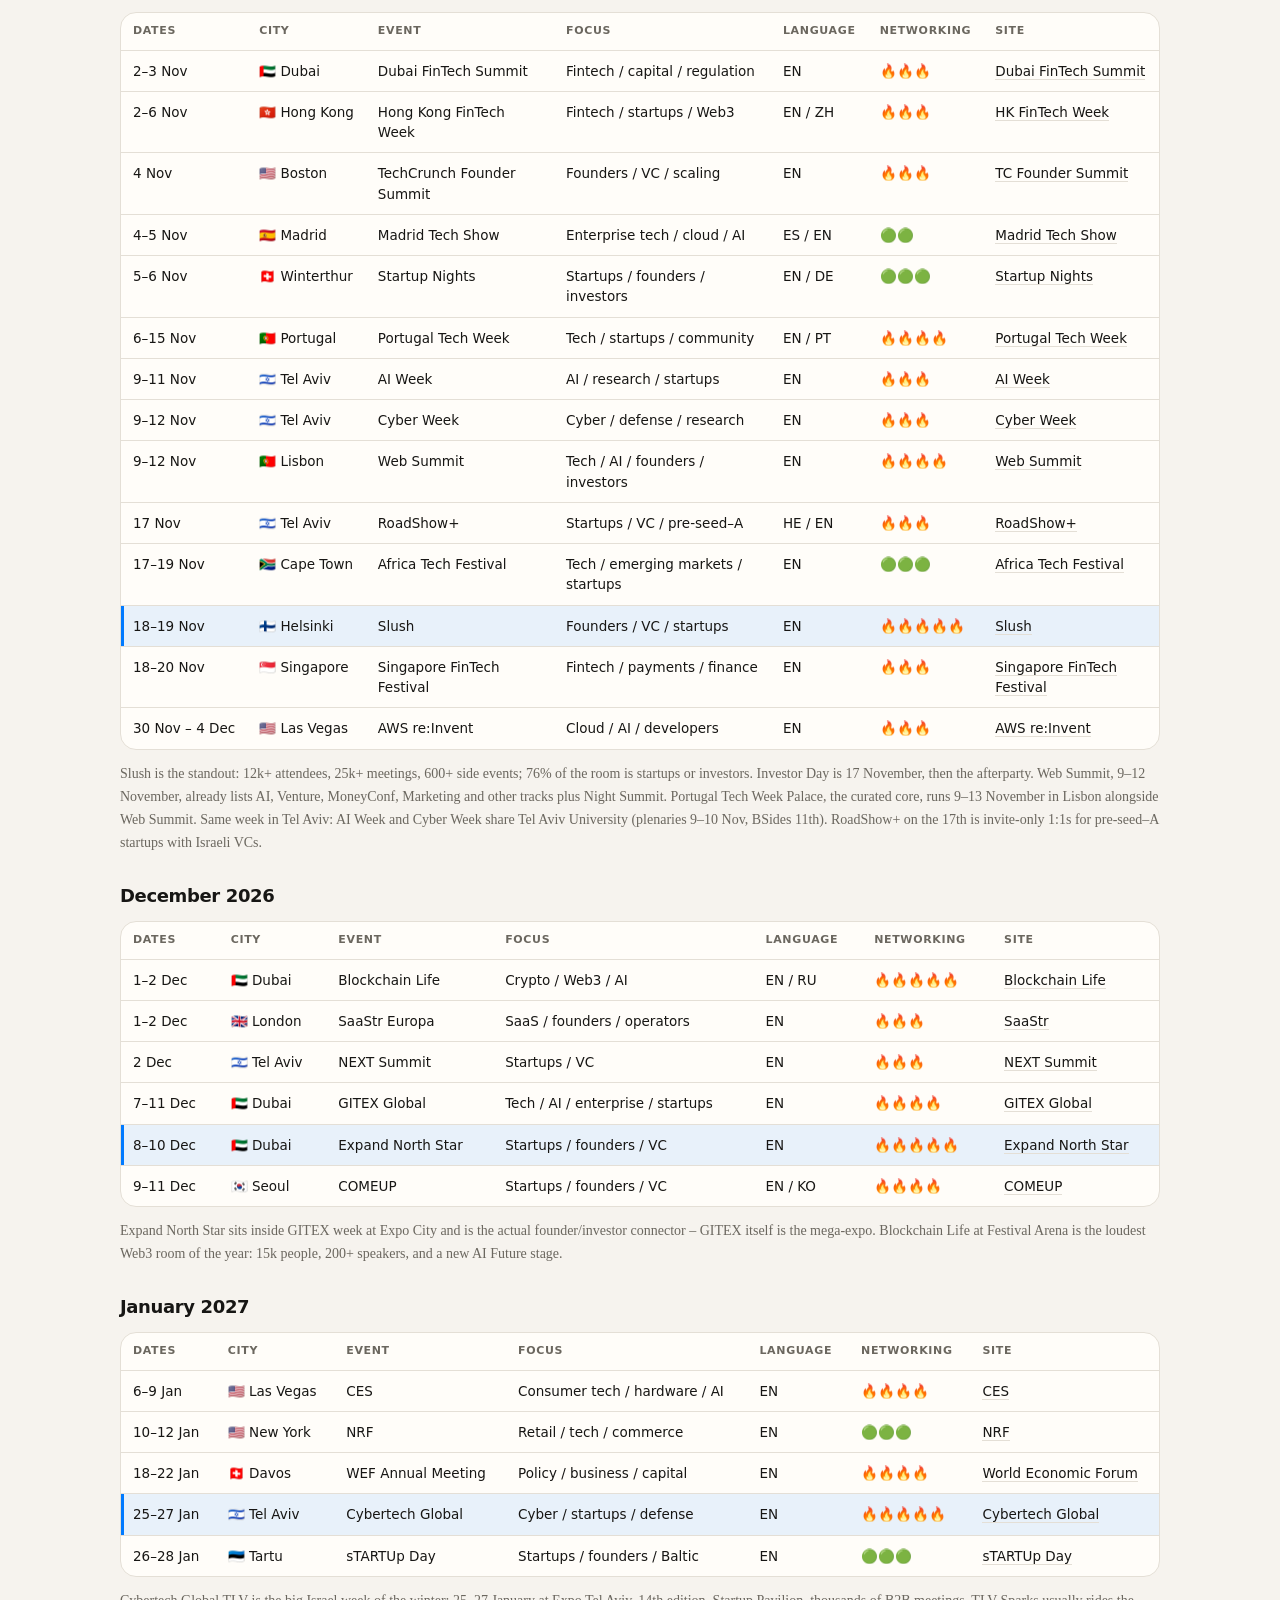
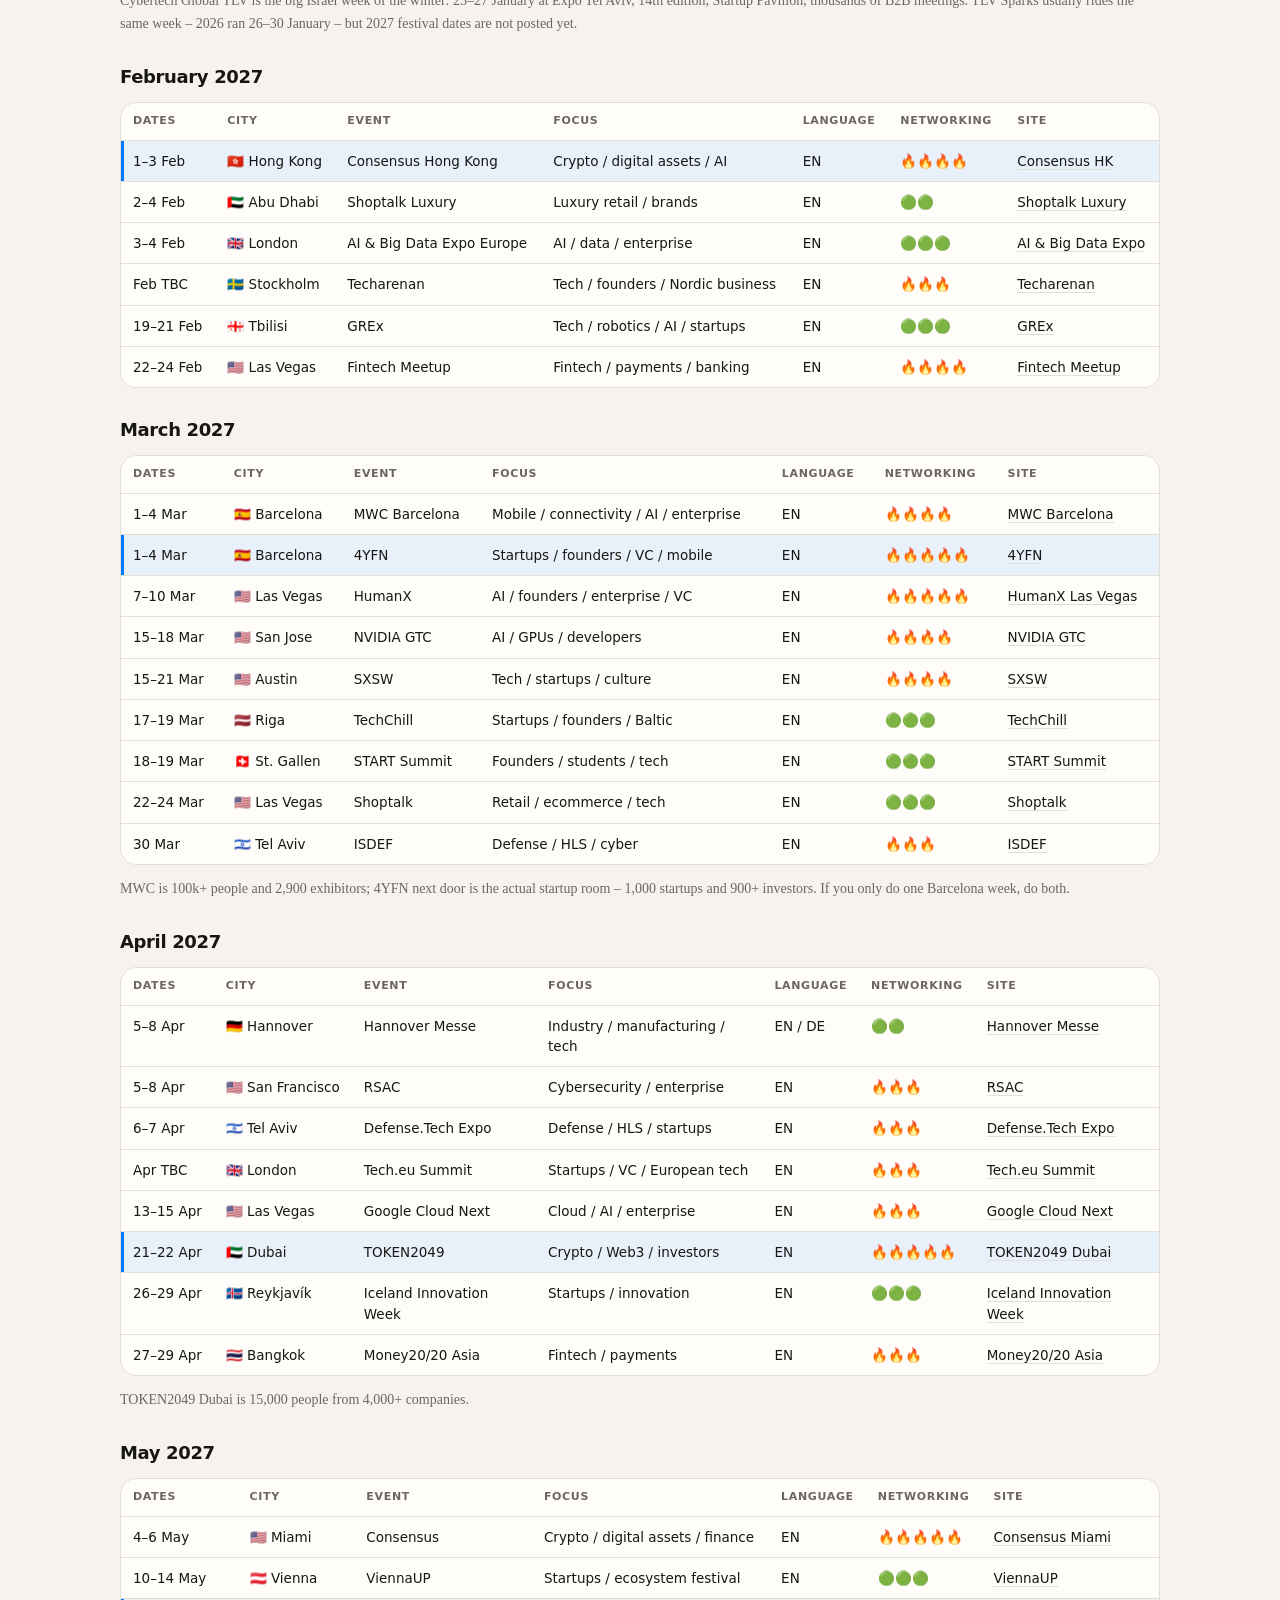
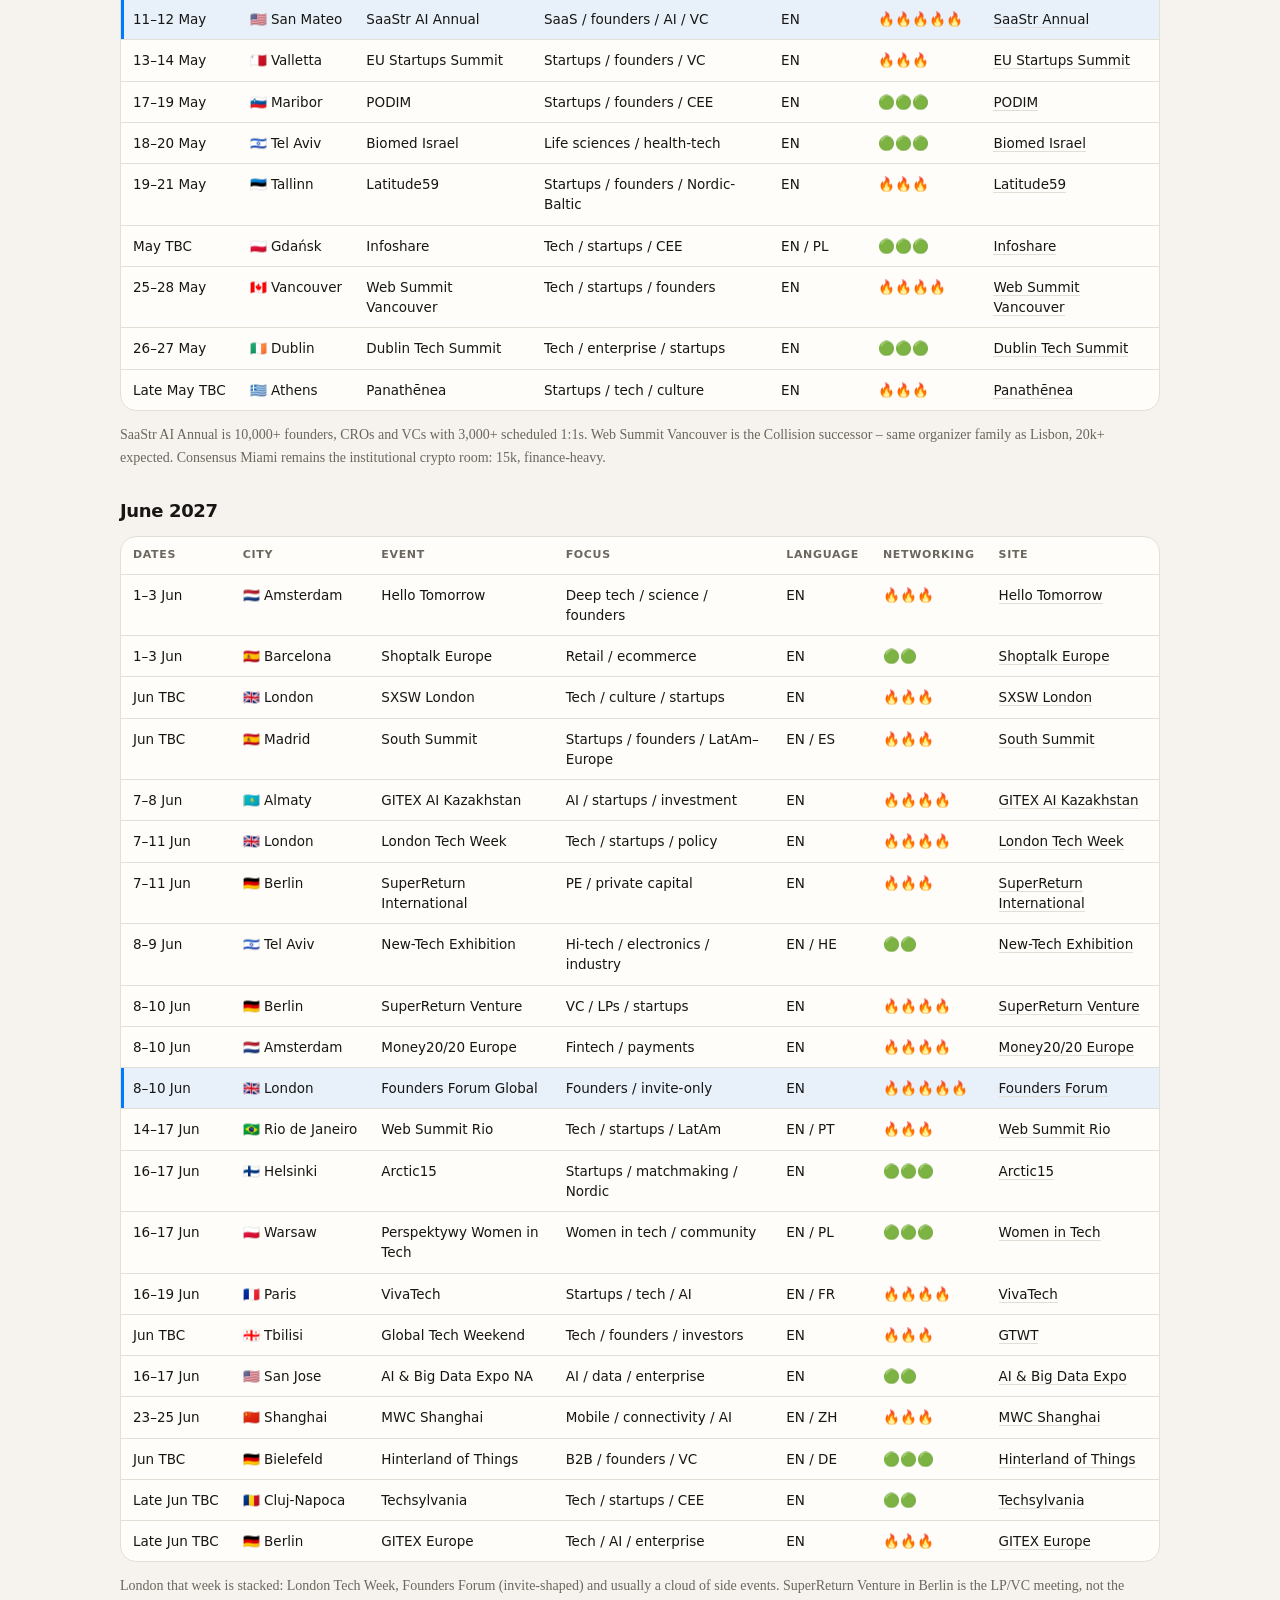
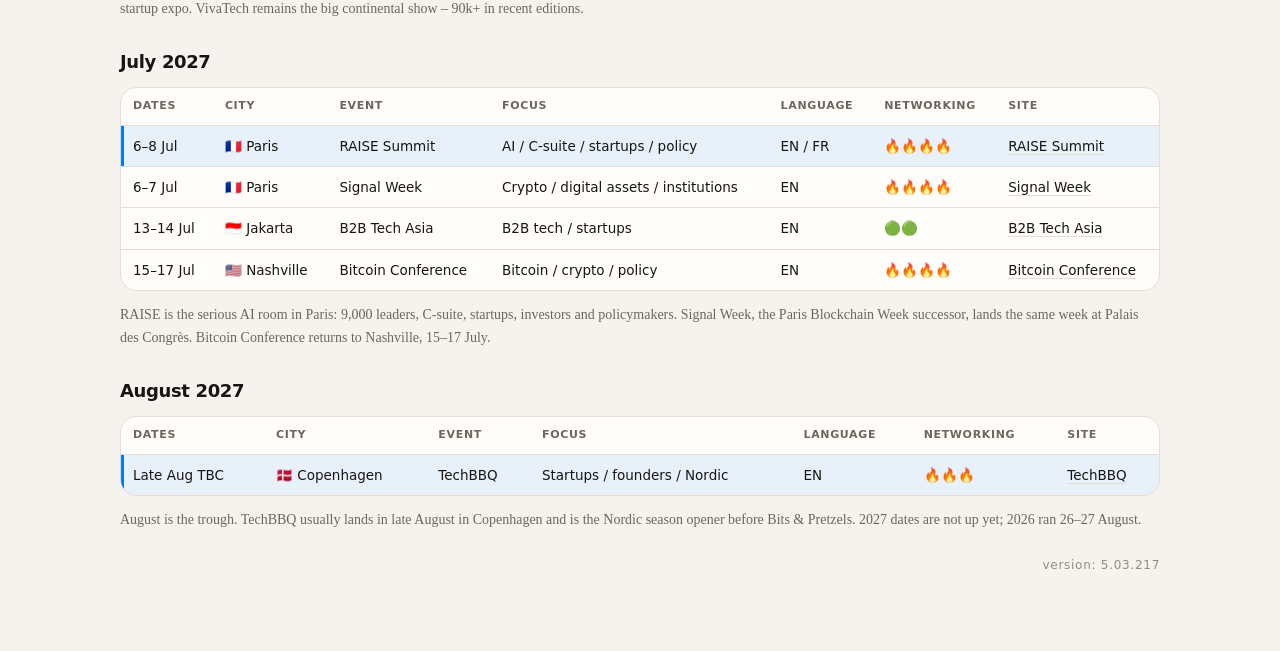
==== commit 50e822c4: "fix links" ====
--- a/index.html
+++ b/index.html
@@ -31,17 +31,17 @@
           <p class="lead">Founder of Passquare &amp; CARDPR</p>
           <p class="lead">Business, Sport, Adventures &amp; Lifestyle</p>
           <ul class="socials">
-            <li><a href="https://linkedin.com/in/proorlov" target="_blank" rel="noreferrer">LinkedIn</a></li>
-            <li><a href="https://instagram.com/proorlov" target="_blank" rel="noreferrer">Instagram</a></li>
-            <li><a href="https://telegram.me/proorlov" target="_blank" rel="noreferrer">Telegram</a></li>
-            <li><a href="https://cal.com/proorlov" title="Meetup" target="_blank" rel="noreferrer">Cal.com</a></li>
+            <li><a href="https://linkedin.com/in/proorlov" target="_blank" rel="noreferrer nofollow">LinkedIn</a></li>
+            <li><a href="https://instagram.com/proorlov" target="_blank" rel="noreferrer nofollow">Instagram</a></li>
+            <li><a href="https://telegram.me/proorlov" target="_blank" rel="noreferrer nofollow">Telegram</a></li>
+            <li><a href="https://cal.com/proorlov" title="Meetup" target="_blank" rel="noreferrer nofollow">Cal.com</a></li>
           </ul>
           <div class="logos" aria-label="Projects">
-            <a class="logo" href="https://passquare.com" target="_blank" rel="noopener noreferrer">
+            <a class="logo" href="https://passquare.com" target="_blank" rel="noopener noreferrer nofollow">
               <img src="assets/passquare.svg" alt="" width="40" height="40" />
               Passquare
             </a>
-            <a class="logo" href="https://cardpr.com" target="_blank" rel="noopener noreferrer">
+            <a class="logo" href="https://cardpr.com" target="_blank" rel="noopener noreferrer nofollow">
               <img src="assets/cardpr.svg" alt="" width="40" height="40" />
               CARDPR
             </a>
@@ -102,7 +102,7 @@
                   <td>Tech / consumer / hardware</td>
                   <td>EN / DE</td>
                   <td>🟡🟡</td>
-                  <td><a href="https://www.ifa-berlin.com/" target="_blank" rel="noopener noreferrer">IFA Berlin</a></td>
+                  <td><a href="https://www.ifa-berlin.com/" target="_blank" rel="noopener noreferrer nofollow">IFA Berlin</a></td>
                 </tr>
                 <tr>
                   <td>9–10 Sep</td>
@@ -111,7 +111,7 @@
                   <td>Finance / capital markets / fintech</td>
                   <td>EN / RU</td>
                   <td>🔥🔥🔥</td>
-                  <td><a href="https://astanafindays.org/" target="_blank" rel="noopener noreferrer">Astana Finance Days</a></td>
+                  <td><a href="https://astanafindays.org/" target="_blank" rel="noopener noreferrer nofollow">Astana Finance Days</a></td>
                 </tr>
                 <tr>
                   <td>9–11 Sep</td>
@@ -120,7 +120,7 @@
                   <td>Fintech / payments / AI</td>
                   <td>EN</td>
                   <td>🔥🔥🔥🔥</td>
-                  <td><a href="https://www.globalfintechfest.com/" target="_blank" rel="noopener noreferrer">Global Fintech Fest</a></td>
+                  <td><a href="https://www.globalfintechfest.com/" target="_blank" rel="noopener noreferrer nofollow">Global Fintech Fest</a></td>
                 </tr>
                 <tr>
                   <td>9–11 Sep</td>
@@ -129,7 +129,7 @@
                   <td>Fintech / banking / startups</td>
                   <td>EN</td>
                   <td>🟢🟢🟢</td>
-                  <td><a href="https://informaconnect.com/finovatefall/" target="_blank" rel="noopener noreferrer">FinovateFall</a></td>
+                  <td><a href="https://informaconnect.com/finovatefall/" target="_blank" rel="noopener noreferrer nofollow">FinovateFall</a></td>
                 </tr>
                 <tr>
                   <td>10 Sep</td>
@@ -138,7 +138,7 @@
                   <td>Cloud / AI / developers</td>
                   <td>EN</td>
                   <td>🟢🟢🟢</td>
-                  <td><a href="https://aws.amazon.com/events/summits/tel-aviv/" target="_blank" rel="noopener noreferrer">AWS Summit Tel Aviv</a></td>
+                  <td><a href="https://aws.amazon.com/events/summits/tel-aviv/" target="_blank" rel="noopener noreferrer nofollow">AWS Summit Tel Aviv</a></td>
                 </tr>
                 <tr>
                   <td>10 Sep</td>
@@ -147,7 +147,7 @@
                   <td>VC / founders</td>
                   <td>EN</td>
                   <td>🔥🔥🔥</td>
-                  <td><a href="https://techcrunch.com/events/strictlyvc-nyc-2026/" target="_blank" rel="noopener noreferrer">StrictlyVC NYC</a></td>
+                  <td><a href="https://techcrunch.com/events/strictlyvc-nyc-2026/" target="_blank" rel="noopener noreferrer nofollow">StrictlyVC NYC</a></td>
                 </tr>
                 <tr>
                   <td>13–15 Sep</td>
@@ -156,7 +156,7 @@
                   <td>Developers / product / community</td>
                   <td>EN</td>
                   <td>🟢🟢🟢</td>
-                  <td><a href="https://shift.infobip.com/" target="_blank" rel="noopener noreferrer">Infobip Shift</a></td>
+                  <td><a href="https://shift.infobip.com/" target="_blank" rel="noopener noreferrer nofollow">Infobip Shift</a></td>
                 </tr>
                 <tr>
                   <td>15–16 Sep</td>
@@ -165,7 +165,7 @@
                   <td>Startups / founders / Nordic tech</td>
                   <td>EN</td>
                   <td>🟢🟢🟢</td>
-                  <td><a href="https://thedropconf.com/" target="_blank" rel="noopener noreferrer">The Drop</a></td>
+                  <td><a href="https://thedropconf.com/" target="_blank" rel="noopener noreferrer nofollow">The Drop</a></td>
                 </tr>
                 <tr>
                   <td>15–17 Sep</td>
@@ -174,7 +174,7 @@
                   <td>SaaS / CRM / enterprise / AI</td>
                   <td>EN</td>
                   <td>🔥🔥🔥</td>
-                  <td><a href="https://www.salesforce.com/dreamforce/" target="_blank" rel="noopener noreferrer">Dreamforce</a></td>
+                  <td><a href="https://www.salesforce.com/dreamforce/" target="_blank" rel="noopener noreferrer nofollow">Dreamforce</a></td>
                 </tr>
                 <tr>
                   <td>16–17 Sep</td>
@@ -183,7 +183,7 @@
                   <td>Blockchain / Web3</td>
                   <td>EN</td>
                   <td>🔥🔥🔥</td>
-                  <td><a href="https://eblockchainconvention.com/" target="_blank" rel="noopener noreferrer">EBC Barcelona</a></td>
+                  <td><a href="https://eblockchainconvention.com/" target="_blank" rel="noopener noreferrer nofollow">EBC Barcelona</a></td>
                 </tr>
                 <tr>
                   <td>17 Sep</td>
@@ -192,7 +192,7 @@
                   <td>Startups / Baltic founders</td>
                   <td>EN</td>
                   <td>🟢🟢</td>
-                  <td><a href="https://www.startupfair.lt/" target="_blank" rel="noopener noreferrer">Startup Fair</a></td>
+                  <td><a href="https://www.startupfair.lt/" target="_blank" rel="noopener noreferrer nofollow">Startup Fair</a></td>
                 </tr>
                 <tr>
                   <td>17–18 Sep</td>
@@ -201,7 +201,7 @@
                   <td>Startups / founders / VC</td>
                   <td>EN</td>
                   <td>🟢🟢🟢</td>
-                  <td><a href="https://startupsummit.io/startup-conference-lisbon-2026" target="_blank" rel="noopener noreferrer">Startup Summit Lisbon</a></td>
+                  <td><a href="https://startupsummit.io/startup-conference-lisbon-2026" target="_blank" rel="noopener noreferrer nofollow">Startup Summit Lisbon</a></td>
                 </tr>
                 <tr>
                   <td>21–25 Sep</td>
@@ -210,7 +210,7 @@
                   <td>Fintech / payments / startups</td>
                   <td>EN</td>
                   <td>🟢🟢🟢</td>
-                  <td><a href="https://www.nordicfintechweek.com/" target="_blank" rel="noopener noreferrer">Nordic Fintech Week</a></td>
+                  <td><a href="https://www.nordicfintechweek.com/" target="_blank" rel="noopener noreferrer nofollow">Nordic Fintech Week</a></td>
                 </tr>
                 <tr>
                   <td>21–24 Sep</td>
@@ -219,7 +219,7 @@
                   <td>Startups / entrepreneurship / policy</td>
                   <td>EN</td>
                   <td>🟢🟢🟢</td>
-                  <td><a href="https://www.genglobal.org/gec" target="_blank" rel="noopener noreferrer">GEC Doha</a></td>
+                  <td><a href="https://www.genglobal.org/gec" target="_blank" rel="noopener noreferrer nofollow">GEC Doha</a></td>
                 </tr>
                 <tr class="event-main">
                   <td>22–24 Sep</td>
@@ -228,7 +228,7 @@
                   <td>AI / founders / VC / enterprise</td>
                   <td>EN</td>
                   <td>🔥🔥🔥🔥</td>
-                  <td><a href="https://www.humanx.co/europe/" target="_blank" rel="noopener noreferrer">HumanX Amsterdam</a></td>
+                  <td><a href="https://www.humanx.co/europe/" target="_blank" rel="noopener noreferrer nofollow">HumanX Amsterdam</a></td>
                 </tr>
                 <tr>
                   <td>22–24 Sep</td>
@@ -237,7 +237,7 @@
                   <td>Retail / ecommerce / tech</td>
                   <td>EN</td>
                   <td>🟢🟢🟢</td>
-                  <td><a href="https://shoptalk.com/" target="_blank" rel="noopener noreferrer">Shoptalk</a></td>
+                  <td><a href="https://shoptalk.com/" target="_blank" rel="noopener noreferrer nofollow">Shoptalk</a></td>
                 </tr>
                 <tr>
                   <td>22–24 Sep</td>
@@ -246,7 +246,7 @@
                   <td>Tech / founders / investors</td>
                   <td>EN</td>
                   <td>🔥🔥🔥</td>
-                  <td><a href="https://elevatefestival.ca/" target="_blank" rel="noopener noreferrer">Elevate</a></td>
+                  <td><a href="https://elevatefestival.ca/" target="_blank" rel="noopener noreferrer nofollow">Elevate</a></td>
                 </tr>
                 <tr>
                   <td>22–24 Sep</td>
@@ -255,7 +255,7 @@
                   <td>Ecommerce / payments / retail tech</td>
                   <td>EN</td>
                   <td>🟢🟢🟢</td>
-                  <td><a href="https://www.terrapinn.com/exhibition/seamless-middle-east/index.stm" target="_blank" rel="noopener noreferrer">Seamless ME</a></td>
+                  <td><a href="https://www.terrapinn.com/exhibition/seamless-middle-east/index.stm" target="_blank" rel="noopener noreferrer nofollow">Seamless ME</a></td>
                 </tr>
                 <tr>
                   <td>23–24 Sep</td>
@@ -264,7 +264,7 @@
                   <td>Digital / marketing / AI</td>
                   <td>EN / DE</td>
                   <td>🟢🟢</td>
-                  <td><a href="https://www.dmexco.com/" target="_blank" rel="noopener noreferrer">DMEXCO</a></td>
+                  <td><a href="https://www.dmexco.com/" target="_blank" rel="noopener noreferrer nofollow">DMEXCO</a></td>
                 </tr>
                 <tr>
                   <td>28–30 Sep</td>
@@ -273,7 +273,7 @@
                   <td>Founders / VC / startups</td>
                   <td>EN</td>
                   <td>🔥🔥🔥🔥🔥</td>
-                  <td><a href="https://www.bitsandpretzels.com/" target="_blank" rel="noopener noreferrer">Bits &amp; Pretzels</a></td>
+                  <td><a href="https://www.bitsandpretzels.com/" target="_blank" rel="noopener noreferrer nofollow">Bits &amp; Pretzels</a></td>
                 </tr>
                 <tr>
                   <td>28 Sep – 1 Oct</td>
@@ -282,7 +282,7 @@
                   <td>Banking / payments / fintech</td>
                   <td>EN</td>
                   <td>🔥🔥🔥🔥</td>
-                  <td><a href="https://www.sibos.com/" target="_blank" rel="noopener noreferrer">Sibos</a></td>
+                  <td><a href="https://www.sibos.com/" target="_blank" rel="noopener noreferrer nofollow">Sibos</a></td>
                 </tr>
                 <tr>
                   <td>30 Sep – 1 Oct</td>
@@ -291,7 +291,7 @@
                   <td>Scaleups / founders / VC</td>
                   <td>EN</td>
                   <td>🔥🔥🔥🔥</td>
-                  <td><a href="https://www.summit.sifted.eu/" target="_blank" rel="noopener noreferrer">Sifted Summit</a></td>
+                  <td><a href="https://www.summit.sifted.eu/" target="_blank" rel="noopener noreferrer nofollow">Sifted Summit</a></td>
                 </tr>
               </tbody>
             </table>
@@ -324,7 +324,7 @@
                   <td>AI / startups / investment</td>
                   <td>EN / RU</td>
                   <td>🔥🔥🔥🔥</td>
-                  <td><a href="https://digitalbridge.ai/en/" target="_blank" rel="noopener noreferrer">Digital Bridge</a></td>
+                  <td><a href="https://digitalbridge.ai/en/" target="_blank" rel="noopener noreferrer nofollow">Digital Bridge</a></td>
                 </tr>
 <tr>
                   <td>6–8 Oct</td>
@@ -333,7 +333,7 @@
                   <td>Startups / tech / founders</td>
                   <td>EN</td>
                   <td>🟢🟢🟢</td>
-                  <td><a href="https://www.howtoweb.co/" target="_blank" rel="noopener noreferrer">How to Web</a></td>
+                  <td><a href="https://www.howtoweb.co/" target="_blank" rel="noopener noreferrer nofollow">How to Web</a></td>
                 </tr>
                 <tr>
                   <td>7–8 Oct</td>
@@ -342,7 +342,7 @@
                   <td>AI / startups / enterprise</td>
                   <td>EN</td>
                   <td>🔥🔥🔥🔥</td>
-                  <td><a href="https://worldsummit.ai/" target="_blank" rel="noopener noreferrer">World Summit AI</a></td>
+                  <td><a href="https://worldsummit.ai/" target="_blank" rel="noopener noreferrer nofollow">World Summit AI</a></td>
                 </tr>
                 <tr class="event-main">
                   <td>7–8 Oct</td>
@@ -351,7 +351,7 @@
                   <td>Crypto / Web3 / investors</td>
                   <td>EN</td>
                   <td>🔥🔥🔥🔥🔥</td>
-                  <td><a href="https://www.token2049.com/singapore" target="_blank" rel="noopener noreferrer">TOKEN2049 Singapore</a></td>
+                  <td><a href="https://www.token2049.com/singapore" target="_blank" rel="noopener noreferrer nofollow">TOKEN2049 Singapore</a></td>
                 </tr>
                 <tr>
                   <td>7–9 Oct</td>
@@ -360,7 +360,7 @@
                   <td>Startups / founders / VC</td>
                   <td>EN</td>
                   <td>🔥🔥🔥🔥</td>
-                  <td><a href="https://wavebyvento.com/" target="_blank" rel="noopener noreferrer">Wave by Vento</a></td>
+                  <td><a href="https://wavebyvento.com/" target="_blank" rel="noopener noreferrer nofollow">Wave by Vento</a></td>
                 </tr>
                 <tr>
                   <td>8–10 Oct</td>
@@ -369,7 +369,7 @@
                   <td>Tech / founders / Russian-speaking digital</td>
                   <td>RU</td>
                   <td>🔥🔥🔥🔥🔥</td>
-                  <td><a href="https://relocationsummit.com/" target="_blank" rel="noopener noreferrer">Re:Location Summit</a></td>
+                  <td><a href="https://relocationsummit.com/" target="_blank" rel="noopener noreferrer nofollow">Re:Location Summit</a></td>
                 </tr>
                 <tr>
                   <td>13–14 Oct</td>
@@ -378,7 +378,7 @@
                   <td>SaaS / founders / VC</td>
                   <td>EN</td>
                   <td>🔥🔥🔥</td>
-                  <td><a href="https://saastock.com/" target="_blank" rel="noopener noreferrer">SaaStock</a></td>
+                  <td><a href="https://saastock.com/" target="_blank" rel="noopener noreferrer nofollow">SaaStock</a></td>
                 </tr>
                 <tr>
                   <td>13–16 Oct</td>
@@ -387,7 +387,7 @@
                   <td>Startups / VC / tech</td>
                   <td>EN</td>
                   <td>🔥🔥🔥🔥</td>
-                  <td><a href="https://techcrunch.com/events/" target="_blank" rel="noopener noreferrer">TechCrunch Disrupt</a></td>
+                  <td><a href="https://techcrunch.com/events/" target="_blank" rel="noopener noreferrer nofollow">TechCrunch Disrupt</a></td>
                 </tr>
                 <tr>
                   <td>18–21 Oct</td>
@@ -396,7 +396,7 @@
                   <td>Fintech / payments / banking</td>
                   <td>EN</td>
                   <td>🔥🔥🔥🔥</td>
-                  <td><a href="https://us.money2020.com/" target="_blank" rel="noopener noreferrer">Money20/20 USA</a></td>
+                  <td><a href="https://us.money2020.com/" target="_blank" rel="noopener noreferrer nofollow">Money20/20 USA</a></td>
                 </tr>
                 <tr>
                   <td>19–23 Oct</td>
@@ -405,7 +405,7 @@
                   <td>Startups / innovation / investors</td>
                   <td>EN</td>
                   <td>🟢🟢🟢</td>
-                  <td><a href="https://oiw.no/" target="_blank" rel="noopener noreferrer">Oslo Innovation Week</a></td>
+                  <td><a href="https://oiw.no/" target="_blank" rel="noopener noreferrer nofollow">Oslo Innovation Week</a></td>
                 </tr>
                 <tr>
                   <td>20–21 Oct</td>
@@ -414,7 +414,7 @@
                   <td>AI / data / enterprise</td>
                   <td>EN</td>
                   <td>🟢🟢🟢</td>
-                  <td><a href="https://www.ai-expo.net/europe/" target="_blank" rel="noopener noreferrer">AI &amp; Big Data Expo</a></td>
+                  <td><a href="https://www.ai-expo.net/europe/" target="_blank" rel="noopener noreferrer nofollow">AI &amp; Big Data Expo</a></td>
                 </tr>
                 <tr>
                   <td>21 Oct</td>
@@ -423,7 +423,7 @@
                   <td>AI / founders / enterprise</td>
                   <td>EN</td>
                   <td>🔥🔥🔥</td>
-                  <td><a href="https://events.lynx.co/future-of-ai/" target="_blank" rel="noopener noreferrer">Future of AI</a></td>
+                  <td><a href="https://events.lynx.co/future-of-ai/" target="_blank" rel="noopener noreferrer nofollow">Future of AI</a></td>
                 </tr>
                 <tr>
                   <td>21–22 Oct</td>
@@ -432,7 +432,7 @@
                   <td>Startups / tech / investors</td>
                   <td>EN / ES</td>
                   <td>🔥🔥🔥</td>
-                  <td><a href="https://valenciadigitalsummit.com/" target="_blank" rel="noopener noreferrer">VDS</a></td>
+                  <td><a href="https://valenciadigitalsummit.com/" target="_blank" rel="noopener noreferrer nofollow">VDS</a></td>
                 </tr>
                 <tr>
                   <td>22–25 Oct</td>
@@ -441,7 +441,7 @@
                   <td>Tech / robotics / AI / startups</td>
                   <td>EN</td>
                   <td>🟢🟢🟢</td>
-                  <td><a href="https://grexglobal.com/" target="_blank" rel="noopener noreferrer">GREx</a></td>
+                  <td><a href="https://grexglobal.com/" target="_blank" rel="noopener noreferrer nofollow">GREx</a></td>
                 </tr>
                 <tr>
                   <td>27–29 Oct</td>
@@ -450,7 +450,7 @@
                   <td>Deep tech / startups / innovation</td>
                   <td>EN</td>
                   <td>🟢🟢🟢</td>
-                  <td><a href="https://www.switchsg.org/" target="_blank" rel="noopener noreferrer">SWITCH</a></td>
+                  <td><a href="https://www.switchsg.org/" target="_blank" rel="noopener noreferrer nofollow">SWITCH</a></td>
                 </tr>
                 <tr>
                   <td>27–28 Oct</td>
@@ -459,7 +459,7 @@
                   <td>Fintech / policy / payments</td>
                   <td>EN</td>
                   <td>🔥🔥🔥</td>
-                  <td><a href="https://tbilisifinancesummit.gftn.co/" target="_blank" rel="noopener noreferrer">Tbilisi Finance Summit</a></td>
+                  <td><a href="https://tbilisifinancesummit.gftn.co/" target="_blank" rel="noopener noreferrer nofollow">Tbilisi Finance Summit</a></td>
                 </tr>
                 <tr>
                   <td>28–29 Oct</td>
@@ -468,7 +468,7 @@
                   <td>Fintech / payments / startups</td>
                   <td>EN</td>
                   <td>🔥🔥🔥</td>
-                  <td><a href="https://fintechweektelaviv.com/" target="_blank" rel="noopener noreferrer">Fintech Week Tel Aviv</a></td>
+                  <td><a href="https://fintechweektelaviv.com/" target="_blank" rel="noopener noreferrer nofollow">Fintech Week Tel Aviv</a></td>
                 </tr>
                 <tr>
                   <td>28–29 Oct</td>
@@ -477,7 +477,7 @@
                   <td>Founders / CEOs / VC</td>
                   <td>EN / HE</td>
                   <td>🔥🔥🔥🔥</td>
-                  <td><a href="https://tech1.co.il/" target="_blank" rel="noopener noreferrer">TECH1</a></td>
+                  <td><a href="https://tech1.co.il/" target="_blank" rel="noopener noreferrer nofollow">TECH1</a></td>
                 </tr>
                 <tr>
                   <td>29 Oct</td>
@@ -486,7 +486,7 @@
                   <td>Mobile / apps / games / adtech</td>
                   <td>EN</td>
                   <td>🟢🟢🟢</td>
-                  <td><a href="https://israelmobilesummit.com/" target="_blank" rel="noopener noreferrer">Israel Mobile Summit</a></td>
+                  <td><a href="https://israelmobilesummit.com/" target="_blank" rel="noopener noreferrer nofollow">Israel Mobile Summit</a></td>
                 </tr>
                 <tr>
                   <td>29–30 Oct</td>
@@ -495,7 +495,7 @@
                   <td>Startups / SEE / founders</td>
                   <td>EN</td>
                   <td>🟢🟢🟢</td>
-                  <td><a href="https://www.startupcrossroads.com/" target="_blank" rel="noopener noreferrer">Crossroads</a></td>
+                  <td><a href="https://www.startupcrossroads.com/" target="_blank" rel="noopener noreferrer nofollow">Crossroads</a></td>
                 </tr>
                 <tr>
                   <td>30–31 Oct</td>
@@ -504,7 +504,7 @@
                   <td>Crypto / fintech / Web3</td>
                   <td>EN</td>
                   <td>🟢🟢🟢</td>
-                  <td><a href="https://www.dgfi.io/conference/dgfi-2026" target="_blank" rel="noopener noreferrer">Degamefi</a></td>
+                  <td><a href="https://www.dgfi.io/conference/dgfi-2026" target="_blank" rel="noopener noreferrer nofollow">Degamefi</a></td>
                 </tr>
               </tbody>
             </table>
@@ -537,7 +537,7 @@
                   <td>Fintech / capital / regulation</td>
                   <td>EN</td>
                   <td>🔥🔥🔥</td>
-                  <td><a href="https://www.dubaifintechsummit.com/" target="_blank" rel="noopener noreferrer">Dubai FinTech Summit</a></td>
+                  <td><a href="https://www.dubaifintechsummit.com/" target="_blank" rel="noopener noreferrer nofollow">Dubai FinTech Summit</a></td>
                 </tr>
                 <tr>
                   <td>2–6 Nov</td>
@@ -546,7 +546,7 @@
                   <td>Fintech / startups / Web3</td>
                   <td>EN / ZH</td>
                   <td>🔥🔥🔥</td>
-                  <td><a href="https://www.fintechweek.hk/" target="_blank" rel="noopener noreferrer">HK FinTech Week</a></td>
+                  <td><a href="https://www.fintechweek.hk/" target="_blank" rel="noopener noreferrer nofollow">HK FinTech Week</a></td>
                 </tr>
                 <tr>
                   <td>4 Nov</td>
@@ -555,7 +555,7 @@
                   <td>Founders / VC / scaling</td>
                   <td>EN</td>
                   <td>🔥🔥🔥</td>
-                  <td><a href="https://techcrunch.com/events/techcrunch-founder-summit-2026/" target="_blank" rel="noopener noreferrer">TC Founder Summit</a></td>
+                  <td><a href="https://techcrunch.com/events/techcrunch-founder-summit-2026/" target="_blank" rel="noopener noreferrer nofollow">TC Founder Summit</a></td>
                 </tr>
 <tr>
                   <td>4–5 Nov</td>
@@ -564,7 +564,7 @@
                   <td>Enterprise tech / cloud / AI</td>
                   <td>ES / EN</td>
                   <td>🟢🟢</td>
-                  <td><a href="https://www.techshowmadrid.es/en" target="_blank" rel="noopener noreferrer">Madrid Tech Show</a></td>
+                  <td><a href="https://www.techshowmadrid.es/en" target="_blank" rel="noopener noreferrer nofollow">Madrid Tech Show</a></td>
                 </tr>
                 <tr>
                   <td>5–6 Nov</td>
@@ -573,7 +573,7 @@
                   <td>Startups / founders / investors</td>
                   <td>EN / DE</td>
                   <td>🟢🟢🟢</td>
-                  <td><a href="https://www.startup-nights.ch/" target="_blank" rel="noopener noreferrer">Startup Nights</a></td>
+                  <td><a href="https://www.startup-nights.ch/" target="_blank" rel="noopener noreferrer nofollow">Startup Nights</a></td>
                 </tr>
                 <tr>
                   <td>6–15 Nov</td>
@@ -582,7 +582,7 @@
                   <td>Tech / startups / community</td>
                   <td>EN / PT</td>
                   <td>🔥🔥🔥🔥</td>
-                  <td><a href="https://portugaltechweek.com/" target="_blank" rel="noopener noreferrer">Portugal Tech Week</a></td>
+                  <td><a href="https://portugaltechweek.com/" target="_blank" rel="noopener noreferrer nofollow">Portugal Tech Week</a></td>
                 </tr>
                 <tr>
                   <td>9–11 Nov</td>
@@ -591,7 +591,7 @@
                   <td>AI / research / startups</td>
                   <td>EN</td>
                   <td>🔥🔥🔥</td>
-                  <td><a href="https://ai-week.com/" target="_blank" rel="noopener noreferrer">AI Week</a></td>
+                  <td><a href="https://ai-week.com/" target="_blank" rel="noopener noreferrer nofollow">AI Week</a></td>
                 </tr>
                 <tr>
                   <td>9–12 Nov</td>
@@ -600,7 +600,7 @@
                   <td>Cyber / defense / research</td>
                   <td>EN</td>
                   <td>🔥🔥🔥</td>
-                  <td><a href="https://cyberweektau.com/" target="_blank" rel="noopener noreferrer">Cyber Week</a></td>
+                  <td><a href="https://cyberweektau.com/" target="_blank" rel="noopener noreferrer nofollow">Cyber Week</a></td>
                 </tr>
                 <tr>
                   <td>9–12 Nov</td>
@@ -609,7 +609,7 @@
                   <td>Tech / AI / founders / investors</td>
                   <td>EN</td>
                   <td>🔥🔥🔥🔥</td>
-                  <td><a href="https://websummit.com/" target="_blank" rel="noopener noreferrer">Web Summit</a></td>
+                  <td><a href="https://websummit.com/" target="_blank" rel="noopener noreferrer nofollow">Web Summit</a></td>
                 </tr>
                 <tr>
                   <td>17 Nov</td>
@@ -618,7 +618,7 @@
                   <td>Startups / VC / pre-seed–A</td>
                   <td>HE / EN</td>
                   <td>🔥🔥🔥</td>
-                  <td><a href="https://www.calcalist-conferences-2026.co.il/roadshow" target="_blank" rel="noopener noreferrer">RoadShow+</a></td>
+                  <td><a href="https://www.calcalist-conferences-2026.co.il/roadshow" target="_blank" rel="noopener noreferrer nofollow">RoadShow+</a></td>
                 </tr>
                 <tr>
                   <td>17–19 Nov</td>
@@ -627,7 +627,7 @@
                   <td>Tech / emerging markets / startups</td>
                   <td>EN</td>
                   <td>🟢🟢🟢</td>
-                  <td><a href="https://africatechfestival.com/" target="_blank" rel="noopener noreferrer">Africa Tech Festival</a></td>
+                  <td><a href="https://africatechfestival.com/" target="_blank" rel="noopener noreferrer nofollow">Africa Tech Festival</a></td>
                 </tr>
                 <tr class="event-main">
                   <td>18–19 Nov</td>
@@ -636,7 +636,7 @@
                   <td>Founders / VC / startups</td>
                   <td>EN</td>
                   <td>🔥🔥🔥🔥🔥</td>
-                  <td><a href="https://www.slush.org/" target="_blank" rel="noopener noreferrer">Slush</a></td>
+                  <td><a href="https://www.slush.org/" target="_blank" rel="noopener noreferrer nofollow">Slush</a></td>
                 </tr>
                 <tr>
                   <td>18–20 Nov</td>
@@ -645,7 +645,7 @@
                   <td>Fintech / payments / finance</td>
                   <td>EN</td>
                   <td>🔥🔥🔥</td>
-                  <td><a href="https://www.fintechfestival.sg/" target="_blank" rel="noopener noreferrer">Singapore FinTech Festival</a></td>
+                  <td><a href="https://www.fintechfestival.sg/" target="_blank" rel="noopener noreferrer nofollow">Singapore FinTech Festival</a></td>
                 </tr>
                 <tr>
                   <td>30 Nov – 4 Dec</td>
@@ -654,7 +654,7 @@
                   <td>Cloud / AI / developers</td>
                   <td>EN</td>
                   <td>🔥🔥🔥</td>
-                  <td><a href="https://reinvent.awsevents.com/" target="_blank" rel="noopener noreferrer">AWS re:Invent</a></td>
+                  <td><a href="https://reinvent.awsevents.com/" target="_blank" rel="noopener noreferrer nofollow">AWS re:Invent</a></td>
                 </tr>
               </tbody>
             </table>
@@ -687,7 +687,7 @@
                   <td>Crypto / Web3 / AI</td>
                   <td>EN / RU</td>
                   <td>🔥🔥🔥🔥🔥</td>
-                  <td><a href="https://blockchain-life.com/" target="_blank" rel="noopener noreferrer">Blockchain Life</a></td>
+                  <td><a href="https://blockchain-life.com/" target="_blank" rel="noopener noreferrer nofollow">Blockchain Life</a></td>
                 </tr>
                 <tr>
                   <td>1–2 Dec</td>
@@ -696,7 +696,7 @@
                   <td>SaaS / founders / operators</td>
                   <td>EN</td>
                   <td>🔥🔥🔥</td>
-                  <td><a href="https://www.saastr.com/" target="_blank" rel="noopener noreferrer">SaaStr</a></td>
+                  <td><a href="https://www.saastr.com/" target="_blank" rel="noopener noreferrer nofollow">SaaStr</a></td>
                 </tr>
                 <tr>
                   <td>2 Dec</td>
@@ -705,7 +705,7 @@
                   <td>Startups / VC</td>
                   <td>EN</td>
                   <td>🔥🔥🔥</td>
-                  <td><a href="https://luma.com/wayqfdqd" target="_blank" rel="noopener noreferrer">NEXT Summit</a></td>
+                  <td><a href="https://luma.com/wayqfdqd" target="_blank" rel="noopener noreferrer nofollow">NEXT Summit</a></td>
                 </tr>
                 <tr>
                   <td>7–11 Dec</td>
@@ -714,7 +714,7 @@
                   <td>Tech / AI / enterprise / startups</td>
                   <td>EN</td>
                   <td>🔥🔥🔥🔥</td>
-                  <td><a href="https://www.gitex.com/" target="_blank" rel="noopener noreferrer">GITEX Global</a></td>
+                  <td><a href="https://www.gitex.com/" target="_blank" rel="noopener noreferrer nofollow">GITEX Global</a></td>
                 </tr>
                 <tr class="event-main">
                   <td>8–10 Dec</td>
@@ -723,7 +723,7 @@
                   <td>Startups / founders / VC</td>
                   <td>EN</td>
                   <td>🔥🔥🔥🔥🔥</td>
-                  <td><a href="https://expandnorthstar.com/" target="_blank" rel="noopener noreferrer">Expand North Star</a></td>
+                  <td><a href="https://expandnorthstar.com/" target="_blank" rel="noopener noreferrer nofollow">Expand North Star</a></td>
                 </tr>
                 <tr>
                   <td>9–11 Dec</td>
@@ -732,7 +732,7 @@
                   <td>Startups / founders / VC</td>
                   <td>EN / KO</td>
                   <td>🔥🔥🔥🔥</td>
-                  <td><a href="https://www.comeup.org/en" target="_blank" rel="noopener noreferrer">COMEUP</a></td>
+                  <td><a href="https://www.comeup.org/en" target="_blank" rel="noopener noreferrer nofollow">COMEUP</a></td>
                 </tr>
               </tbody>
             </table>
@@ -765,7 +765,7 @@
                   <td>Consumer tech / hardware / AI</td>
                   <td>EN</td>
                   <td>🔥🔥🔥🔥</td>
-                  <td><a href="https://www.ces.tech/" target="_blank" rel="noopener noreferrer">CES</a></td>
+                  <td><a href="https://www.ces.tech/" target="_blank" rel="noopener noreferrer nofollow">CES</a></td>
                 </tr>
                 <tr>
                   <td>10–12 Jan</td>
@@ -774,7 +774,7 @@
                   <td>Retail / tech / commerce</td>
                   <td>EN</td>
                   <td>🟢🟢🟢</td>
-                  <td><a href="https://nrfbigshow.nrf.com/" target="_blank" rel="noopener noreferrer">NRF</a></td>
+                  <td><a href="https://nrfbigshow.nrf.com/" target="_blank" rel="noopener noreferrer nofollow">NRF</a></td>
                 </tr>
                 <tr>
                   <td>18–22 Jan</td>
@@ -783,7 +783,7 @@
                   <td>Policy / business / capital</td>
                   <td>EN</td>
                   <td>🔥🔥🔥🔥</td>
-                  <td><a href="https://www.weforum.org/" target="_blank" rel="noopener noreferrer">World Economic Forum</a></td>
+                  <td><a href="https://www.weforum.org/" target="_blank" rel="noopener noreferrer nofollow">World Economic Forum</a></td>
                 </tr>
                 <tr class="event-main">
                   <td>25–27 Jan</td>
@@ -792,7 +792,7 @@
                   <td>Cyber / startups / defense</td>
                   <td>EN</td>
                   <td>🔥🔥🔥🔥🔥</td>
-                  <td><a href="https://www.cybertechisrael.com/" target="_blank" rel="noopener noreferrer">Cybertech Global</a></td>
+                  <td><a href="https://www.cybertechisrael.com/" target="_blank" rel="noopener noreferrer nofollow">Cybertech Global</a></td>
                 </tr>
                 <tr>
                   <td>26–28 Jan</td>
@@ -801,7 +801,7 @@
                   <td>Startups / founders / Baltic</td>
                   <td>EN</td>
                   <td>🟢🟢🟢</td>
-                  <td><a href="https://www.startupday.ee/" target="_blank" rel="noopener noreferrer">sTARTUp Day</a></td>
+                  <td><a href="https://www.startupday.ee/" target="_blank" rel="noopener noreferrer nofollow">sTARTUp Day</a></td>
                 </tr>
               </tbody>
             </table>
@@ -834,7 +834,7 @@
                   <td>Crypto / digital assets / AI</td>
                   <td>EN</td>
                   <td>🔥🔥🔥🔥</td>
-                  <td><a href="https://consensus-hongkong.coindesk.com/" target="_blank" rel="noopener noreferrer">Consensus HK</a></td>
+                  <td><a href="https://consensus-hongkong.coindesk.com/" target="_blank" rel="noopener noreferrer nofollow">Consensus HK</a></td>
                 </tr>
                 <tr>
                   <td>2–4 Feb</td>
@@ -843,7 +843,7 @@
                   <td>Luxury retail / brands</td>
                   <td>EN</td>
                   <td>🟢🟢</td>
-                  <td><a href="https://shoptalk.com/" target="_blank" rel="noopener noreferrer">Shoptalk Luxury</a></td>
+                  <td><a href="https://shoptalk.com/" target="_blank" rel="noopener noreferrer nofollow">Shoptalk Luxury</a></td>
                 </tr>
                 <tr>
                   <td>3–4 Feb</td>
@@ -852,7 +852,7 @@
                   <td>AI / data / enterprise</td>
                   <td>EN</td>
                   <td>🟢🟢🟢</td>
-                  <td><a href="https://www.ai-expo.net/europe/" target="_blank" rel="noopener noreferrer">AI &amp; Big Data Expo</a></td>
+                  <td><a href="https://www.ai-expo.net/europe/" target="_blank" rel="noopener noreferrer nofollow">AI &amp; Big Data Expo</a></td>
                 </tr>
                 <tr>
                   <td>Feb TBC</td>
@@ -861,7 +861,7 @@
                   <td>Tech / founders / Nordic business</td>
                   <td>EN</td>
                   <td>🔥🔥🔥</td>
-                  <td><a href="https://techarena.se/" target="_blank" rel="noopener noreferrer">Techarenan</a></td>
+                  <td><a href="https://techarena.se/" target="_blank" rel="noopener noreferrer nofollow">Techarenan</a></td>
                 </tr>
                 <tr>
                   <td>19–21 Feb</td>
@@ -870,7 +870,7 @@
                   <td>Tech / robotics / AI / startups</td>
                   <td>EN</td>
                   <td>🟢🟢🟢</td>
-                  <td><a href="https://grexglobal.com/" target="_blank" rel="noopener noreferrer">GREx</a></td>
+                  <td><a href="https://grexglobal.com/" target="_blank" rel="noopener noreferrer nofollow">GREx</a></td>
                 </tr>
                 <tr>
                   <td>22–24 Feb</td>
@@ -879,7 +879,7 @@
                   <td>Fintech / payments / banking</td>
                   <td>EN</td>
                   <td>🔥🔥🔥🔥</td>
-                  <td><a href="https://fintechmeetup.com/" target="_blank" rel="noopener noreferrer">Fintech Meetup</a></td>
+                  <td><a href="https://fintechmeetup.com/" target="_blank" rel="noopener noreferrer nofollow">Fintech Meetup</a></td>
                 </tr>
               </tbody>
             </table>
@@ -909,7 +909,7 @@
                   <td>Mobile / connectivity / AI / enterprise</td>
                   <td>EN</td>
                   <td>🔥🔥🔥🔥</td>
-                  <td><a href="https://www.mwcbarcelona.com/" target="_blank" rel="noopener noreferrer">MWC Barcelona</a></td>
+                  <td><a href="https://www.mwcbarcelona.com/" target="_blank" rel="noopener noreferrer nofollow">MWC Barcelona</a></td>
                 </tr>
                 <tr class="event-main">
                   <td>1–4 Mar</td>
@@ -918,7 +918,7 @@
                   <td>Startups / founders / VC / mobile</td>
                   <td>EN</td>
                   <td>🔥🔥🔥🔥🔥</td>
-                  <td><a href="https://www.4yfn.com/" target="_blank" rel="noopener noreferrer">4YFN</a></td>
+                  <td><a href="https://www.4yfn.com/" target="_blank" rel="noopener noreferrer nofollow">4YFN</a></td>
                 </tr>
                 <tr>
                   <td>7–10 Mar</td>
@@ -927,7 +927,7 @@
                   <td>AI / founders / enterprise / VC</td>
                   <td>EN</td>
                   <td>🔥🔥🔥🔥🔥</td>
-                  <td><a href="https://www.humanx.co/us/" target="_blank" rel="noopener noreferrer">HumanX Las Vegas</a></td>
+                  <td><a href="https://www.humanx.co/us/" target="_blank" rel="noopener noreferrer nofollow">HumanX Las Vegas</a></td>
                 </tr>
                 <tr>
                   <td>15–18 Mar</td>
@@ -936,7 +936,7 @@
                   <td>AI / GPUs / developers</td>
                   <td>EN</td>
                   <td>🔥🔥🔥🔥</td>
-                  <td><a href="https://www.nvidia.com/gtc/" target="_blank" rel="noopener noreferrer">NVIDIA GTC</a></td>
+                  <td><a href="https://www.nvidia.com/gtc/" target="_blank" rel="noopener noreferrer nofollow">NVIDIA GTC</a></td>
                 </tr>
                 <tr>
                   <td>15–21 Mar</td>
@@ -945,7 +945,7 @@
                   <td>Tech / startups / culture</td>
                   <td>EN</td>
                   <td>🔥🔥🔥🔥</td>
-                  <td><a href="https://www.sxsw.com/" target="_blank" rel="noopener noreferrer">SXSW</a></td>
+                  <td><a href="https://www.sxsw.com/" target="_blank" rel="noopener noreferrer nofollow">SXSW</a></td>
                 </tr>
                 <tr>
                   <td>17–19 Mar</td>
@@ -954,7 +954,7 @@
                   <td>Startups / founders / Baltic</td>
                   <td>EN</td>
                   <td>🟢🟢🟢</td>
-                  <td><a href="https://techchill.co/" target="_blank" rel="noopener noreferrer">TechChill</a></td>
+                  <td><a href="https://techchill.co/" target="_blank" rel="noopener noreferrer nofollow">TechChill</a></td>
                 </tr>
                 <tr>
                   <td>18–19 Mar</td>
@@ -963,7 +963,7 @@
                   <td>Founders / students / tech</td>
                   <td>EN</td>
                   <td>🟢🟢🟢</td>
-                  <td><a href="https://www.startsummit.ch/" target="_blank" rel="noopener noreferrer">START Summit</a></td>
+                  <td><a href="https://www.startsummit.ch/" target="_blank" rel="noopener noreferrer nofollow">START Summit</a></td>
                 </tr>
                 <tr>
                   <td>22–24 Mar</td>
@@ -972,7 +972,7 @@
                   <td>Retail / ecommerce / tech</td>
                   <td>EN</td>
                   <td>🟢🟢🟢</td>
-                  <td><a href="https://shoptalk.com/" target="_blank" rel="noopener noreferrer">Shoptalk</a></td>
+                  <td><a href="https://shoptalk.com/" target="_blank" rel="noopener noreferrer nofollow">Shoptalk</a></td>
                 </tr>
                 <tr>
                   <td>30 Mar</td>
@@ -981,7 +981,7 @@
                   <td>Defense / HLS / cyber</td>
                   <td>EN</td>
                   <td>🔥🔥🔥</td>
-                  <td><a href="https://isdefexpo.com/" target="_blank" rel="noopener noreferrer">ISDEF</a></td>
+                  <td><a href="https://isdefexpo.com/" target="_blank" rel="noopener noreferrer nofollow">ISDEF</a></td>
                 </tr>
               </tbody>
             </table>
@@ -1014,7 +1014,7 @@
                   <td>Industry / manufacturing / tech</td>
                   <td>EN / DE</td>
                   <td>🟢🟢</td>
-                  <td><a href="https://www.hannovermesse.de/" target="_blank" rel="noopener noreferrer">Hannover Messe</a></td>
+                  <td><a href="https://www.hannovermesse.de/" target="_blank" rel="noopener noreferrer nofollow">Hannover Messe</a></td>
                 </tr>
                 <tr>
                   <td>5–8 Apr</td>
@@ -1023,7 +1023,7 @@
                   <td>Cybersecurity / enterprise</td>
                   <td>EN</td>
                   <td>🔥🔥🔥</td>
-                  <td><a href="https://www.rsaconference.com/" target="_blank" rel="noopener noreferrer">RSAC</a></td>
+                  <td><a href="https://www.rsaconference.com/" target="_blank" rel="noopener noreferrer nofollow">RSAC</a></td>
                 </tr>
                 <tr>
                   <td>6–7 Apr</td>
@@ -1032,7 +1032,7 @@
                   <td>Defense / HLS / startups</td>
                   <td>EN</td>
                   <td>🔥🔥🔥</td>
-                  <td><a href="https://defensetech-expo.com/" target="_blank" rel="noopener noreferrer">Defense.Tech Expo</a></td>
+                  <td><a href="https://defensetech-expo.com/" target="_blank" rel="noopener noreferrer nofollow">Defense.Tech Expo</a></td>
                 </tr>
                 <tr>
                   <td>Apr TBC</td>
@@ -1041,7 +1041,7 @@
                   <td>Startups / VC / European tech</td>
                   <td>EN</td>
                   <td>🔥🔥🔥</td>
-                  <td><a href="https://tech.eu/events/" target="_blank" rel="noopener noreferrer">Tech.eu Summit</a></td>
+                  <td><a href="https://tech.eu/events/" target="_blank" rel="noopener noreferrer nofollow">Tech.eu Summit</a></td>
                 </tr>
                 <tr>
                   <td>13–15 Apr</td>
@@ -1050,7 +1050,7 @@
                   <td>Cloud / AI / enterprise</td>
                   <td>EN</td>
                   <td>🔥🔥🔥</td>
-                  <td><a href="https://cloud.withgoogle.com/next" target="_blank" rel="noopener noreferrer">Google Cloud Next</a></td>
+                  <td><a href="https://cloud.withgoogle.com/next" target="_blank" rel="noopener noreferrer nofollow">Google Cloud Next</a></td>
                 </tr>
                 <tr class="event-main">
                   <td>21–22 Apr</td>
@@ -1059,7 +1059,7 @@
                   <td>Crypto / Web3 / investors</td>
                   <td>EN</td>
                   <td>🔥🔥🔥🔥🔥</td>
-                  <td><a href="https://www.token2049.com/dubai" target="_blank" rel="noopener noreferrer">TOKEN2049 Dubai</a></td>
+                  <td><a href="https://www.token2049.com/dubai" target="_blank" rel="noopener noreferrer nofollow">TOKEN2049 Dubai</a></td>
                 </tr>
                 <tr>
                   <td>26–29 Apr</td>
@@ -1068,7 +1068,7 @@
                   <td>Startups / innovation</td>
                   <td>EN</td>
                   <td>🟢🟢🟢</td>
-                  <td><a href="https://www.innovationweek.is/" target="_blank" rel="noopener noreferrer">Iceland Innovation Week</a></td>
+                  <td><a href="https://www.innovationweek.is/" target="_blank" rel="noopener noreferrer nofollow">Iceland Innovation Week</a></td>
                 </tr>
                 <tr>
                   <td>27–29 Apr</td>
@@ -1077,7 +1077,7 @@
                   <td>Fintech / payments</td>
                   <td>EN</td>
                   <td>🔥🔥🔥</td>
-                  <td><a href="https://asia.money2020.com/" target="_blank" rel="noopener noreferrer">Money20/20 Asia</a></td>
+                  <td><a href="https://asia.money2020.com/" target="_blank" rel="noopener noreferrer nofollow">Money20/20 Asia</a></td>
                 </tr>
               </tbody>
             </table>
@@ -1110,7 +1110,7 @@
                   <td>Crypto / digital assets / finance</td>
                   <td>EN</td>
                   <td>🔥🔥🔥🔥🔥</td>
-                  <td><a href="https://consensus.coindesk.com/" target="_blank" rel="noopener noreferrer">Consensus Miami</a></td>
+                  <td><a href="https://consensus.coindesk.com/" target="_blank" rel="noopener noreferrer nofollow">Consensus Miami</a></td>
                 </tr>
                 <tr>
                   <td>10–14 May</td>
@@ -1119,7 +1119,7 @@
                   <td>Startups / ecosystem festival</td>
                   <td>EN</td>
                   <td>🟢🟢🟢</td>
-                  <td><a href="https://viennaup.com/" target="_blank" rel="noopener noreferrer">ViennaUP</a></td>
+                  <td><a href="https://viennaup.com/" target="_blank" rel="noopener noreferrer nofollow">ViennaUP</a></td>
                 </tr>
                 <tr class="event-main">
                   <td>11–12 May</td>
@@ -1128,7 +1128,7 @@
                   <td>SaaS / founders / AI / VC</td>
                   <td>EN</td>
                   <td>🔥🔥🔥🔥🔥</td>
-                  <td><a href="https://www.saastrannual.com/" target="_blank" rel="noopener noreferrer">SaaStr Annual</a></td>
+                  <td><a href="https://www.saastrannual.com/" target="_blank" rel="noopener noreferrer nofollow">SaaStr Annual</a></td>
                 </tr>
                 <tr>
                   <td>13–14 May</td>
@@ -1137,7 +1137,7 @@
                   <td>Startups / founders / VC</td>
                   <td>EN</td>
                   <td>🔥🔥🔥</td>
-                  <td><a href="https://www.eu-startups.com/summit/" target="_blank" rel="noopener noreferrer">EU Startups Summit</a></td>
+                  <td><a href="https://www.eu-startups.com/summit/" target="_blank" rel="noopener noreferrer nofollow">EU Startups Summit</a></td>
                 </tr>
                 <tr>
                   <td>17–19 May</td>
@@ -1146,7 +1146,7 @@
                   <td>Startups / founders / CEE</td>
                   <td>EN</td>
                   <td>🟢🟢🟢</td>
-                  <td><a href="https://podim.org/" target="_blank" rel="noopener noreferrer">PODIM</a></td>
+                  <td><a href="https://podim.org/" target="_blank" rel="noopener noreferrer nofollow">PODIM</a></td>
                 </tr>
                 <tr>
                   <td>18–20 May</td>
@@ -1155,7 +1155,7 @@
                   <td>Life sciences / health-tech</td>
                   <td>EN</td>
                   <td>🟢🟢🟢</td>
-                  <td><a href="https://mixiii.com/" target="_blank" rel="noopener noreferrer">Biomed Israel</a></td>
+                  <td><a href="https://mixiii.com/" target="_blank" rel="noopener noreferrer nofollow">Biomed Israel</a></td>
                 </tr>
                 <tr>
                   <td>19–21 May</td>
@@ -1164,7 +1164,7 @@
                   <td>Startups / founders / Nordic-Baltic</td>
                   <td>EN</td>
                   <td>🔥🔥🔥</td>
-                  <td><a href="https://latitude59.ee/" target="_blank" rel="noopener noreferrer">Latitude59</a></td>
+                  <td><a href="https://latitude59.ee/" target="_blank" rel="noopener noreferrer nofollow">Latitude59</a></td>
                 </tr>
                 <tr>
                   <td>May TBC</td>
@@ -1173,7 +1173,7 @@
                   <td>Tech / startups / CEE</td>
                   <td>EN / PL</td>
                   <td>🟢🟢🟢</td>
-                  <td><a href="https://infoshare.pl/" target="_blank" rel="noopener noreferrer">Infoshare</a></td>
+                  <td><a href="https://infoshare.pl/" target="_blank" rel="noopener noreferrer nofollow">Infoshare</a></td>
                 </tr>
                 <tr>
                   <td>25–28 May</td>
@@ -1182,7 +1182,7 @@
                   <td>Tech / startups / founders</td>
                   <td>EN</td>
                   <td>🔥🔥🔥🔥</td>
-                  <td><a href="https://vancouver.websummit.com/" target="_blank" rel="noopener noreferrer">Web Summit Vancouver</a></td>
+                  <td><a href="https://vancouver.websummit.com/" target="_blank" rel="noopener noreferrer nofollow">Web Summit Vancouver</a></td>
                 </tr>
                 <tr>
                   <td>26–27 May</td>
@@ -1191,7 +1191,7 @@
                   <td>Tech / enterprise / startups</td>
                   <td>EN</td>
                   <td>🟢🟢🟢</td>
-                  <td><a href="https://dublintechsummit.tech/" target="_blank" rel="noopener noreferrer">Dublin Tech Summit</a></td>
+                  <td><a href="https://dublintechsummit.tech/" target="_blank" rel="noopener noreferrer nofollow">Dublin Tech Summit</a></td>
                 </tr>
                 <tr>
                   <td>Late May TBC</td>
@@ -1200,7 +1200,7 @@
                   <td>Startups / tech / culture</td>
                   <td>EN</td>
                   <td>🔥🔥🔥</td>
-                  <td><a href="https://www.panathenea.org/" target="_blank" rel="noopener noreferrer">Panathēnea</a></td>
+                  <td><a href="https://www.panathenea.org/" target="_blank" rel="noopener noreferrer nofollow">Panathēnea</a></td>
                 </tr>
               </tbody>
             </table>
@@ -1233,7 +1233,7 @@
                   <td>Deep tech / science / founders</td>
                   <td>EN</td>
                   <td>🔥🔥🔥</td>
-                  <td><a href="https://hello-tomorrow.org/" target="_blank" rel="noopener noreferrer">Hello Tomorrow</a></td>
+                  <td><a href="https://hello-tomorrow.org/" target="_blank" rel="noopener noreferrer nofollow">Hello Tomorrow</a></td>
                 </tr>
                 <tr>
                   <td>1–3 Jun</td>
@@ -1242,7 +1242,7 @@
                   <td>Retail / ecommerce</td>
                   <td>EN</td>
                   <td>🟢🟢</td>
-                  <td><a href="https://europe.shoptalk.com/" target="_blank" rel="noopener noreferrer">Shoptalk Europe</a></td>
+                  <td><a href="https://europe.shoptalk.com/" target="_blank" rel="noopener noreferrer nofollow">Shoptalk Europe</a></td>
                 </tr>
                 <tr>
                   <td>Jun TBC</td>
@@ -1251,7 +1251,7 @@
                   <td>Tech / culture / startups</td>
                   <td>EN</td>
                   <td>🔥🔥🔥</td>
-                  <td><a href="https://sxswlondon.com/" target="_blank" rel="noopener noreferrer">SXSW London</a></td>
+                  <td><a href="https://sxswlondon.com/" target="_blank" rel="noopener noreferrer nofollow">SXSW London</a></td>
                 </tr>
                 <tr>
                   <td>Jun TBC</td>
@@ -1260,7 +1260,7 @@
                   <td>Startups / founders / LatAm–Europe</td>
                   <td>EN / ES</td>
                   <td>🔥🔥🔥</td>
-                  <td><a href="https://www.southsummit.io/" target="_blank" rel="noopener noreferrer">South Summit</a></td>
+                  <td><a href="https://www.southsummit.io/" target="_blank" rel="noopener noreferrer nofollow">South Summit</a></td>
                 </tr>
                                 <tr>
                   <td>7–8 Jun</td>
@@ -1269,7 +1269,7 @@
                   <td>AI / startups / investment</td>
                   <td>EN</td>
                   <td>🔥🔥🔥🔥</td>
-                  <td><a href="https://www.gitexcac.com/" target="_blank" rel="noopener noreferrer">GITEX AI Kazakhstan</a></td>
+                  <td><a href="https://www.gitexcac.com/" target="_blank" rel="noopener noreferrer nofollow">GITEX AI Kazakhstan</a></td>
                 </tr>
 <tr>
                   <td>7–11 Jun</td>
@@ -1278,7 +1278,7 @@
                   <td>Tech / startups / policy</td>
                   <td>EN</td>
                   <td>🔥🔥🔥🔥</td>
-                  <td><a href="https://londontechweek.com/" target="_blank" rel="noopener noreferrer">London Tech Week</a></td>
+                  <td><a href="https://londontechweek.com/" target="_blank" rel="noopener noreferrer nofollow">London Tech Week</a></td>
                 </tr>
                 <tr>
                   <td>7–11 Jun</td>
@@ -1287,7 +1287,7 @@
                   <td>PE / private capital</td>
                   <td>EN</td>
                   <td>🔥🔥🔥</td>
-                  <td><a href="https://informaconnect.com/superreturn-international/" target="_blank" rel="noopener noreferrer">SuperReturn International</a></td>
+                  <td><a href="https://informaconnect.com/superreturn-international/" target="_blank" rel="noopener noreferrer nofollow">SuperReturn International</a></td>
                 </tr>
                 <tr>
                   <td>8–9 Jun</td>
@@ -1296,7 +1296,7 @@
                   <td>Hi-tech / electronics / industry</td>
                   <td>EN / HE</td>
                   <td>🟢🟢</td>
-                  <td><a href="https://www.new-techevents.com/new-tech-exhibition/" target="_blank" rel="noopener noreferrer">New-Tech Exhibition</a></td>
+                  <td><a href="https://www.new-techevents.com/new-tech-exhibition/" target="_blank" rel="noopener noreferrer nofollow">New-Tech Exhibition</a></td>
                 </tr>
                 <tr>
                   <td>8–10 Jun</td>
@@ -1305,7 +1305,7 @@
                   <td>VC / LPs / startups</td>
                   <td>EN</td>
                   <td>🔥🔥🔥🔥</td>
-                  <td><a href="https://informaconnect.com/superreturn-venture/" target="_blank" rel="noopener noreferrer">SuperReturn Venture</a></td>
+                  <td><a href="https://informaconnect.com/superreturn-venture/" target="_blank" rel="noopener noreferrer nofollow">SuperReturn Venture</a></td>
                 </tr>
                 <tr>
                   <td>8–10 Jun</td>
@@ -1314,7 +1314,7 @@
                   <td>Fintech / payments</td>
                   <td>EN</td>
                   <td>🔥🔥🔥🔥</td>
-                  <td><a href="https://europe.money2020.com/" target="_blank" rel="noopener noreferrer">Money20/20 Europe</a></td>
+                  <td><a href="https://europe.money2020.com/" target="_blank" rel="noopener noreferrer nofollow">Money20/20 Europe</a></td>
                 </tr>
                 <tr class="event-main">
                   <td>8–10 Jun</td>
@@ -1323,7 +1323,7 @@
                   <td>Founders / invite-only</td>
                   <td>EN</td>
                   <td>🔥🔥🔥🔥🔥</td>
-                  <td><a href="https://www.foundersforum.com/" target="_blank" rel="noopener noreferrer">Founders Forum</a></td>
+                  <td><a href="https://www.foundersforum.com/" target="_blank" rel="noopener noreferrer nofollow">Founders Forum</a></td>
                 </tr>
                 <tr>
                   <td>14–17 Jun</td>
@@ -1332,7 +1332,7 @@
                   <td>Tech / startups / LatAm</td>
                   <td>EN / PT</td>
                   <td>🔥🔥🔥</td>
-                  <td><a href="https://rio.websummit.com/" target="_blank" rel="noopener noreferrer">Web Summit Rio</a></td>
+                  <td><a href="https://rio.websummit.com/" target="_blank" rel="noopener noreferrer nofollow">Web Summit Rio</a></td>
                 </tr>
                 <tr>
                   <td>16–17 Jun</td>
@@ -1341,7 +1341,7 @@
                   <td>Startups / matchmaking / Nordic</td>
                   <td>EN</td>
                   <td>🟢🟢🟢</td>
-                  <td><a href="https://arctic15.com/" target="_blank" rel="noopener noreferrer">Arctic15</a></td>
+                  <td><a href="https://arctic15.com/" target="_blank" rel="noopener noreferrer nofollow">Arctic15</a></td>
                 </tr>
                 <tr>
                   <td>16–17 Jun</td>
@@ -1350,7 +1350,7 @@
                   <td>Women in tech / community</td>
                   <td>EN / PL</td>
                   <td>🟢🟢🟢</td>
-                  <td><a href="https://womenintechsummit.pl/" target="_blank" rel="noopener noreferrer">Women in Tech</a></td>
+                  <td><a href="https://womenintechsummit.pl/" target="_blank" rel="noopener noreferrer nofollow">Women in Tech</a></td>
                 </tr>
                 <tr>
                   <td>16–19 Jun</td>
@@ -1359,7 +1359,7 @@
                   <td>Startups / tech / AI</td>
                   <td>EN / FR</td>
                   <td>🔥🔥🔥🔥</td>
-                  <td><a href="https://vivatechnology.com/" target="_blank" rel="noopener noreferrer">VivaTech</a></td>
+                  <td><a href="https://vivatechnology.com/" target="_blank" rel="noopener noreferrer nofollow">VivaTech</a></td>
                 </tr>
                 <tr>
                   <td>Jun TBC</td>
@@ -1368,7 +1368,7 @@
                   <td>Tech / founders / investors</td>
                   <td>EN</td>
                   <td>🔥🔥🔥</td>
-                  <td><a href="https://gtwt.ge/" target="_blank" rel="noopener noreferrer">GTWT</a></td>
+                  <td><a href="https://gtwt.ge/" target="_blank" rel="noopener noreferrer nofollow">GTWT</a></td>
                 </tr>
                 <tr>
                   <td>16–17 Jun</td>
@@ -1377,7 +1377,7 @@
                   <td>AI / data / enterprise</td>
                   <td>EN</td>
                   <td>🟢🟢</td>
-                  <td><a href="https://www.ai-expo.net/" target="_blank" rel="noopener noreferrer">AI &amp; Big Data Expo</a></td>
+                  <td><a href="https://www.ai-expo.net/" target="_blank" rel="noopener noreferrer nofollow">AI &amp; Big Data Expo</a></td>
                 </tr>
                 <tr>
                   <td>23–25 Jun</td>
@@ -1386,7 +1386,7 @@
                   <td>Mobile / connectivity / AI</td>
                   <td>EN / ZH</td>
                   <td>🔥🔥🔥</td>
-                  <td><a href="https://www.mwcshanghai.com/" target="_blank" rel="noopener noreferrer">MWC Shanghai</a></td>
+                  <td><a href="https://www.mwcshanghai.com/" target="_blank" rel="noopener noreferrer nofollow">MWC Shanghai</a></td>
                 </tr>
                 <tr>
                   <td>Jun TBC</td>
@@ -1395,7 +1395,7 @@
                   <td>B2B / founders / VC</td>
                   <td>EN / DE</td>
                   <td>🟢🟢🟢</td>
-                  <td><a href="https://hinterlandofthings.com/" target="_blank" rel="noopener noreferrer">Hinterland of Things</a></td>
+                  <td><a href="https://hinterlandofthings.com/" target="_blank" rel="noopener noreferrer nofollow">Hinterland of Things</a></td>
                 </tr>
                 <tr>
                   <td>Late Jun TBC</td>
@@ -1404,7 +1404,7 @@
                   <td>Tech / startups / CEE</td>
                   <td>EN</td>
                   <td>🟢🟢</td>
-                  <td><a href="https://techsylvania.com/" target="_blank" rel="noopener noreferrer">Techsylvania</a></td>
+                  <td><a href="https://techsylvania.com/" target="_blank" rel="noopener noreferrer nofollow">Techsylvania</a></td>
                 </tr>
                 <tr>
                   <td>Late Jun TBC</td>
@@ -1413,7 +1413,7 @@
                   <td>Tech / AI / enterprise</td>
                   <td>EN</td>
                   <td>🔥🔥🔥</td>
-                  <td><a href="https://www.gitex.com/" target="_blank" rel="noopener noreferrer">GITEX Europe</a></td>
+                  <td><a href="https://www.gitex.com/" target="_blank" rel="noopener noreferrer nofollow">GITEX Europe</a></td>
                 </tr>
               </tbody>
             </table>
@@ -1446,7 +1446,7 @@
                   <td>AI / C-suite / startups / policy</td>
                   <td>EN / FR</td>
                   <td>🔥🔥🔥🔥</td>
-                  <td><a href="https://www.raisesummit.com/" target="_blank" rel="noopener noreferrer">RAISE Summit</a></td>
+                  <td><a href="https://www.raisesummit.com/" target="_blank" rel="noopener noreferrer nofollow">RAISE Summit</a></td>
                 </tr>
                 <tr>
                   <td>6–7 Jul</td>
@@ -1455,7 +1455,7 @@
                   <td>Crypto / digital assets / institutions</td>
                   <td>EN</td>
                   <td>🔥🔥🔥🔥</td>
-                  <td><a href="https://parisblockchainweek.com/" target="_blank" rel="noopener noreferrer">Signal Week</a></td>
+                  <td><a href="https://parisblockchainweek.com/" target="_blank" rel="noopener noreferrer nofollow">Signal Week</a></td>
                 </tr>
                 <tr>
                   <td>13–14 Jul</td>
@@ -1464,7 +1464,7 @@
                   <td>B2B tech / startups</td>
                   <td>EN</td>
                   <td>🟢🟢</td>
-                  <td><a href="https://www.b2btechasia.com/" target="_blank" rel="noopener noreferrer">B2B Tech Asia</a></td>
+                  <td><a href="https://www.b2btechasia.com/" target="_blank" rel="noopener noreferrer nofollow">B2B Tech Asia</a></td>
                 </tr>
                 <tr>
                   <td>15–17 Jul</td>
@@ -1473,7 +1473,7 @@
                   <td>Bitcoin / crypto / policy</td>
                   <td>EN</td>
                   <td>🔥🔥🔥🔥</td>
-                  <td><a href="https://conference.b.tc/" target="_blank" rel="noopener noreferrer">Bitcoin Conference</a></td>
+                  <td><a href="https://conference.b.tc/" target="_blank" rel="noopener noreferrer nofollow">Bitcoin Conference</a></td>
                 </tr>
               </tbody>
             </table>
@@ -1506,7 +1506,7 @@
                   <td>Startups / founders / Nordic</td>
                   <td>EN</td>
                   <td>🔥🔥🔥</td>
-                  <td><a href="https://techbbq.dk/" target="_blank" rel="noopener noreferrer">TechBBQ</a></td>
+                  <td><a href="https://techbbq.dk/" target="_blank" rel="noopener noreferrer nofollow">TechBBQ</a></td>
                 </tr>
               </tbody>
             </table>
